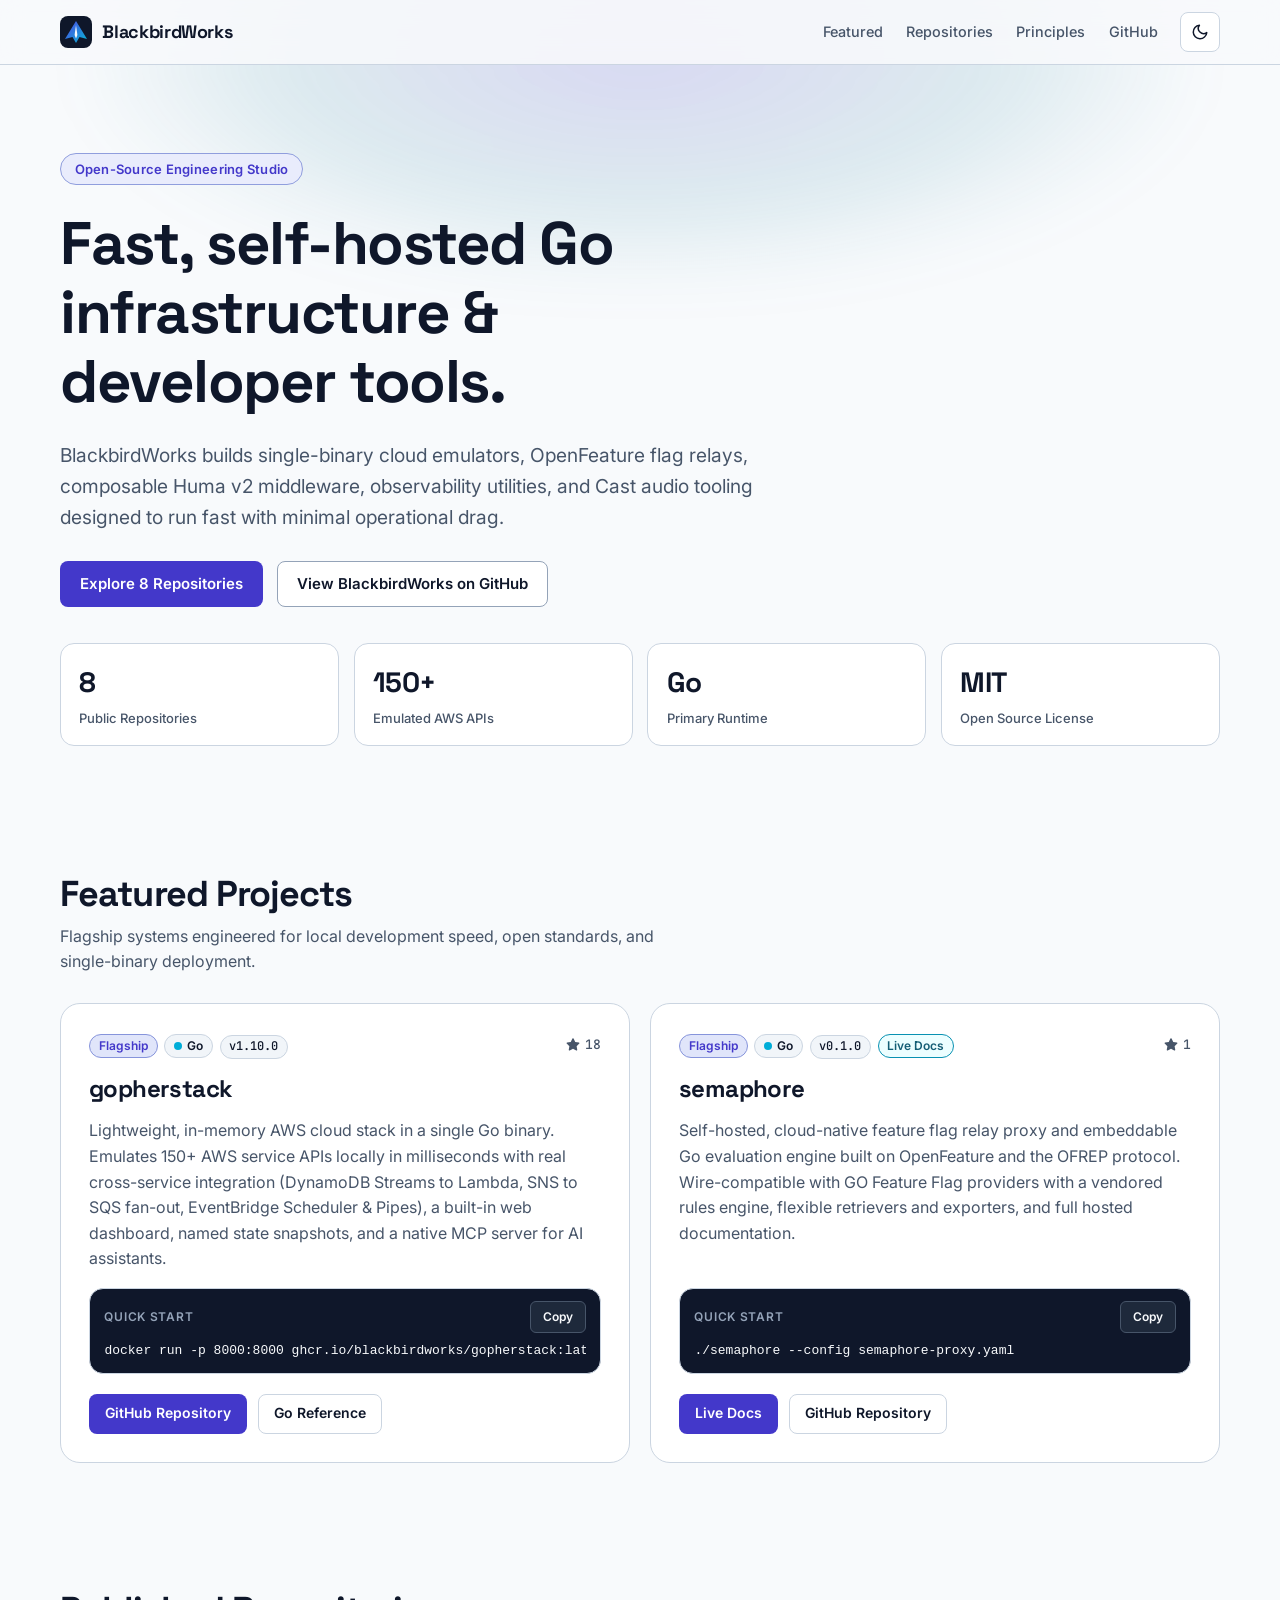
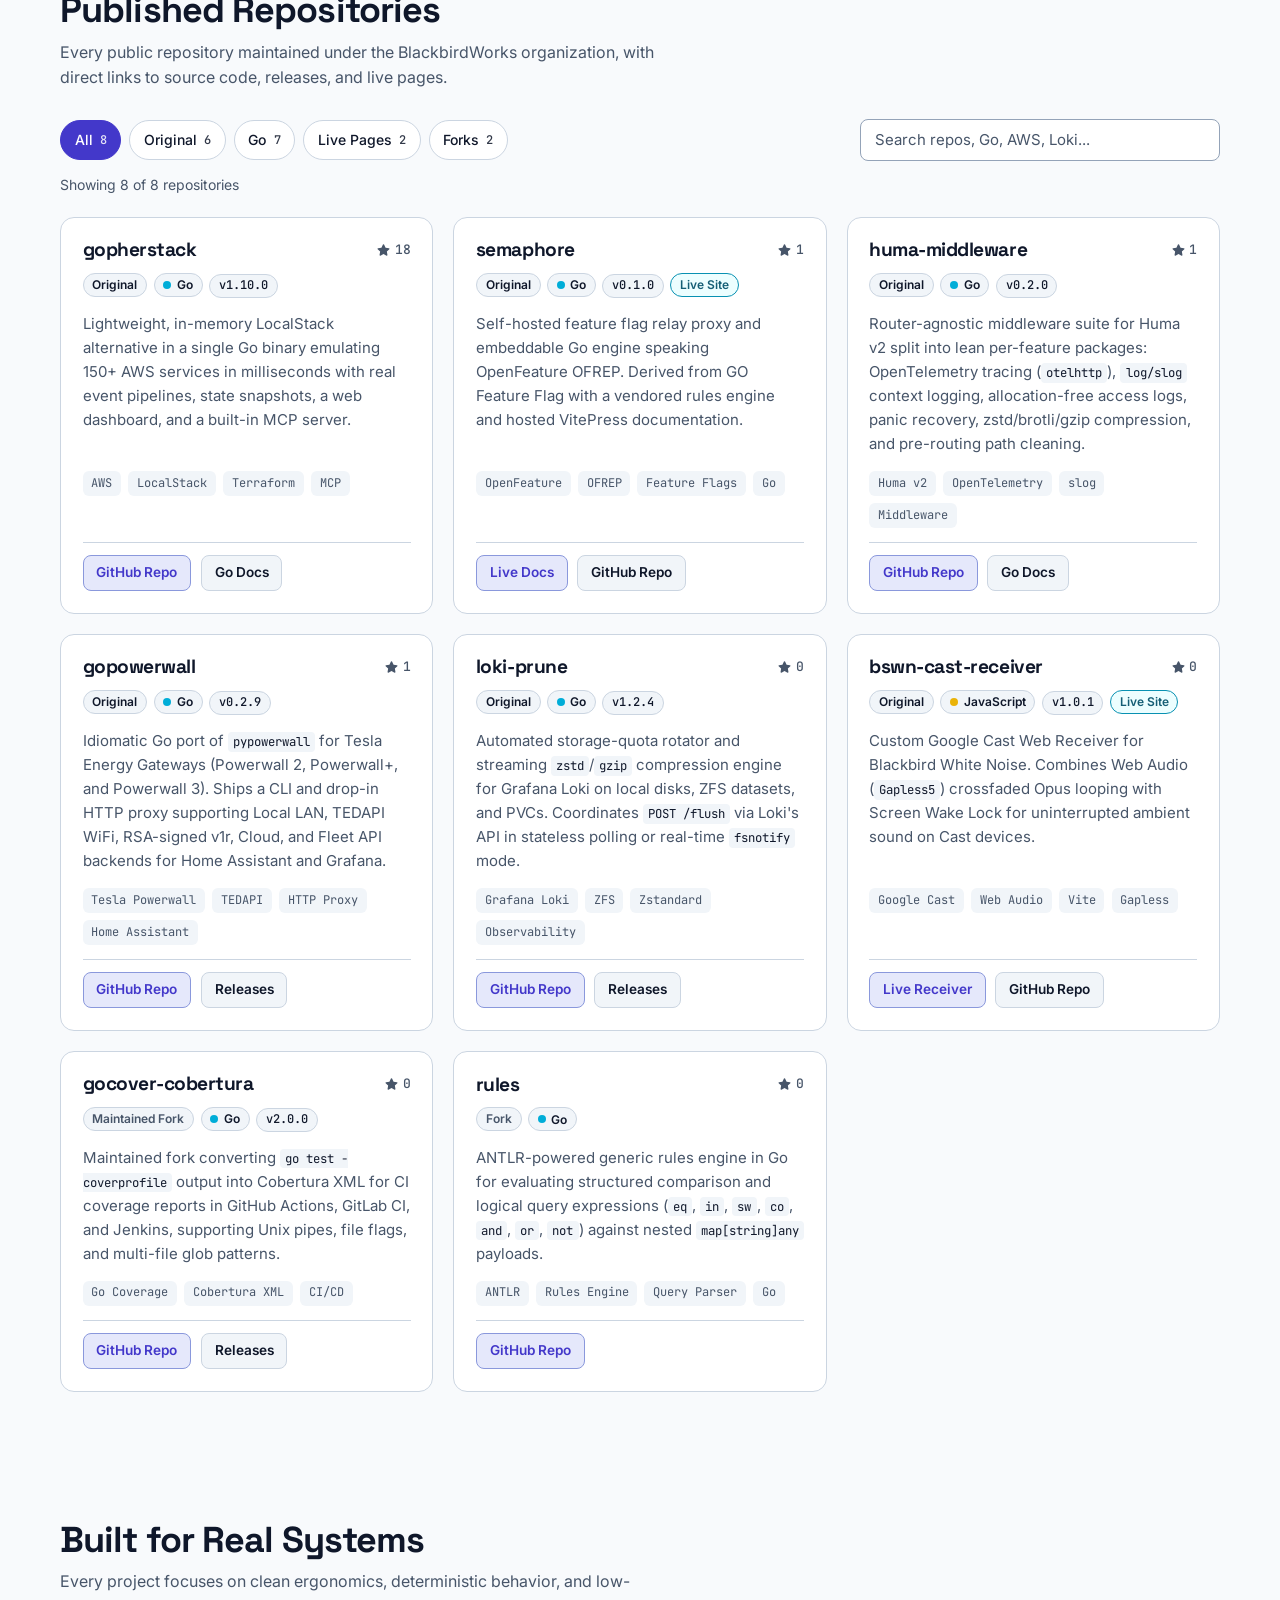
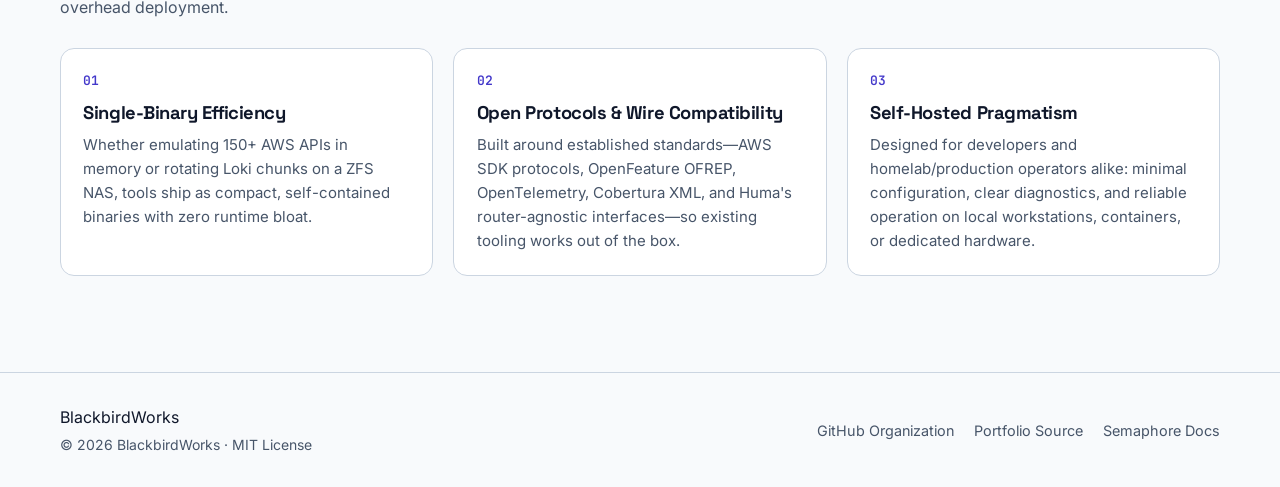
==== site/index.html @ 36f48260 "Add BlackbirdWorks portfolio site and GitHub Pages workflow" ====
<!DOCTYPE html>
<html lang="en">
<head>
  <meta charset="utf-8">
  <meta name="viewport" content="width=device-width, initial-scale=1.0">
  <meta name="color-scheme" content="light dark">
  <script>
    try {
      const s = localStorage.getItem("color-scheme");
      if (s === "light" || s === "dark") {
        document.querySelector('meta[name="color-scheme"]').content = s;
      }
    } catch {}
  </script>
  <title>BlackbirdWorks — Open-Source Go Infrastructure &amp; Developer Tools</title>
  <meta name="description" content="Portfolio of open-source repositories by BlackbirdWorks: single-binary AWS emulation, OpenFeature flag relay, Huma middleware, Powerwall proxy, Loki log pruning, and Cast audio tooling.">
  <meta property="og:title" content="BlackbirdWorks — Open-Source Go Infrastructure &amp; Developer Tools">
  <meta property="og:description" content="Explore 8 open-source repositories from BlackbirdWorks, from Gopherstack and Semaphore to Huma middleware and Loki-prune.">
  <meta property="og:type" content="website">
  <meta property="og:url" content="https://blackbirdworks.dev/">
  <link rel="icon" type="image/svg+xml" href="./favicon.svg">
  <link rel="preconnect" href="https://fonts.googleapis.com">
  <link rel="preconnect" href="https://fonts.gstatic.com" crossorigin>
  <link href="https://fonts.googleapis.com/css2?family=Inter:wght@400;500;600&family=JetBrains+Mono:wght@400;500&family=Space+Grotesk:wght@600;700&display=swap" rel="stylesheet">
  <link rel="stylesheet" href="./styles.css">
  <script type="module" src="./app.js"></script>
</head>
<body>
  <a href="#main-content" class="skip-link visually-hidden">Skip to main content</a>

  <div class="ambient-glow" aria-hidden="true"></div>

  <header class="site-header">
    <div class="container header-inner">
      <a href="#top" class="brand">
        <svg class="brand-mark" role="img" viewBox="0 0 32 32" width="32" height="32">
          <title>BlackbirdWorks</title>
          <defs>
            <linearGradient id="brand-grad" x1="0" y1="0" x2="1" y2="1">
              <stop offset="0%" stop-color="#4f46e5"/>
              <stop offset="100%" stop-color="#06b6d4"/>
            </linearGradient>
          </defs>
          <rect width="32" height="32" rx="8" fill="#0f172a"/>
          <path d="M16 5 L27 23 L19.5 21 L16 27 L12.5 21 L5 23 Z" fill="url(#brand-grad)"/>
          <path d="M16 9 L17.4 19 L16 22.5 L14.6 19 Z" fill="#f8fafc"/>
        </svg>
        <span class="brand-name">BlackbirdWorks</span>
      </a>

      <nav class="site-nav" aria-label="Primary">
        <ul role="list" class="nav-list">
          <li><a href="#featured">Featured</a></li>
          <li><a href="#projects">Repositories</a></li>
          <li><a href="#principles">Principles</a></li>
          <li>
            <a href="https://github.com/BlackbirdWorks" target="_blank" rel="noopener noreferrer">
              GitHub
              <span class="visually-hidden"> organization (opens in new tab)</span>
            </a>
          </li>
        </ul>
      </nav>

      <button type="button" id="theme-toggle" class="theme-toggle">
        <span class="theme-option theme-option--to-dark">
          <svg aria-hidden="true" viewBox="0 0 24 24" width="18" height="18" fill="none" stroke="currentColor" stroke-width="2" stroke-linecap="round" stroke-linejoin="round">
            <path d="M21 12.79A9 9 0 1 1 11.21 3 7 7 0 0 0 21 12.79z"/>
          </svg>
          <span class="visually-hidden">Switch to dark theme</span>
        </span>
        <span class="theme-option theme-option--to-light">
          <svg aria-hidden="true" viewBox="0 0 24 24" width="18" height="18" fill="none" stroke="currentColor" stroke-width="2" stroke-linecap="round" stroke-linejoin="round">
            <circle cx="12" cy="12" r="4"/>
            <path d="M12 2v2M12 20v2M4.93 4.93l1.41 1.41M17.66 17.66l1.41 1.41M2 12h2M20 12h2M6.34 17.66l-1.41 1.41M19.07 4.93l-1.41 1.41"/>
          </svg>
          <span class="visually-hidden">Switch to light theme</span>
        </span>
      </button>
    </div>
  </header>

  <main id="top">
    <section class="hero">
      <div class="container hero-inner">
        <p class="eyebrow">Open-Source Engineering Studio</p>
        <h1 id="main-content" tabindex="-1">Fast, self-hosted Go infrastructure &amp; developer tools.</h1>
        <p class="hero-lead">
          BlackbirdWorks builds single-binary cloud emulators, OpenFeature flag relays, composable Huma v2 middleware,
          observability utilities, and Cast audio tooling designed to run fast with minimal operational drag.
        </p>

        <div class="hero-actions">
          <a href="#projects" class="btn btn-primary">Explore 8 Repositories</a>
          <a href="https://github.com/BlackbirdWorks" target="_blank" rel="noopener noreferrer" class="btn btn-secondary">
            View BlackbirdWorks on GitHub
          </a>
        </div>

        <dl class="hero-stats">
          <div class="stat-card">
            <dt>Public Repositories</dt>
            <dd>8</dd>
          </div>
          <div class="stat-card">
            <dt>Emulated AWS APIs</dt>
            <dd>150+</dd>
          </div>
          <div class="stat-card">
            <dt>Primary Runtime</dt>
            <dd>Go</dd>
          </div>
          <div class="stat-card">
            <dt>Open Source License</dt>
            <dd>MIT</dd>
          </div>
        </dl>
      </div>
    </section>

    <section id="featured" class="section">
      <div class="container">
        <div class="section-header">
          <h2>Featured Projects</h2>
          <p class="section-subtitle">
            Flagship systems engineered for local development speed, open standards, and single-binary deployment.
          </p>
        </div>

        <div class="featured-grid">
          <div class="featured-card-wrap">
            <article class="featured-card reveal-item">
              <div class="card-meta-row">
                <ul role="list" class="badge-list">
                  <li><span class="badge badge-accent">Flagship</span></li>
                  <li><span class="badge badge-lang"><span class="lang-dot lang-dot--go" aria-hidden="true"></span>Go</span></li>
                  <li><span class="badge badge-version">v1.10.0</span></li>
                </ul>
                <span class="star-pill" aria-label="GitHub stars">
                  <svg aria-hidden="true" viewBox="0 0 16 16" width="14" height="14" fill="currentColor">
                    <path d="M8 .25a.75.75 0 0 1 .673.418l1.882 3.815 4.21.612a.75.75 0 0 1 .416 1.279l-3.046 2.97.719 4.192a.751.751 0 0 1-1.088.791L8 12.347l-3.766 1.98a.75.75 0 0 1-1.088-.79l.72-4.194L.818 6.374a.75.75 0 0 1 .416-1.28l4.21-.611L7.327.668A.75.75 0 0 1 8 .25Z"/>
                  </svg>
                  <span data-repo-stars="gopherstack">18</span>
                </span>
              </div>

              <h3>gopherstack</h3>
              <p class="card-blurb">
                Lightweight, in-memory AWS cloud stack in a single Go binary. Emulates 150+ AWS service APIs locally
                in milliseconds with real cross-service integration (DynamoDB Streams to Lambda, SNS to SQS fan-out,
                EventBridge Scheduler &amp; Pipes), a built-in web dashboard, named state snapshots, and a native MCP server
                for AI assistants.
              </p>

              <div class="snippet-box">
                <div class="snippet-header">
                  <span id="gopherstack-cmd-label" class="snippet-label">Quick start</span>
                  <button type="button" class="copy-btn" data-copy="docker run -p 8000:8000 ghcr.io/blackbirdworks/gopherstack:latest">
                    Copy <span class="visually-hidden">Gopherstack command</span>
                  </button>
                </div>
                <pre role="region" aria-labelledby="gopherstack-cmd-label" tabindex="0"><code>docker run -p 8000:8000 ghcr.io/blackbirdworks/gopherstack:latest</code></pre>
              </div>

              <div class="card-actions">
                <a href="https://github.com/BlackbirdWorks/gopherstack" target="_blank" rel="noopener noreferrer" class="btn btn-primary btn-sm">
                  GitHub Repository <span class="visually-hidden">for gopherstack</span>
                </a>
                <a href="https://pkg.go.dev/github.com/blackbirdworks/gopherstack" target="_blank" rel="noopener noreferrer" class="btn btn-ghost btn-sm">
                  Go Reference <span class="visually-hidden">for gopherstack</span>
                </a>
              </div>
            </article>
          </div>

          <div class="featured-card-wrap">
            <article class="featured-card reveal-item">
              <div class="card-meta-row">
                <ul role="list" class="badge-list">
                  <li><span class="badge badge-accent">Flagship</span></li>
                  <li><span class="badge badge-lang"><span class="lang-dot lang-dot--go" aria-hidden="true"></span>Go</span></li>
                  <li><span class="badge badge-version">v0.1.0</span></li>
                  <li><span class="badge badge-live">Live Docs</span></li>
                </ul>
                <span class="star-pill" aria-label="GitHub stars">
                  <svg aria-hidden="true" viewBox="0 0 16 16" width="14" height="14" fill="currentColor">
                    <path d="M8 .25a.75.75 0 0 1 .673.418l1.882 3.815 4.21.612a.75.75 0 0 1 .416 1.279l-3.046 2.97.719 4.192a.751.751 0 0 1-1.088.791L8 12.347l-3.766 1.98a.75.75 0 0 1-1.088-.79l.72-4.194L.818 6.374a.75.75 0 0 1 .416-1.28l4.21-.611L7.327.668A.75.75 0 0 1 8 .25Z"/>
                  </svg>
                  <span data-repo-stars="semaphore">1</span>
                </span>
              </div>

              <h3>semaphore</h3>
              <p class="card-blurb">
                Self-hosted, cloud-native feature flag relay proxy and embeddable Go evaluation engine built on
                OpenFeature and the OFREP protocol. Wire-compatible with GO Feature Flag providers with a vendored
                rules engine, flexible retrievers and exporters, and full hosted documentation.
              </p>

              <div class="snippet-box">
                <div class="snippet-header">
                  <span id="semaphore-cmd-label" class="snippet-label">Quick start</span>
                  <button type="button" class="copy-btn" data-copy="./semaphore --config semaphore-proxy.yaml">
                    Copy <span class="visually-hidden">Semaphore command</span>
                  </button>
                </div>
                <pre role="region" aria-labelledby="semaphore-cmd-label" tabindex="0"><code>./semaphore --config semaphore-proxy.yaml</code></pre>
              </div>

              <div class="card-actions">
                <a href="https://semaphore.blackbirdworks.dev/" target="_blank" rel="noopener noreferrer" class="btn btn-primary btn-sm">
                  Live Docs <span class="visually-hidden">for semaphore</span>
                </a>
                <a href="https://github.com/BlackbirdWorks/semaphore" target="_blank" rel="noopener noreferrer" class="btn btn-ghost btn-sm">
                  GitHub Repository <span class="visually-hidden">for semaphore</span>
                </a>
              </div>
            </article>
          </div>
        </div>
      </div>
    </section>

    <section id="projects" class="section">
      <div class="container">
        <div class="section-header">
          <h2>Published Repositories</h2>
          <p class="section-subtitle">
            Every public repository maintained under the BlackbirdWorks organization, with direct links to source code,
            releases, and live pages.
          </p>
        </div>

        <search class="repo-controls">
          <div class="filter-group" role="group" aria-label="Filter repositories by category">
            <button type="button" class="filter-btn" data-filter="all" aria-pressed="true">
              All <span class="filter-count">8</span>
            </button>
            <button type="button" class="filter-btn" data-filter="original" aria-pressed="false">
              Original <span class="filter-count">6</span>
            </button>
            <button type="button" class="filter-btn" data-filter="go" aria-pressed="false">
              Go <span class="filter-count">7</span>
            </button>
            <button type="button" class="filter-btn" data-filter="pages" aria-pressed="false">
              Live Pages <span class="filter-count">2</span>
            </button>
            <button type="button" class="filter-btn" data-filter="fork" aria-pressed="false">
              Forks <span class="filter-count">2</span>
            </button>
          </div>

          <div class="search-field">
            <label for="repo-search" class="visually-hidden">Filter repositories by name, language, or topic</label>
            <input type="search" id="repo-search" placeholder="Search repos, Go, AWS, Loki..." autocomplete="off">
          </div>
        </search>

        <p id="repo-status" class="repo-status" aria-live="polite">Showing 8 of 8 repositories</p>

        <div class="repo-grid" id="repo-grid">
          <article
            class="repo-card reveal-item"
            data-repo="gopherstack"
            data-origin="original"
            data-lang="go"
            data-has-pages="false"
            data-search="gopherstack aws localstack terraform mcp emulator go cloud lambda s3 dynamodb"
          >
            <header class="repo-card-header">
              <div class="repo-title-row">
                <h3>gopherstack</h3>
                <span class="star-pill" aria-label="GitHub stars">
                  <svg aria-hidden="true" viewBox="0 0 16 16" width="13" height="13" fill="currentColor">
                    <path d="M8 .25a.75.75 0 0 1 .673.418l1.882 3.815 4.21.612a.75.75 0 0 1 .416 1.279l-3.046 2.97.719 4.192a.751.751 0 0 1-1.088.791L8 12.347l-3.766 1.98a.75.75 0 0 1-1.088-.79l.72-4.194L.818 6.374a.75.75 0 0 1 .416-1.28l4.21-.611L7.327.668A.75.75 0 0 1 8 .25Z"/>
                  </svg>
                  <span data-repo-stars="gopherstack">18</span>
                </span>
              </div>
              <ul role="list" class="badge-list">
                <li><span class="badge badge-origin">Original</span></li>
                <li><span class="badge badge-lang"><span class="lang-dot lang-dot--go" aria-hidden="true"></span>Go</span></li>
                <li><span class="badge badge-version">v1.10.0</span></li>
              </ul>
            </header>

            <p class="repo-blurb">
              Lightweight, in-memory LocalStack alternative in a single Go binary emulating 150+ AWS services in
              milliseconds with real event pipelines, state snapshots, a web dashboard, and a built-in MCP server.
            </p>

            <ul role="list" class="topic-list">
              <li>AWS</li>
              <li>LocalStack</li>
              <li>Terraform</li>
              <li>MCP</li>
            </ul>

            <footer class="repo-links">
              <a href="https://github.com/BlackbirdWorks/gopherstack" target="_blank" rel="noopener noreferrer" class="repo-link repo-link--primary">
                GitHub Repo <span class="visually-hidden">for gopherstack</span>
              </a>
              <a href="https://pkg.go.dev/github.com/blackbirdworks/gopherstack" target="_blank" rel="noopener noreferrer" class="repo-link">
                Go Docs <span class="visually-hidden">for gopherstack</span>
              </a>
            </footer>
          </article>

          <article
            class="repo-card reveal-item"
            data-repo="semaphore"
            data-origin="original"
            data-lang="go"
            data-has-pages="true"
            data-search="semaphore openfeature ofrep feature flags go relay proxy vitepress docs"
          >
            <header class="repo-card-header">
              <div class="repo-title-row">
                <h3>semaphore</h3>
                <span class="star-pill" aria-label="GitHub stars">
                  <svg aria-hidden="true" viewBox="0 0 16 16" width="13" height="13" fill="currentColor">
                    <path d="M8 .25a.75.75 0 0 1 .673.418l1.882 3.815 4.21.612a.75.75 0 0 1 .416 1.279l-3.046 2.97.719 4.192a.751.751 0 0 1-1.088.791L8 12.347l-3.766 1.98a.75.75 0 0 1-1.088-.79l.72-4.194L.818 6.374a.75.75 0 0 1 .416-1.28l4.21-.611L7.327.668A.75.75 0 0 1 8 .25Z"/>
                  </svg>
                  <span data-repo-stars="semaphore">1</span>
                </span>
              </div>
              <ul role="list" class="badge-list">
                <li><span class="badge badge-origin">Original</span></li>
                <li><span class="badge badge-lang"><span class="lang-dot lang-dot--go" aria-hidden="true"></span>Go</span></li>
                <li><span class="badge badge-version">v0.1.0</span></li>
                <li><span class="badge badge-live">Live Site</span></li>
              </ul>
            </header>

            <p class="repo-blurb">
              Self-hosted feature flag relay proxy and embeddable Go engine speaking OpenFeature OFREP. Derived from
              GO Feature Flag with a vendored rules engine and hosted VitePress documentation.
            </p>

            <ul role="list" class="topic-list">
              <li>OpenFeature</li>
              <li>OFREP</li>
              <li>Feature Flags</li>
              <li>Go</li>
            </ul>

            <footer class="repo-links">
              <a href="https://semaphore.blackbirdworks.dev/" target="_blank" rel="noopener noreferrer" class="repo-link repo-link--primary">
                Live Docs <span class="visually-hidden">for semaphore</span>
              </a>
              <a href="https://github.com/BlackbirdWorks/semaphore" target="_blank" rel="noopener noreferrer" class="repo-link">
                GitHub Repo <span class="visually-hidden">for semaphore</span>
              </a>
            </footer>
          </article>

          <article
            class="repo-card reveal-item"
            data-repo="huma-middleware"
            data-origin="original"
            data-lang="go"
            data-has-pages="false"
            data-search="huma-middleware huma v2 opentelemetry otelhttp slog middleware tracing logging compression recovery cleanpath go"
          >
            <header class="repo-card-header">
              <div class="repo-title-row">
                <h3>huma-middleware</h3>
                <span class="star-pill" aria-label="GitHub stars">
                  <svg aria-hidden="true" viewBox="0 0 16 16" width="13" height="13" fill="currentColor">
                    <path d="M8 .25a.75.75 0 0 1 .673.418l1.882 3.815 4.21.612a.75.75 0 0 1 .416 1.279l-3.046 2.97.719 4.192a.751.751 0 0 1-1.088.791L8 12.347l-3.766 1.98a.75.75 0 0 1-1.088-.79l.72-4.194L.818 6.374a.75.75 0 0 1 .416-1.28l4.21-.611L7.327.668A.75.75 0 0 1 8 .25Z"/>
                  </svg>
                  <span data-repo-stars="huma-middleware">1</span>
                </span>
              </div>
              <ul role="list" class="badge-list">
                <li><span class="badge badge-origin">Original</span></li>
                <li><span class="badge badge-lang"><span class="lang-dot lang-dot--go" aria-hidden="true"></span>Go</span></li>
                <li><span class="badge badge-version">v0.2.0</span></li>
              </ul>
            </header>

            <p class="repo-blurb">
              Router-agnostic middleware suite for Huma v2 split into lean per-feature packages: OpenTelemetry tracing
              (<code>otelhttp</code>), <code>log/slog</code> context logging, allocation-free access logs, panic recovery,
              zstd/brotli/gzip compression, and pre-routing path cleaning.
            </p>

            <ul role="list" class="topic-list">
              <li>Huma v2</li>
              <li>OpenTelemetry</li>
              <li>slog</li>
              <li>Middleware</li>
            </ul>

            <footer class="repo-links">
              <a href="https://github.com/BlackbirdWorks/huma-middleware" target="_blank" rel="noopener noreferrer" class="repo-link repo-link--primary">
                GitHub Repo <span class="visually-hidden">for huma-middleware</span>
              </a>
              <a href="https://pkg.go.dev/github.com/blackbirdworks/huma-middleware" target="_blank" rel="noopener noreferrer" class="repo-link">
                Go Docs <span class="visually-hidden">for huma-middleware</span>
              </a>
            </footer>
          </article>

          <article
            class="repo-card reveal-item"
            data-repo="gopowerwall"
            data-origin="original"
            data-lang="go"
            data-has-pages="false"
            data-search="gopowerwall tesla powerwall pypowerwall tedapi v1r http proxy home assistant grafana go energy"
          >
            <header class="repo-card-header">
              <div class="repo-title-row">
                <h3>gopowerwall</h3>
                <span class="star-pill" aria-label="GitHub stars">
                  <svg aria-hidden="true" viewBox="0 0 16 16" width="13" height="13" fill="currentColor">
                    <path d="M8 .25a.75.75 0 0 1 .673.418l1.882 3.815 4.21.612a.75.75 0 0 1 .416 1.279l-3.046 2.97.719 4.192a.751.751 0 0 1-1.088.791L8 12.347l-3.766 1.98a.75.75 0 0 1-1.088-.79l.72-4.194L.818 6.374a.75.75 0 0 1 .416-1.28l4.21-.611L7.327.668A.75.75 0 0 1 8 .25Z"/>
                  </svg>
                  <span data-repo-stars="gopowerwall">1</span>
                </span>
              </div>
              <ul role="list" class="badge-list">
                <li><span class="badge badge-origin">Original</span></li>
                <li><span class="badge badge-lang"><span class="lang-dot lang-dot--go" aria-hidden="true"></span>Go</span></li>
                <li><span class="badge badge-version">v0.2.9</span></li>
              </ul>
            </header>

            <p class="repo-blurb">
              Idiomatic Go port of <code>pypowerwall</code> for Tesla Energy Gateways (Powerwall 2, Powerwall+, and
              Powerwall 3). Ships a CLI and drop-in HTTP proxy supporting Local LAN, TEDAPI WiFi, RSA-signed v1r, Cloud,
              and Fleet API backends for Home Assistant and Grafana.
            </p>

            <ul role="list" class="topic-list">
              <li>Tesla Powerwall</li>
              <li>TEDAPI</li>
              <li>HTTP Proxy</li>
              <li>Home Assistant</li>
            </ul>

            <footer class="repo-links">
              <a href="https://github.com/BlackbirdWorks/gopowerwall" target="_blank" rel="noopener noreferrer" class="repo-link repo-link--primary">
                GitHub Repo <span class="visually-hidden">for gopowerwall</span>
              </a>
              <a href="https://github.com/BlackbirdWorks/gopowerwall/releases" target="_blank" rel="noopener noreferrer" class="repo-link">
                Releases <span class="visually-hidden">for gopowerwall</span>
              </a>
            </footer>
          </article>

          <article
            class="repo-card reveal-item"
            data-repo="loki-prune"
            data-origin="original"
            data-lang="go"
            data-has-pages="false"
            data-search="loki-prune grafana loki zfs zstandard zstd gzip observability log rotation prune go"
          >
            <header class="repo-card-header">
              <div class="repo-title-row">
                <h3>loki-prune</h3>
                <span class="star-pill" aria-label="GitHub stars">
                  <svg aria-hidden="true" viewBox="0 0 16 16" width="13" height="13" fill="currentColor">
                    <path d="M8 .25a.75.75 0 0 1 .673.418l1.882 3.815 4.21.612a.75.75 0 0 1 .416 1.279l-3.046 2.97.719 4.192a.751.751 0 0 1-1.088.791L8 12.347l-3.766 1.98a.75.75 0 0 1-1.088-.79l.72-4.194L.818 6.374a.75.75 0 0 1 .416-1.28l4.21-.611L7.327.668A.75.75 0 0 1 8 .25Z"/>
                  </svg>
                  <span data-repo-stars="loki-prune">0</span>
                </span>
              </div>
              <ul role="list" class="badge-list">
                <li><span class="badge badge-origin">Original</span></li>
                <li><span class="badge badge-lang"><span class="lang-dot lang-dot--go" aria-hidden="true"></span>Go</span></li>
                <li><span class="badge badge-version">v1.2.4</span></li>
              </ul>
            </header>

            <p class="repo-blurb">
              Automated storage-quota rotator and streaming <code>zstd</code>/<code>gzip</code> compression engine for
              Grafana Loki on local disks, ZFS datasets, and PVCs. Coordinates <code>POST /flush</code> via Loki's API
              in stateless polling or real-time <code>fsnotify</code> mode.
            </p>

            <ul role="list" class="topic-list">
              <li>Grafana Loki</li>
              <li>ZFS</li>
              <li>Zstandard</li>
              <li>Observability</li>
            </ul>

            <footer class="repo-links">
              <a href="https://github.com/BlackbirdWorks/loki-prune" target="_blank" rel="noopener noreferrer" class="repo-link repo-link--primary">
                GitHub Repo <span class="visually-hidden">for loki-prune</span>
              </a>
              <a href="https://github.com/BlackbirdWorks/loki-prune/releases" target="_blank" rel="noopener noreferrer" class="repo-link">
                Releases <span class="visually-hidden">for loki-prune</span>
              </a>
            </footer>
          </article>

          <article
            class="repo-card reveal-item"
            data-repo="bswn-cast-receiver"
            data-origin="original"
            data-lang="javascript"
            data-has-pages="true"
            data-search="bswn-cast-receiver google cast web audio vite gapless white noise javascript receiver"
          >
            <header class="repo-card-header">
              <div class="repo-title-row">
                <h3>bswn-cast-receiver</h3>
                <span class="star-pill" aria-label="GitHub stars">
                  <svg aria-hidden="true" viewBox="0 0 16 16" width="13" height="13" fill="currentColor">
                    <path d="M8 .25a.75.75 0 0 1 .673.418l1.882 3.815 4.21.612a.75.75 0 0 1 .416 1.279l-3.046 2.97.719 4.192a.751.751 0 0 1-1.088.791L8 12.347l-3.766 1.98a.75.75 0 0 1-1.088-.79l.72-4.194L.818 6.374a.75.75 0 0 1 .416-1.28l4.21-.611L7.327.668A.75.75 0 0 1 8 .25Z"/>
                  </svg>
                  <span data-repo-stars="bswn-cast-receiver">0</span>
                </span>
              </div>
              <ul role="list" class="badge-list">
                <li><span class="badge badge-origin">Original</span></li>
                <li><span class="badge badge-lang"><span class="lang-dot lang-dot--js" aria-hidden="true"></span>JavaScript</span></li>
                <li><span class="badge badge-version">v1.0.1</span></li>
                <li><span class="badge badge-live">Live Site</span></li>
              </ul>
            </header>

            <p class="repo-blurb">
              Custom Google Cast Web Receiver for Blackbird White Noise. Combines Web Audio (<code>Gapless5</code>)
              crossfaded Opus looping with Screen Wake Lock for uninterrupted ambient sound on Cast devices.
            </p>

            <ul role="list" class="topic-list">
              <li>Google Cast</li>
              <li>Web Audio</li>
              <li>Vite</li>
              <li>Gapless</li>
            </ul>

            <footer class="repo-links">
              <a href="https://blackbirdworks.github.io/bswn-cast-receiver/" target="_blank" rel="noopener noreferrer" class="repo-link repo-link--primary">
                Live Receiver <span class="visually-hidden">for bswn-cast-receiver</span>
              </a>
              <a href="https://github.com/BlackbirdWorks/bswn-cast-receiver" target="_blank" rel="noopener noreferrer" class="repo-link">
                GitHub Repo <span class="visually-hidden">for bswn-cast-receiver</span>
              </a>
            </footer>
          </article>

          <article
            class="repo-card reveal-item"
            data-repo="gocover-cobertura"
            data-origin="fork"
            data-lang="go"
            data-has-pages="false"
            data-search="gocover-cobertura go coverage cobertura xml ci cd fork github actions gitlab jenkins"
          >
            <header class="repo-card-header">
              <div class="repo-title-row">
                <h3>gocover-cobertura</h3>
                <span class="star-pill" aria-label="GitHub stars">
                  <svg aria-hidden="true" viewBox="0 0 16 16" width="13" height="13" fill="currentColor">
                    <path d="M8 .25a.75.75 0 0 1 .673.418l1.882 3.815 4.21.612a.75.75 0 0 1 .416 1.279l-3.046 2.97.719 4.192a.751.751 0 0 1-1.088.791L8 12.347l-3.766 1.98a.75.75 0 0 1-1.088-.79l.72-4.194L.818 6.374a.75.75 0 0 1 .416-1.28l4.21-.611L7.327.668A.75.75 0 0 1 8 .25Z"/>
                  </svg>
                  <span data-repo-stars="gocover-cobertura">0</span>
                </span>
              </div>
              <ul role="list" class="badge-list">
                <li><span class="badge badge-fork">Maintained Fork</span></li>
                <li><span class="badge badge-lang"><span class="lang-dot lang-dot--go" aria-hidden="true"></span>Go</span></li>
                <li><span class="badge badge-version">v2.0.0</span></li>
              </ul>
            </header>

            <p class="repo-blurb">
              Maintained fork converting <code>go test -coverprofile</code> output into Cobertura XML for CI coverage
              reports in GitHub Actions, GitLab CI, and Jenkins, supporting Unix pipes, file flags, and multi-file glob
              patterns.
            </p>

            <ul role="list" class="topic-list">
              <li>Go Coverage</li>
              <li>Cobertura XML</li>
              <li>CI/CD</li>
            </ul>

            <footer class="repo-links">
              <a href="https://github.com/BlackbirdWorks/gocover-cobertura" target="_blank" rel="noopener noreferrer" class="repo-link repo-link--primary">
                GitHub Repo <span class="visually-hidden">for gocover-cobertura</span>
              </a>
              <a href="https://github.com/BlackbirdWorks/gocover-cobertura/releases" target="_blank" rel="noopener noreferrer" class="repo-link">
                Releases <span class="visually-hidden">for gocover-cobertura</span>
              </a>
            </footer>
          </article>

          <article
            class="repo-card reveal-item"
            data-repo="rules"
            data-origin="fork"
            data-lang="go"
            data-has-pages="false"
            data-search="rules antlr rules engine query parser go fork golang evaluate"
          >
            <header class="repo-card-header">
              <div class="repo-title-row">
                <h3>rules</h3>
                <span class="star-pill" aria-label="GitHub stars">
                  <svg aria-hidden="true" viewBox="0 0 16 16" width="13" height="13" fill="currentColor">
                    <path d="M8 .25a.75.75 0 0 1 .673.418l1.882 3.815 4.21.612a.75.75 0 0 1 .416 1.279l-3.046 2.97.719 4.192a.751.751 0 0 1-1.088.791L8 12.347l-3.766 1.98a.75.75 0 0 1-1.088-.79l.72-4.194L.818 6.374a.75.75 0 0 1 .416-1.28l4.21-.611L7.327.668A.75.75 0 0 1 8 .25Z"/>
                  </svg>
                  <span data-repo-stars="rules">0</span>
                </span>
              </div>
              <ul role="list" class="badge-list">
                <li><span class="badge badge-fork">Fork</span></li>
                <li><span class="badge badge-lang"><span class="lang-dot lang-dot--go" aria-hidden="true"></span>Go</span></li>
              </ul>
            </header>

            <p class="repo-blurb">
              ANTLR-powered generic rules engine in Go for evaluating structured comparison and logical query
              expressions (<code>eq</code>, <code>in</code>, <code>sw</code>, <code>co</code>, <code>and</code>,
              <code>or</code>, <code>not</code>) against nested <code>map[string]any</code> payloads.
            </p>

            <ul role="list" class="topic-list">
              <li>ANTLR</li>
              <li>Rules Engine</li>
              <li>Query Parser</li>
              <li>Go</li>
            </ul>

            <footer class="repo-links">
              <a href="https://github.com/BlackbirdWorks/rules" target="_blank" rel="noopener noreferrer" class="repo-link repo-link--primary">
                GitHub Repo <span class="visually-hidden">for rules</span>
              </a>
            </footer>
          </article>
        </div>

        <div id="repo-empty" class="empty-state" hidden>
          <p>No published repositories match that filter and search combination.</p>
          <button type="button" id="reset-filters" class="btn btn-secondary btn-sm">Reset filters</button>
        </div>
      </div>
    </section>

    <section id="principles" class="section">
      <div class="container">
        <div class="section-header">
          <h2>Built for Real Systems</h2>
          <p class="section-subtitle">
            Every project focuses on clean ergonomics, deterministic behavior, and low-overhead deployment.
          </p>
        </div>

        <div class="principles-grid">
          <article class="principle-card reveal-item">
            <p class="principle-index">01</p>
            <h3>Single-Binary Efficiency</h3>
            <p>
              Whether emulating 150+ AWS APIs in memory or rotating Loki chunks on a ZFS NAS, tools ship as compact,
              self-contained binaries with zero runtime bloat.
            </p>
          </article>

          <article class="principle-card reveal-item">
            <p class="principle-index">02</p>
            <h3>Open Protocols &amp; Wire Compatibility</h3>
            <p>
              Built around established standards—AWS SDK protocols, OpenFeature OFREP, OpenTelemetry, Cobertura XML,
              and Huma's router-agnostic interfaces—so existing tooling works out of the box.
            </p>
          </article>

          <article class="principle-card reveal-item">
            <p class="principle-index">03</p>
            <h3>Self-Hosted Pragmatism</h3>
            <p>
              Designed for developers and homelab/production operators alike: minimal configuration, clear diagnostics,
              and reliable operation on local workstations, containers, or dedicated hardware.
            </p>
          </article>
        </div>
      </div>
    </section>
  </main>

  <footer class="site-footer">
    <div class="container footer-inner">
      <div class="footer-brand">
        <span class="brand-name">BlackbirdWorks</span>
        <p class="footer-meta">&copy; 2026 BlackbirdWorks &middot; MIT License</p>
      </div>

      <nav aria-label="Footer">
        <ul role="list" class="footer-links">
          <li>
            <a href="https://github.com/BlackbirdWorks" target="_blank" rel="noopener noreferrer">
              GitHub Organization
            </a>
          </li>
          <li>
            <a href="https://github.com/BlackbirdWorks/portfolio" target="_blank" rel="noopener noreferrer">
              Portfolio Source
            </a>
          </li>
          <li>
            <a href="https://semaphore.blackbirdworks.dev/" target="_blank" rel="noopener noreferrer">
              Semaphore Docs
            </a>
          </li>
        </ul>
      </nav>
    </div>
  </footer>

  <div id="copy-status" class="visually-hidden" aria-live="polite"></div>
</body>
</html>
---- site/styles.css ----
:root {
  /* Raw light & dark color tokens */
  --bg-light: #f8fafc;
  --bg-elevated-light: #ffffff;
  --bg-subtle-light: #f1f5f9;
  --bg-code-light: #0f172a;
  --text-light: #0f172a;
  --text-muted-light: #475569;
  --text-code-light: #f8fafc;
  --border-light: #cbd5e1;
  --border-strong-light: #94a3b8;
  --brand-light: #4338ca;
  --brand-hover-light: #3730a3;
  --brand-text-light: #ffffff;
  --accent-cyan-light: #0e7490;
  --live-bg-light: #ecfeff;
  --live-border-light: #0891b2;
  --live-text-light: #155e75;
  --focus-ring-light: #4338ca;
  --scrollbar-track-light: #e2e8f0;
  --scrollbar-thumb-light: #64748b;

  --bg-dark: #090d16;
  --bg-elevated-dark: #111827;
  --bg-subtle-dark: #1e293b;
  --bg-code-dark: #030712;
  --text-dark: #f1f5f9;
  --text-muted-dark: #94a3b8;
  --text-code-dark: #e2e8f0;
  --border-dark: #334155;
  --border-strong-dark: #475569;
  --brand-dark: #818cf8;
  --brand-hover-dark: #a5b4fc;
  --brand-text-dark: #090d16;
  --accent-cyan-dark: #22d3ee;
  --live-bg-dark: #083344;
  --live-border-dark: #22d3ee;
  --live-text-dark: #a5f3fc;
  --focus-ring-dark: #22d3ee;
  --scrollbar-track-dark: #0f172a;
  --scrollbar-thumb-dark: #64748b;

  /* Fallback resolved tokens (for browsers without light-dark()) */
  --bg: var(--bg-light);
  --bg-elevated: var(--bg-elevated-light);
  --bg-subtle: var(--bg-subtle-light);
  --bg-code: var(--bg-code-light);
  --text: var(--text-light);
  --text-muted: var(--text-muted-light);
  --text-code: var(--text-code-light);
  --border: var(--border-light);
  --border-strong: var(--border-strong-light);
  --brand: var(--brand-light);
  --brand-hover: var(--brand-hover-light);
  --brand-text: var(--brand-text-light);
  --accent-cyan: var(--accent-cyan-light);
  --live-bg: var(--live-bg-light);
  --live-border: var(--live-border-light);
  --live-text: var(--live-text-light);
  --focus-ring: var(--focus-ring-light);
  --scrollbar-track: var(--scrollbar-track-light);
  --scrollbar-thumb: var(--scrollbar-thumb-light);

  --resolved-scheme: light;
  color-scheme: light dark;

  @media (prefers-color-scheme: dark) {
    --resolved-scheme: dark;
    --bg: var(--bg-dark);
    --bg-elevated: var(--bg-elevated-dark);
    --bg-subtle: var(--bg-subtle-dark);
    --bg-code: var(--bg-code-dark);
    --text: var(--text-dark);
    --text-muted: var(--text-muted-dark);
    --text-code: var(--text-code-dark);
    --border: var(--border-dark);
    --border-strong: var(--border-strong-dark);
    --brand: var(--brand-dark);
    --brand-hover: var(--brand-hover-dark);
    --brand-text: var(--brand-text-dark);
    --accent-cyan: var(--accent-cyan-dark);
    --live-bg: var(--live-bg-dark);
    --live-border: var(--live-border-dark);
    --live-text: var(--live-text-dark);
    --focus-ring: var(--focus-ring-dark);
    --scrollbar-track: var(--scrollbar-track-dark);
    --scrollbar-thumb: var(--scrollbar-thumb-dark);
  }

  &:has(> head > meta[name="color-scheme"][content="dark"]) {
    color-scheme: dark;
    --resolved-scheme: dark;
    --bg: var(--bg-dark);
    --bg-elevated: var(--bg-elevated-dark);
    --bg-subtle: var(--bg-subtle-dark);
    --bg-code: var(--bg-code-dark);
    --text: var(--text-dark);
    --text-muted: var(--text-muted-dark);
    --text-code: var(--text-code-dark);
    --border: var(--border-dark);
    --border-strong: var(--border-strong-dark);
    --brand: var(--brand-dark);
    --brand-hover: var(--brand-hover-dark);
    --brand-text: var(--brand-text-dark);
    --accent-cyan: var(--accent-cyan-dark);
    --live-bg: var(--live-bg-dark);
    --live-border: var(--live-border-dark);
    --live-text: var(--live-text-dark);
    --focus-ring: var(--focus-ring-dark);
    --scrollbar-track: var(--scrollbar-track-dark);
    --scrollbar-thumb: var(--scrollbar-thumb-dark);
  }

  &:has(> head > meta[name="color-scheme"][content="light"]) {
    color-scheme: light;
    --resolved-scheme: light;
    --bg: var(--bg-light);
    --bg-elevated: var(--bg-elevated-light);
    --bg-subtle: var(--bg-subtle-light);
    --bg-code: var(--bg-code-light);
    --text: var(--text-light);
    --text-muted: var(--text-muted-light);
    --text-code: var(--text-code-light);
    --border: var(--border-light);
    --border-strong: var(--border-strong-light);
    --brand: var(--brand-light);
    --brand-hover: var(--brand-hover-light);
    --brand-text: var(--brand-text-light);
    --accent-cyan: var(--accent-cyan-light);
    --live-bg: var(--live-bg-light);
    --live-border: var(--live-border-light);
    --live-text: var(--live-text-light);
    --focus-ring: var(--focus-ring-light);
    --scrollbar-track: var(--scrollbar-track-light);
    --scrollbar-thumb: var(--scrollbar-thumb-light);
  }

  @supports (color: light-dark(white, black)) {
    --bg: light-dark(var(--bg-light), var(--bg-dark));
    --bg-elevated: light-dark(var(--bg-elevated-light), var(--bg-elevated-dark));
    --bg-subtle: light-dark(var(--bg-subtle-light), var(--bg-subtle-dark));
    --bg-code: light-dark(var(--bg-code-light), var(--bg-code-dark));
    --text: light-dark(var(--text-light), var(--text-dark));
    --text-muted: light-dark(var(--text-muted-light), var(--text-muted-dark));
    --text-code: light-dark(var(--text-code-light), var(--text-code-dark));
    --border: light-dark(var(--border-light), var(--border-dark));
    --border-strong: light-dark(var(--border-strong-light), var(--border-strong-dark));
    --brand: light-dark(var(--brand-light), var(--brand-dark));
    --brand-hover: light-dark(var(--brand-hover-light), var(--brand-hover-dark));
    --brand-text: light-dark(var(--brand-text-light), var(--brand-text-dark));
    --accent-cyan: light-dark(var(--accent-cyan-light), var(--accent-cyan-dark));
    --live-bg: light-dark(var(--live-bg-light), var(--live-bg-dark));
    --live-border: light-dark(var(--live-border-light), var(--live-border-dark));
    --live-text: light-dark(var(--live-text-light), var(--live-text-dark));
    --focus-ring: light-dark(var(--focus-ring-light), var(--focus-ring-dark));
    --scrollbar-track: light-dark(var(--scrollbar-track-light), var(--scrollbar-track-dark));
    --scrollbar-thumb: light-dark(var(--scrollbar-thumb-light), var(--scrollbar-thumb-dark));
  }

  --font-display: "Space Grotesk", system-ui, -apple-system, sans-serif;
  --font-sans: "Inter", system-ui, -apple-system, BlinkMacSystemFont, "Segoe UI", sans-serif;
  --font-mono: "JetBrains Mono", ui-monospace, SFMono-Regular, Menlo, Monaco, Consolas, monospace;

  --radius-sm: 8px;
  --radius-md: 14px;
  --radius-lg: 20px;

  accent-color: var(--brand);
  scrollbar-color: var(--scrollbar-thumb) var(--scrollbar-track);
  scroll-behavior: smooth;
}

@media (prefers-reduced-motion: reduce) {
  :root {
    scroll-behavior: auto;
  }
}

*,
*::before,
*::after {
  box-sizing: border-box;
}

body {
  margin: 0;
  min-block-size: 100dvb;
  background-color: var(--bg);
  color: var(--text);
  font-family: var(--font-sans);
  font-size: 1rem;
  line-height: 1.6;
  -webkit-font-smoothing: antialiased;
  position: relative;
}

/* Visually hidden utility keeping focusable skip links visible when focused */
.visually-hidden:where(:not(:focus-within, :active)) {
  position: absolute !important;
  clip-path: inset(50%) !important;
  overflow: hidden !important;
  width: 1px !important;
  height: 1px !important;
  margin: -1px !important;
  padding: 0 !important;
  border: 0 !important;
  white-space: nowrap !important;
}

.skip-link:focus-visible {
  position: fixed;
  inset-block-start: 0.75rem;
  inset-inline-start: 0.75rem;
  z-index: 100;
  padding-block: 0.6rem;
  padding-inline: 1rem;
  border-radius: var(--radius-sm);
  background-color: var(--brand);
  color: var(--brand-text);
  font-weight: 600;
  text-decoration: none;
}

:where(a:any-link, button, input, pre):focus-visible {
  outline: 3px solid var(--focus-ring);
  outline-offset: 3px;
}

.ambient-glow {
  position: absolute;
  inset-block-start: 0;
  inset-inline: 0;
  block-size: 520px;
  pointer-events: none;
  overflow: clip;
  z-index: -1;
}

.ambient-glow::before {
  content: "";
  position: absolute;
  inset-block-start: -180px;
  inset-inline-start: 50%;
  transform: translateX(-50%);
  inline-size: min(1100px, 100%);
  block-size: 460px;
  background: radial-gradient(
    ellipse at center,
    color-mix(in oklab, var(--brand) 18%, transparent) 0%,
    color-mix(in oklab, var(--accent-cyan) 12%, transparent) 45%,
    transparent 74%
  );
  filter: blur(28px);
}

.container {
  inline-size: min(1160px, 100% - 2rem);
  margin-inline: auto;
}

/* Header */
.site-header {
  position: relative;
  z-index: 40;
  border-block-end: 1px solid var(--border);
  background-color: color-mix(in oklab, var(--bg) 86%, transparent);
  backdrop-filter: blur(12px);
}

@media (min-width: 720px) {
  .site-header {
    position: sticky;
    inset-block-start: 0;
  }
}

.header-inner {
  display: flex;
  flex-wrap: wrap;
  align-items: safe center;
  gap: 0.5rem 0.85rem;
  padding-block: 0.75rem;
}

.brand {
  display: inline-flex;
  align-items: center;
  gap: 0.65rem;
  color: var(--text);
  text-decoration: none;
  font-family: var(--font-display);
  font-weight: 700;
  font-size: 1.125rem;
  letter-spacing: -0.02em;
  min-block-size: 40px;
}

.brand-mark {
  display: block;
  flex-shrink: 0;
}

.site-nav {
  margin-inline-start: auto;
}

.nav-list {
  display: flex;
  flex-wrap: wrap;
  align-items: safe center;
  gap: 0.2rem 0.35rem;
  list-style: none;
  margin: 0;
  padding: 0;
}

.nav-list a {
  display: inline-flex;
  align-items: center;
  min-block-size: 40px;
  padding-inline: 0.55rem;
  border-radius: var(--radius-sm);
  color: var(--text-muted);
  font-size: 0.9rem;
  font-weight: 500;
  text-decoration: none;
  transition: color 0.15s ease, background-color 0.15s ease;
}

.nav-list a:hover {
  color: var(--text);
  background-color: var(--bg-subtle);
}

/* Two-state color-scheme toggle driven by --resolved-scheme */
.theme-toggle {
  display: inline-flex;
  align-items: center;
  justify-content: center;
  min-inline-size: 40px;
  min-block-size: 40px;
  padding: 0.45rem;
  border: 1px solid var(--border);
  border-radius: var(--radius-sm);
  background-color: var(--bg-elevated);
  color: var(--text);
  cursor: pointer;
  transition: border-color 0.15s ease, background-color 0.15s ease;
}

.theme-toggle:hover {
  border-color: var(--border-strong);
  background-color: var(--bg-subtle);
}

.theme-option {
  display: inline-flex;
  align-items: center;
  justify-content: center;
}

.theme-option--to-light {
  display: none;
}

@container style(--resolved-scheme: dark) {
  .theme-option--to-dark {
    display: none;
  }

  .theme-option--to-light {
    display: inline-flex;
  }
}

/* Fallback for browsers without container style queries */
@supports not (container-type: inline-size) {
  @media (prefers-color-scheme: dark) {
    :root:not(:has(> head > meta[name="color-scheme"][content="light"])) .theme-option--to-dark {
      display: none;
    }

    :root:not(:has(> head > meta[name="color-scheme"][content="light"])) .theme-option--to-light {
      display: inline-flex;
    }
  }

  :root:has(> head > meta[name="color-scheme"][content="dark"]) .theme-option--to-dark {
    display: none;
  }

  :root:has(> head > meta[name="color-scheme"][content="dark"]) .theme-option--to-light {
    display: inline-flex;
  }
}

/* Hero */
.hero {
  padding-block: clamp(3rem, 7vw, 5.5rem) clamp(2.5rem, 5vw, 4rem);
}

.hero-inner {
  display: grid;
  gap: 1.5rem;
}

.eyebrow {
  justify-self: start;
  margin: 0;
  padding-block: 0.3rem;
  padding-inline: 0.85rem;
  border: 1px solid color-mix(in oklab, var(--brand) 38%, var(--border));
  border-radius: 999px;
  background-color: color-mix(in oklab, var(--brand) 10%, var(--bg-elevated));
  color: var(--brand);
  font-size: 0.8125rem;
  font-weight: 600;
  letter-spacing: 0.02em;
}

h1,
h2,
h3 {
  margin: 0;
  font-family: var(--font-display);
  letter-spacing: -0.025em;
  line-height: 1.15;
}

h1 {
  max-inline-size: 18ch;
  font-size: clamp(2.25rem, 5vw, 3.75rem);
  font-weight: 700;
}

.hero-lead {
  margin: 0;
  max-inline-size: 62ch;
  color: var(--text-muted);
  font-size: clamp(1.0625rem, 1.5vw, 1.2rem);
}

.hero-actions {
  display: flex;
  flex-wrap: wrap;
  gap: 0.85rem;
  padding-block-start: 0.25rem;
}

/* Buttons */
.btn {
  display: inline-flex;
  align-items: center;
  justify-content: center;
  gap: 0.5rem;
  min-block-size: 44px;
  padding-block: 0.65rem;
  padding-inline: 1.2rem;
  border: 1px solid transparent;
  border-radius: var(--radius-sm);
  font-family: var(--font-sans);
  font-size: 0.9375rem;
  font-weight: 600;
  text-decoration: none;
  cursor: pointer;
  transition: background-color 0.15s ease, border-color 0.15s ease, color 0.15s ease;
}

.btn-sm {
  min-block-size: 40px;
  padding-block: 0.45rem;
  padding-inline: 0.95rem;
  font-size: 0.875rem;
}

.btn-primary {
  background-color: var(--brand);
  color: var(--brand-text);
}

.btn-primary:hover {
  background-color: var(--brand-hover);
}

.btn-secondary {
  border-color: var(--border-strong);
  background-color: var(--bg-elevated);
  color: var(--text);
}

.btn-secondary:hover {
  border-color: var(--brand);
  background-color: var(--bg-subtle);
}

.btn-ghost {
  border-color: var(--border);
  background-color: transparent;
  color: var(--text);
}

.btn-ghost:hover {
  border-color: var(--border-strong);
  background-color: var(--bg-subtle);
}

.hero-stats {
  display: grid;
  grid-template-columns: repeat(auto-fit, minmax(160px, 1fr));
  gap: 0.9rem;
  margin: 0.75rem 0 0;
}

.stat-card {
  display: flex;
  flex-direction: column-reverse;
  gap: 0.2rem;
  padding: 1rem 1.15rem;
  border: 1px solid var(--border);
  border-radius: var(--radius-md);
  background-color: var(--bg-elevated);
}

.stat-card dt {
  color: var(--text-muted);
  font-size: 0.8125rem;
  font-weight: 500;
}

.stat-card dd {
  margin: 0;
  font-family: var(--font-display);
  font-size: 1.75rem;
  font-weight: 700;
  letter-spacing: -0.02em;
}

/* Sections */
.section {
  padding-block: clamp(2.5rem, 5vw, 4rem);
}

.section-header {
  display: grid;
  gap: 0.5rem;
  margin-block-end: 1.75rem;
}

.section-header h2 {
  font-size: clamp(1.65rem, 3vw, 2.25rem);
}

.section-subtitle {
  margin: 0;
  max-inline-size: 62ch;
  color: var(--text-muted);
}

/* Featured Grid & Container Query */
.featured-grid {
  display: grid;
  grid-template-columns: repeat(auto-fit, minmax(min(100%, 420px), 1fr));
  gap: 1.25rem;
}

.featured-card-wrap {
  container: card / inline-size;
  min-inline-size: 0;
}

.featured-card {
  display: grid;
  gap: 1rem;
  block-size: 100%;
  grid-template-rows: auto auto 1fr auto auto;
  padding: 1.4rem;
  border: 1px solid var(--border);
  border-radius: var(--radius-lg);
  background-color: var(--bg-elevated);
  min-inline-size: 0;
}

@container card (inline-size > 460px) {
  .featured-card {
    padding: 1.75rem;
  }
}

.featured-card h3 {
  font-size: 1.5rem;
}

.card-meta-row {
  display: flex;
  flex-wrap: wrap;
  align-items: safe center;
  justify-content: space-between;
  gap: 0.6rem;
}

.card-blurb {
  margin: 0;
  color: var(--text-muted);
}

/* Badges & Pills */
.badge-list {
  display: flex;
  flex-wrap: wrap;
  gap: 0.4rem;
  list-style: none;
  margin: 0;
  padding: 0;
}

.badge {
  display: inline-flex;
  align-items: center;
  gap: 0.35rem;
  padding-block: 0.2rem;
  padding-inline: 0.55rem;
  border: 1px solid var(--border);
  border-radius: 999px;
  background-color: var(--bg-subtle);
  color: var(--text);
  font-size: 0.75rem;
  font-weight: 600;
  line-height: 1.3;
}

.badge-accent {
  border-color: color-mix(in oklab, var(--brand) 45%, var(--border));
  background-color: color-mix(in oklab, var(--brand) 14%, var(--bg-elevated));
  color: var(--brand);
}

.badge-live {
  border-color: var(--live-border);
  background-color: var(--live-bg);
  color: var(--live-text);
}

.badge-version {
  font-family: var(--font-mono);
  font-weight: 500;
}

.badge-fork {
  color: var(--text-muted);
}

.lang-dot {
  inline-size: 8px;
  block-size: 8px;
  border-radius: 50%;
  flex-shrink: 0;
}

.lang-dot--go {
  background-color: #00add8;
}

.lang-dot--js {
  background-color: #eab308;
}

.star-pill {
  display: inline-flex;
  align-items: center;
  gap: 0.3rem;
  color: var(--text-muted);
  font-family: var(--font-mono);
  font-size: 0.8125rem;
  font-weight: 500;
}

/* Code Snippet */
.snippet-box {
  display: grid;
  gap: 0.45rem;
  min-inline-size: 0;
  padding: 0.75rem 0.9rem;
  border: 1px solid var(--border);
  border-radius: var(--radius-md);
  background-color: var(--bg-code);
  color: var(--text-code);
}

.snippet-header {
  display: flex;
  align-items: safe center;
  justify-content: space-between;
  gap: 0.5rem;
}

.snippet-label {
  color: #94a3b8;
  font-size: 0.75rem;
  font-weight: 600;
  text-transform: uppercase;
  letter-spacing: 0.06em;
}

.copy-btn {
  min-block-size: 32px;
  min-inline-size: 56px;
  padding-block: 0.2rem;
  padding-inline: 0.65rem;
  border: 1px solid #475569;
  border-radius: 6px;
  background-color: #1e293b;
  color: #f8fafc;
  font-family: var(--font-sans);
  font-size: 0.75rem;
  font-weight: 600;
  cursor: pointer;
}

.copy-btn:hover {
  border-color: #94a3b8;
  background-color: #334155;
}

.snippet-box pre {
  margin: 0;
  overflow-x: auto;
  scrollbar-gutter: stable;
  font-family: var(--font-mono);
  font-size: 0.8125rem;
  line-height: 1.5;
}

.card-actions {
  display: flex;
  flex-wrap: wrap;
  gap: 0.65rem;
  padding-block-start: 0.25rem;
}

/* Filter Controls & Search */
.repo-controls {
  display: flex;
  flex-wrap: wrap;
  align-items: safe center;
  justify-content: space-between;
  gap: 1rem;
  margin-block-end: 0.85rem;
}

.filter-group {
  display: flex;
  flex-wrap: wrap;
  flex-wrap: balance;
  gap: 0.5rem;
}

.filter-btn {
  display: inline-flex;
  align-items: center;
  gap: 0.45rem;
  min-block-size: 40px;
  padding-block: 0.4rem;
  padding-inline: 0.85rem;
  border: 1px solid var(--border);
  border-radius: 999px;
  background-color: var(--bg-elevated);
  color: var(--text);
  font-family: var(--font-sans);
  font-size: 0.875rem;
  font-weight: 500;
  cursor: pointer;
  transition: border-color 0.15s ease, background-color 0.15s ease, color 0.15s ease;
}

.filter-btn:hover {
  border-color: var(--border-strong);
  background-color: var(--bg-subtle);
}

.filter-btn[aria-pressed="true"] {
  border-color: var(--brand);
  background-color: var(--brand);
  color: var(--brand-text);
}

.filter-count {
  font-family: var(--font-mono);
  font-size: 0.75rem;
  opacity: 0.85;
}

.search-field {
  flex: 1 1 260px;
  max-inline-size: 360px;
  min-inline-size: 0;
}

.search-field input {
  inline-size: 100%;
  min-block-size: 42px;
  padding-block: 0.5rem;
  padding-inline: 0.9rem;
  border: 1px solid var(--border-strong);
  border-radius: var(--radius-sm);
  background-color: var(--bg-elevated);
  color: var(--text);
  font-family: var(--font-sans);
  font-size: 0.9375rem;
}

.search-field input::placeholder {
  color: var(--text-muted);
}

.repo-status {
  margin: 0 0 1.25rem;
  color: var(--text-muted);
  font-size: 0.875rem;
}

/* Repository Grid with Subgrid */
.repo-grid {
  display: grid;
  grid-template-columns: repeat(auto-fill, minmax(min(100%, 310px), 1fr));
  gap: 1.25rem;
}

.repo-card {
  grid-row: span 4;
  display: grid;
  grid-template-rows: auto 1fr auto auto;
  grid-template-rows: subgrid;
  gap: 0.9rem;
  min-inline-size: 0;
  padding: 1.35rem;
  border: 1px solid var(--border);
  border-radius: var(--radius-md);
  background-color: var(--bg-elevated);
}

.repo-card[hidden] {
  display: none;
}

.repo-card-header {
  display: grid;
  gap: 0.6rem;
}

.repo-title-row {
  display: flex;
  align-items: safe center;
  justify-content: space-between;
  gap: 0.5rem;
}

.repo-title-row h3 {
  font-size: 1.2rem;
  word-break: break-word;
}

.repo-blurb {
  margin: 0;
  color: var(--text-muted);
  font-size: 0.9375rem;
}

.repo-blurb code {
  padding-block: 0.08rem;
  padding-inline: 0.32rem;
  border-radius: 4px;
  background-color: var(--bg-subtle);
  color: var(--text);
  font-family: var(--font-mono);
  font-size: 0.82em;
}

.topic-list {
  display: flex;
  flex-wrap: wrap;
  flex-wrap: balance;
  gap: 0.45rem;
  list-style: none;
  margin: 0;
  padding: 0;
  align-self: start;
}

.topic-list li {
  padding-block: 0.18rem;
  padding-inline: 0.55rem;
  border-radius: 6px;
  background-color: var(--bg-subtle);
  color: var(--text-muted);
  font-family: var(--font-mono);
  font-size: 0.75rem;
}

.repo-links {
  display: flex;
  flex-wrap: wrap;
  gap: 0.6rem;
  padding-block-start: 0.75rem;
  border-block-start: 1px solid var(--border);
}

.repo-link {
  display: inline-flex;
  align-items: center;
  min-block-size: 36px;
  padding-block: 0.35rem;
  padding-inline: 0.8rem;
  border: 1px solid var(--border);
  border-radius: var(--radius-sm);
  background-color: var(--bg-subtle);
  color: var(--text);
  font-size: 0.85rem;
  font-weight: 600;
  text-decoration: none;
  transition: border-color 0.15s ease, background-color 0.15s ease;
}

.repo-link:hover {
  border-color: var(--brand);
}

.repo-link--primary {
  border-color: color-mix(in oklab, var(--brand) 42%, var(--border));
  background-color: color-mix(in oklab, var(--brand) 12%, var(--bg-elevated));
  color: var(--brand);
}

.empty-state {
  display: grid;
  justify-items: center;
  gap: 0.85rem;
  padding: 2.5rem 1.5rem;
  border: 1px dashed var(--border-strong);
  border-radius: var(--radius-md);
  text-align: center;
  color: var(--text-muted);
}

.empty-state[hidden] {
  display: none;
}

.empty-state p {
  margin: 0;
}

/* Principles */
.principles-grid {
  display: grid;
  grid-template-columns: repeat(auto-fit, minmax(min(100%, 260px), 1fr));
  gap: 1.25rem;
}

.principle-card {
  display: grid;
  gap: 0.6rem;
  align-content: start;
  padding: 1.4rem;
  border: 1px solid var(--border);
  border-radius: var(--radius-md);
  background-color: var(--bg-elevated);
}

.principle-index {
  margin: 0;
  color: var(--brand);
  font-family: var(--font-mono);
  font-size: 0.8125rem;
  font-weight: 600;
}

.principle-card h3 {
  font-size: 1.15rem;
}

.principle-card p:last-child {
  margin: 0;
  color: var(--text-muted);
  font-size: 0.9375rem;
}

/* Footer */
.site-footer {
  margin-block-start: 2rem;
  border-block-start: 1px solid var(--border);
  padding-block: 2rem;
}

.footer-inner {
  display: flex;
  flex-wrap: wrap;
  align-items: safe center;
  justify-content: space-between;
  gap: 1rem;
}

.footer-meta {
  margin: 0.2rem 0 0;
  color: var(--text-muted);
  font-size: 0.875rem;
}

.footer-links {
  display: flex;
  flex-wrap: wrap;
  gap: 0.75rem 1.25rem;
  list-style: none;
  margin: 0;
  padding: 0;
}

.footer-links a {
  display: inline-flex;
  align-items: center;
  min-block-size: 40px;
  color: var(--text-muted);
  font-size: 0.9rem;
  text-decoration: none;
}

.footer-links a:hover {
  color: var(--text);
  text-decoration: underline;
}

.not-found-main {
  display: grid;
  place-content: center;
  min-block-size: 100dvb;
  text-align: center;
  gap: 1rem;
}

.not-found-eyebrow {
  justify-self: center;
}

/* Touch target enhancement on coarse pointers */
@media (pointer: coarse) {
  .filter-btn,
  .repo-link,
  .theme-toggle,
  .copy-btn {
    min-block-size: 44px;
  }
}

/* Hover lift & scroll-driven entry animations gated on motion preference */
@media (prefers-reduced-motion: no-preference) {
  .featured-card,
  .repo-card,
  .principle-card {
    transition: transform 0.2s ease, border-color 0.2s ease;
  }

  .featured-card:hover,
  .repo-card:hover,
  .principle-card:hover {
    transform: translateY(-2px);
    border-color: color-mix(in oklab, var(--brand) 55%, var(--border));
  }

  @supports ((animation-timeline: view()) and (animation-range: entry)) {
    @keyframes card-enter {
      from {
        opacity: 0.25;
        transform: translateY(18px);
      }
      to {
        opacity: 1;
        transform: translateY(0);
      }
    }

    .reveal-item {
      animation: card-enter auto linear both;
      animation-timeline: view();
      animation-range: entry 0% entry 28%;
    }
  }
}

/* Forced Colors Mode support */
@media (forced-colors: active) {
  .featured-card,
  .repo-card,
  .principle-card,
  .stat-card,
  .badge,
  .filter-btn,
  .repo-link,
  .theme-toggle,
  .snippet-box {
    border: 1px solid CanvasText;
  }

  .filter-btn[aria-pressed="true"],
  .btn-primary {
    border: 2px solid Highlight;
  }

  :where(a:any-link, button, input, pre):focus-visible {
    outline: 3px solid Highlight;
    outline-offset: 2px;
  }
}
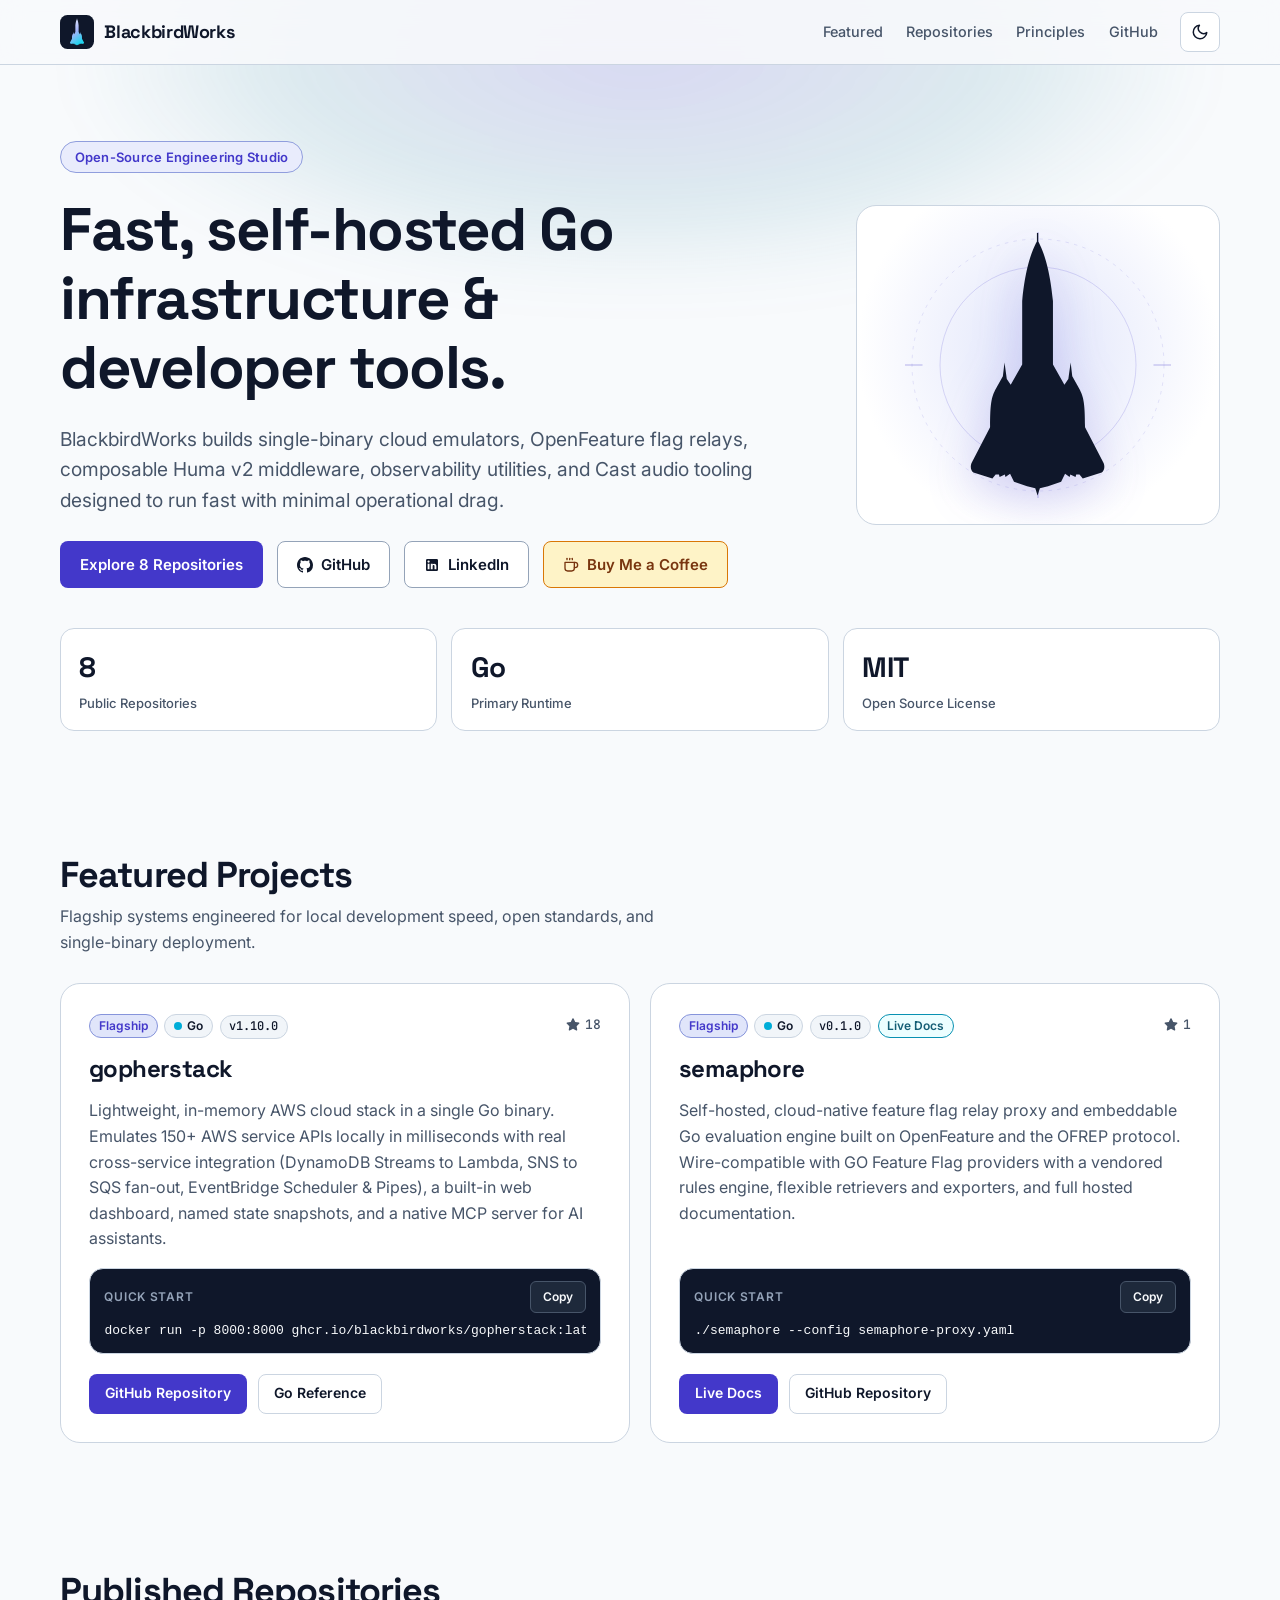
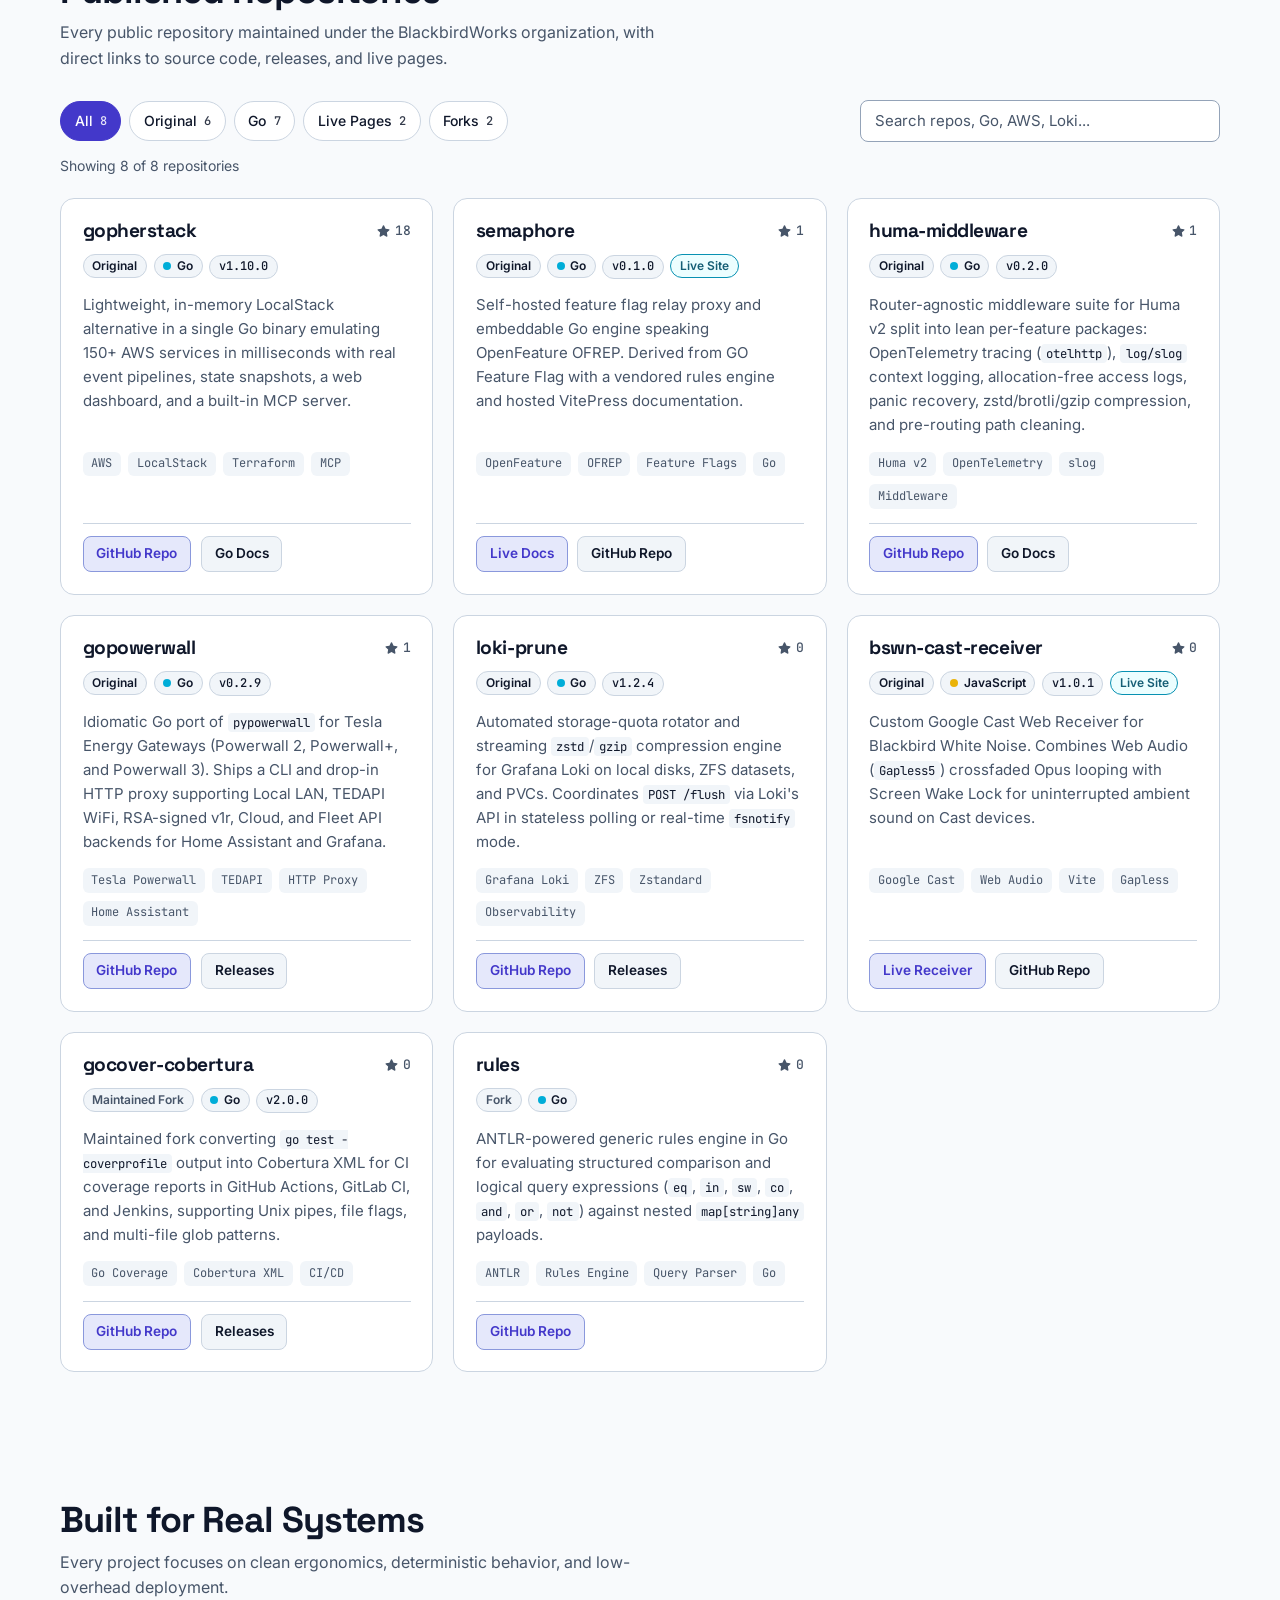
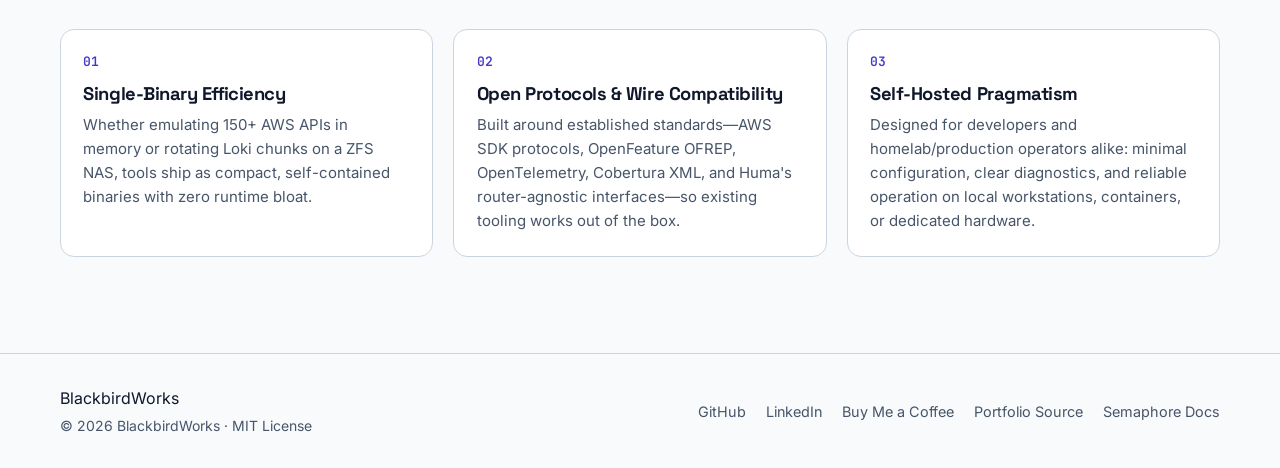
==== commit 2099a8af: "Use SR-71 Blackbird org logo SVG, remove AWS APIs stat, add LinkedIn and Buy Me a Coffee links" ====
--- a/site/index.html
+++ b/site/index.html
@@ -33,17 +33,21 @@
   <header class="site-header">
     <div class="container header-inner">
       <a href="#top" class="brand">
-        <svg class="brand-mark" role="img" viewBox="0 0 32 32" width="32" height="32">
-          <title>BlackbirdWorks</title>
+        <svg class="brand-mark" aria-hidden="true" viewBox="0 0 64 64" width="34" height="34">
           <defs>
-            <linearGradient id="brand-grad" x1="0" y1="0" x2="1" y2="1">
-              <stop offset="0%" stop-color="#4f46e5"/>
-              <stop offset="100%" stop-color="#06b6d4"/>
+            <linearGradient id="brand-sr71" x1="0" y1="0" x2="0.4" y2="1">
+              <stop offset="0%" stop-color="#f8fafc"/>
+              <stop offset="55%" stop-color="#a5b4fc"/>
+              <stop offset="100%" stop-color="#22d3ee"/>
             </linearGradient>
           </defs>
-          <rect width="32" height="32" rx="8" fill="#0f172a"/>
-          <path d="M16 5 L27 23 L19.5 21 L16 27 L12.5 21 L5 23 Z" fill="url(#brand-grad)"/>
-          <path d="M16 9 L17.4 19 L16 22.5 L14.6 19 Z" fill="#f8fafc"/>
+          <rect width="64" height="64" rx="14" fill="#0f172a"/>
+          <g transform="translate(16.4 4.7) scale(0.13)">
+            <path
+              fill="url(#brand-sr71)"
+              d="M 119 22 L 119 9 L 121 9 L 121 22 C 129 36 139 64 143.5 113 L 143.5 210 L 161 241 L 167 232 L 170.5 207 L 173 228 L 182 244 C 190 258 192.5 266 192.5 306 L 221 361 C 223 366 222 372 218 375 L 189 384 L 184 378 L 179 378 L 178 382 L 170 378 L 169 382 L 162 377 L 156 389 L 136 396 L 123.5 399 L 120 410 L 116.5 399 L 104 396 L 84 389 L 78 377 L 71 382 L 70 378 L 62 382 L 61 378 L 56 378 L 51 384 L 22 375 C 18 372 17 366 19 361 L 47.5 306 C 47.5 266 50 258 58 244 L 67 228 L 69.5 207 L 73 232 L 79 241 L 96.5 210 L 96.5 113 C 101 64 111 36 119 22 Z"
+            />
+          </g>
         </svg>
         <span class="brand-name">BlackbirdWorks</span>
       </a>
@@ -56,7 +60,6 @@
           <li>
             <a href="https://github.com/BlackbirdWorks" target="_blank" rel="noopener noreferrer">
               GitHub
-              <span class="visually-hidden"> organization (opens in new tab)</span>
             </a>
           </li>
         </ul>
@@ -83,28 +86,62 @@
   <main id="top">
     <section class="hero">
       <div class="container hero-inner">
-        <p class="eyebrow">Open-Source Engineering Studio</p>
-        <h1 id="main-content" tabindex="-1">Fast, self-hosted Go infrastructure &amp; developer tools.</h1>
-        <p class="hero-lead">
-          BlackbirdWorks builds single-binary cloud emulators, OpenFeature flag relays, composable Huma v2 middleware,
-          observability utilities, and Cast audio tooling designed to run fast with minimal operational drag.
-        </p>
-
-        <div class="hero-actions">
-          <a href="#projects" class="btn btn-primary">Explore 8 Repositories</a>
-          <a href="https://github.com/BlackbirdWorks" target="_blank" rel="noopener noreferrer" class="btn btn-secondary">
-            View BlackbirdWorks on GitHub
-          </a>
+        <div class="hero-copy">
+          <p class="eyebrow">Open-Source Engineering Studio</p>
+          <h1 id="main-content" tabindex="-1">Fast, self-hosted Go infrastructure &amp; developer tools.</h1>
+          <p class="hero-lead">
+            BlackbirdWorks builds single-binary cloud emulators, OpenFeature flag relays, composable Huma v2 middleware,
+            observability utilities, and Cast audio tooling designed to run fast with minimal operational drag.
+          </p>
+
+          <div class="hero-actions">
+            <a href="#projects" class="btn btn-primary">Explore 8 Repositories</a>
+            <a href="https://github.com/BlackbirdWorks" target="_blank" rel="noopener noreferrer" class="btn btn-secondary">
+              <svg aria-hidden="true" viewBox="0 0 16 16" width="16" height="16" fill="currentColor">
+                <path d="M8 0C3.58 0 0 3.58 0 8c0 3.54 2.29 6.53 5.47 7.59.4.07.55-.17.55-.38 0-.19-.01-.82-.01-1.49-2.01.37-2.53-.49-2.69-.94-.09-.23-.48-.94-.82-1.13-.28-.15-.68-.52-.01-.53.63-.01 1.08.58 1.23.82.72 1.21 1.87.87 2.33.66.07-.52.28-.87.51-1.07-1.78-.2-3.64-.89-3.64-3.95 0-.87.31-1.59.82-2.15-.08-.2-.36-1.02.08-2.12 0 0 .67-.21 2.2.82.64-.18 1.32-.27 2-.27s1.36.09 2 .27c1.53-1.04 2.2-.82 2.2-.82.44 1.1.16 1.92.08 2.12.51.56.82 1.27.82 2.15 0 3.07-1.87 3.75-3.65 3.95.29.25.54.73.54 1.48 0 1.07-.01 1.93-.01 2.2 0 .21.15.46.55.38A8.01 8.01 0 0 0 16 8c0-4.42-3.58-8-8-8Z"/>
+              </svg>
+              GitHub
+            </a>
+            <a href="https://www.linkedin.com/in/andrew-bishop-11721562/" target="_blank" rel="noopener noreferrer" class="btn btn-secondary">
+              <svg aria-hidden="true" viewBox="0 0 24 24" width="16" height="16" fill="currentColor">
+                <path d="M19 3a2 2 0 0 1 2 2v14a2 2 0 0 1-2 2H5a2 2 0 0 1-2-2V5a2 2 0 0 1 2-2h14m-.5 15.5v-5.3a3.26 3.26 0 0 0-3.26-3.26c-.85 0-1.84.52-2.28 1.3v-1.11h-2.79v8.37h2.79v-4.93c0-.77.62-1.4 1.39-1.4a1.4 1.4 0 0 1 1.4 1.4v4.93h2.75M6.88 8.56a1.68 1.68 0 0 0 1.68-1.68c0-.93-.75-1.69-1.68-1.69a1.69 1.69 0 0 0-1.69 1.69c0 .93.76 1.68 1.69 1.68m1.39 9.94v-8.37H5.5v8.37h2.77Z"/>
+              </svg>
+              LinkedIn
+            </a>
+            <a href="https://buymeacoffee.com/andrewbishr" target="_blank" rel="noopener noreferrer" class="btn btn-coffee">
+              <svg aria-hidden="true" viewBox="0 0 24 24" width="16" height="16" fill="none" stroke="currentColor" stroke-width="2" stroke-linecap="round" stroke-linejoin="round">
+                <path d="M17 8h1a4 4 0 1 1 0 8h-1"/>
+                <path d="M3 8h14v9a4 4 0 0 1-4 4H7a4 4 0 0 1-4-4Z"/>
+                <line x1="6" y1="2" x2="6" y2="4"/>
+                <line x1="10" y1="2" x2="10" y2="4"/>
+                <line x1="14" y1="2" x2="14" y2="4"/>
+              </svg>
+              Buy Me a Coffee
+            </a>
+          </div>
+        </div>
+
+        <div class="hero-emblem" aria-hidden="true">
+          <svg class="hero-emblem-rings" viewBox="0 0 320 320" width="320" height="320">
+            <circle cx="160" cy="160" r="144" fill="none" stroke="currentColor" stroke-opacity="0.14" stroke-width="1" stroke-dasharray="4 6"/>
+            <circle cx="160" cy="160" r="112" fill="none" stroke="currentColor" stroke-opacity="0.2" stroke-width="1"/>
+            <line x1="160" y1="8" x2="160" y2="28" stroke="currentColor" stroke-opacity="0.28" stroke-width="1.5"/>
+            <line x1="160" y1="292" x2="160" y2="312" stroke="currentColor" stroke-opacity="0.28" stroke-width="1.5"/>
+            <line x1="8" y1="160" x2="28" y2="160" stroke="currentColor" stroke-opacity="0.28" stroke-width="1.5"/>
+            <line x1="292" y1="160" x2="312" y2="160" stroke="currentColor" stroke-opacity="0.28" stroke-width="1.5"/>
+          </svg>
+          <svg class="hero-sr71" viewBox="0 0 240 420" width="180" height="315">
+            <path
+              fill="currentColor"
+              d="M 119 22 L 119 9 L 121 9 L 121 22 C 129 36 139 64 143.5 113 L 143.5 210 L 161 241 L 167 232 L 170.5 207 L 173 228 L 182 244 C 190 258 192.5 266 192.5 306 L 221 361 C 223 366 222 372 218 375 L 189 384 L 184 378 L 179 378 L 178 382 L 170 378 L 169 382 L 162 377 L 156 389 L 136 396 L 123.5 399 L 120 410 L 116.5 399 L 104 396 L 84 389 L 78 377 L 71 382 L 70 378 L 62 382 L 61 378 L 56 378 L 51 384 L 22 375 C 18 372 17 366 19 361 L 47.5 306 C 47.5 266 50 258 58 244 L 67 228 L 69.5 207 L 73 232 L 79 241 L 96.5 210 L 96.5 113 C 101 64 111 36 119 22 Z"
+            />
+          </svg>
         </div>
 
         <dl class="hero-stats">
           <div class="stat-card">
             <dt>Public Repositories</dt>
             <dd>8</dd>
-          </div>
-          <div class="stat-card">
-            <dt>Emulated AWS APIs</dt>
-            <dd>150+</dd>
           </div>
           <div class="stat-card">
             <dt>Primary Runtime</dt>
@@ -697,7 +734,17 @@
         <ul role="list" class="footer-links">
           <li>
             <a href="https://github.com/BlackbirdWorks" target="_blank" rel="noopener noreferrer">
-              GitHub Organization
+              GitHub
+            </a>
+          </li>
+          <li>
+            <a href="https://www.linkedin.com/in/andrew-bishop-11721562/" target="_blank" rel="noopener noreferrer">
+              LinkedIn
+            </a>
+          </li>
+          <li>
+            <a href="https://buymeacoffee.com/andrewbishr" target="_blank" rel="noopener noreferrer">
+              Buy Me a Coffee
             </a>
           </li>
           <li>
--- a/site/styles.css
+++ b/site/styles.css
@@ -16,6 +16,10 @@
   --live-bg-light: #ecfeff;
   --live-border-light: #0891b2;
   --live-text-light: #155e75;
+  --coffee-bg-light: #fef3c7;
+  --coffee-bg-hover-light: #fde68a;
+  --coffee-border-light: #d97706;
+  --coffee-text-light: #78350f;
   --focus-ring-light: #4338ca;
   --scrollbar-track-light: #e2e8f0;
   --scrollbar-thumb-light: #64748b;
@@ -36,6 +40,10 @@
   --live-bg-dark: #083344;
   --live-border-dark: #22d3ee;
   --live-text-dark: #a5f3fc;
+  --coffee-bg-dark: #2b1e0a;
+  --coffee-bg-hover-dark: #3f2a0e;
+  --coffee-border-dark: #f59e0b;
+  --coffee-text-dark: #fde68a;
   --focus-ring-dark: #22d3ee;
   --scrollbar-track-dark: #0f172a;
   --scrollbar-thumb-dark: #64748b;
@@ -57,6 +65,10 @@
   --live-bg: var(--live-bg-light);
   --live-border: var(--live-border-light);
   --live-text: var(--live-text-light);
+  --coffee-bg: var(--coffee-bg-light);
+  --coffee-bg-hover: var(--coffee-bg-hover-light);
+  --coffee-border: var(--coffee-border-light);
+  --coffee-text: var(--coffee-text-light);
   --focus-ring: var(--focus-ring-light);
   --scrollbar-track: var(--scrollbar-track-light);
   --scrollbar-thumb: var(--scrollbar-thumb-light);
@@ -82,6 +94,10 @@
     --live-bg: var(--live-bg-dark);
     --live-border: var(--live-border-dark);
     --live-text: var(--live-text-dark);
+    --coffee-bg: var(--coffee-bg-dark);
+    --coffee-bg-hover: var(--coffee-bg-hover-dark);
+    --coffee-border: var(--coffee-border-dark);
+    --coffee-text: var(--coffee-text-dark);
     --focus-ring: var(--focus-ring-dark);
     --scrollbar-track: var(--scrollbar-track-dark);
     --scrollbar-thumb: var(--scrollbar-thumb-dark);
@@ -106,6 +122,10 @@
     --live-bg: var(--live-bg-dark);
     --live-border: var(--live-border-dark);
     --live-text: var(--live-text-dark);
+    --coffee-bg: var(--coffee-bg-dark);
+    --coffee-bg-hover: var(--coffee-bg-hover-dark);
+    --coffee-border: var(--coffee-border-dark);
+    --coffee-text: var(--coffee-text-dark);
     --focus-ring: var(--focus-ring-dark);
     --scrollbar-track: var(--scrollbar-track-dark);
     --scrollbar-thumb: var(--scrollbar-thumb-dark);
@@ -130,6 +150,10 @@
     --live-bg: var(--live-bg-light);
     --live-border: var(--live-border-light);
     --live-text: var(--live-text-light);
+    --coffee-bg: var(--coffee-bg-light);
+    --coffee-bg-hover: var(--coffee-bg-hover-light);
+    --coffee-border: var(--coffee-border-light);
+    --coffee-text: var(--coffee-text-light);
     --focus-ring: var(--focus-ring-light);
     --scrollbar-track: var(--scrollbar-track-light);
     --scrollbar-thumb: var(--scrollbar-thumb-light);
@@ -152,6 +176,10 @@
     --live-bg: light-dark(var(--live-bg-light), var(--live-bg-dark));
     --live-border: light-dark(var(--live-border-light), var(--live-border-dark));
     --live-text: light-dark(var(--live-text-light), var(--live-text-dark));
+    --coffee-bg: light-dark(var(--coffee-bg-light), var(--coffee-bg-dark));
+    --coffee-bg-hover: light-dark(var(--coffee-bg-hover-light), var(--coffee-bg-hover-dark));
+    --coffee-border: light-dark(var(--coffee-border-light), var(--coffee-border-dark));
+    --coffee-text: light-dark(var(--coffee-text-light), var(--coffee-text-dark));
     --focus-ring: light-dark(var(--focus-ring-light), var(--focus-ring-dark));
     --scrollbar-track: light-dark(var(--scrollbar-track-light), var(--scrollbar-track-dark));
     --scrollbar-thumb: light-dark(var(--scrollbar-thumb-light), var(--scrollbar-thumb-dark));
@@ -396,12 +424,69 @@
 
 /* Hero */
 .hero {
-  padding-block: clamp(3rem, 7vw, 5.5rem) clamp(2.5rem, 5vw, 4rem);
+  padding-block: clamp(2.5rem, 6vw, 4.75rem) clamp(2.25rem, 5vw, 3.75rem);
 }
 
 .hero-inner {
   display: grid;
-  gap: 1.5rem;
+  gap: 1.75rem;
+}
+
+.hero-copy {
+  display: grid;
+  gap: 1.35rem;
+  min-inline-size: 0;
+}
+
+.hero-emblem {
+  position: relative;
+  display: grid;
+  place-items: center;
+  min-block-size: 190px;
+  padding: 1.15rem;
+  border: 1px solid var(--border);
+  border-radius: var(--radius-lg);
+  background: radial-gradient(
+    circle at 50% 45%,
+    color-mix(in oklab, var(--brand) 14%, var(--bg-elevated)) 0%,
+    var(--bg-elevated) 72%
+  );
+  color: var(--text);
+  overflow: clip;
+}
+
+.hero-emblem-rings {
+  position: absolute;
+  inline-size: min(280px, 82%);
+  block-size: auto;
+  color: var(--brand);
+  pointer-events: none;
+}
+
+.hero-sr71 {
+  position: relative;
+  z-index: 1;
+  display: block;
+  inline-size: auto;
+  block-size: clamp(150px, 24vw, 275px);
+  color: var(--text);
+  filter: drop-shadow(0 12px 24px color-mix(in oklab, var(--brand) 22%, transparent));
+}
+
+@media (min-width: 900px) {
+  .hero-inner {
+    grid-template-columns: minmax(0, 1.35fr) minmax(240px, 0.65fr);
+    align-items: center;
+    gap: 2rem 2.5rem;
+  }
+
+  .hero-emblem {
+    min-block-size: 320px;
+  }
+
+  .hero-stats {
+    grid-column: 1 / -1;
+  }
 }
 
 .eyebrow {
@@ -504,11 +589,21 @@
   background-color: var(--bg-subtle);
 }
 
+.btn-coffee {
+  border-color: var(--coffee-border);
+  background-color: var(--coffee-bg);
+  color: var(--coffee-text);
+}
+
+.btn-coffee:hover {
+  background-color: var(--coffee-bg-hover);
+}
+
 .hero-stats {
   display: grid;
-  grid-template-columns: repeat(auto-fit, minmax(160px, 1fr));
+  grid-template-columns: repeat(auto-fit, minmax(180px, 1fr));
   gap: 0.9rem;
-  margin: 0.75rem 0 0;
+  margin: 0.5rem 0 0;
 }
 
 .stat-card {
@@ -1095,7 +1190,9 @@
   .filter-btn,
   .repo-link,
   .theme-toggle,
-  .snippet-box {
+  .snippet-box,
+  .hero-emblem,
+  .btn-coffee {
     border: 1px solid CanvasText;
   }
 
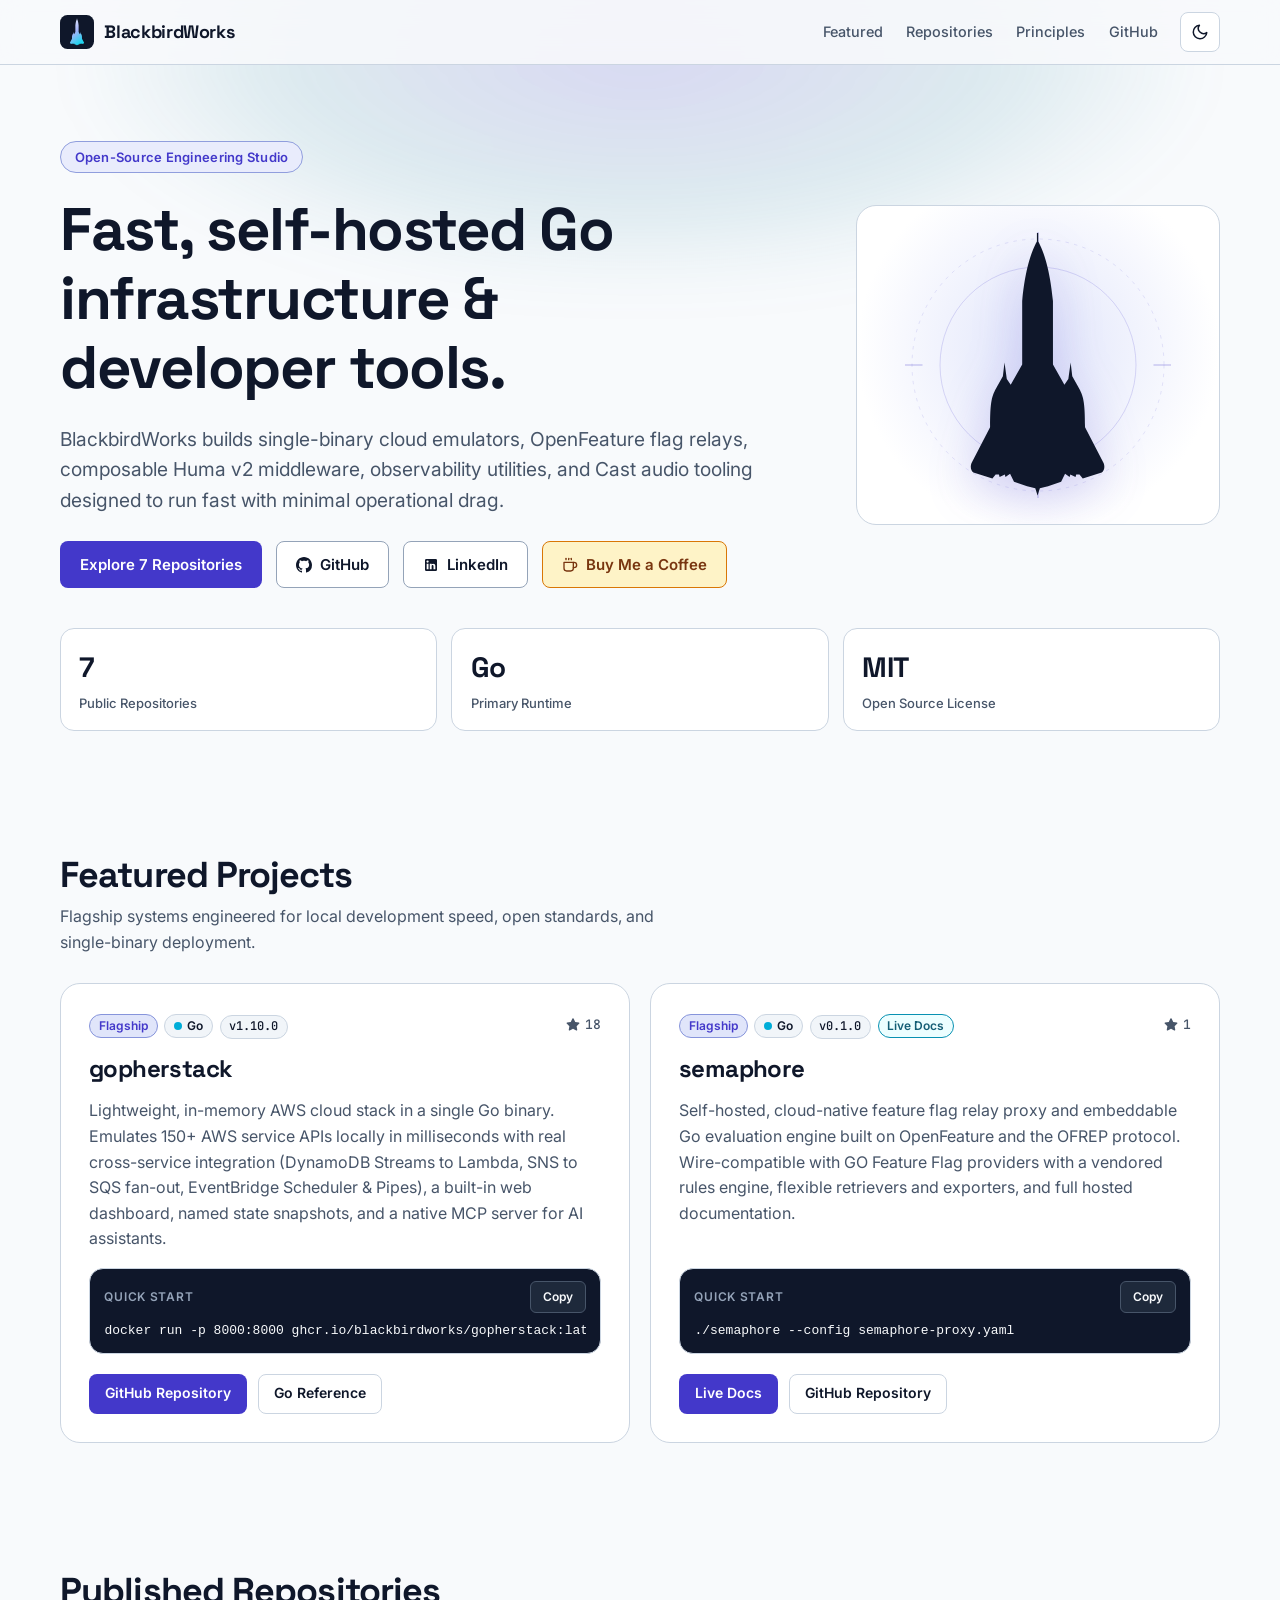
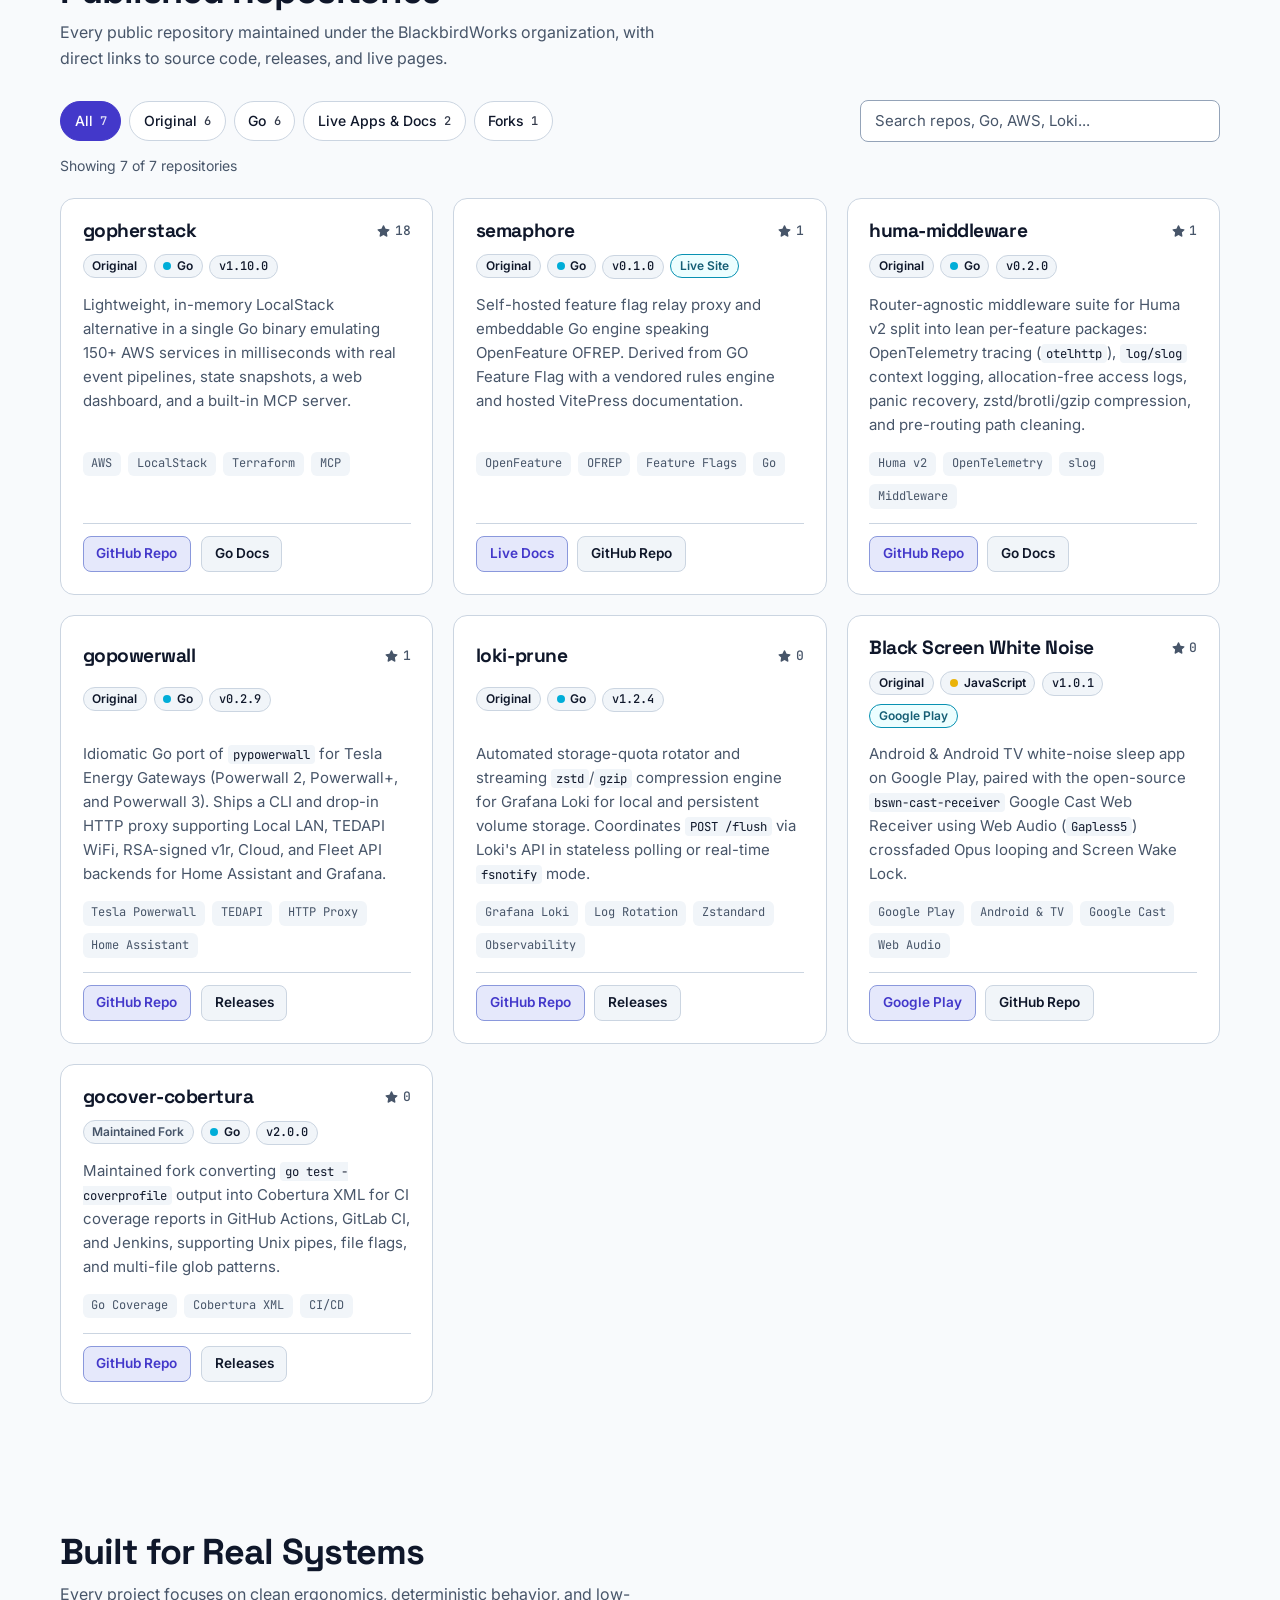
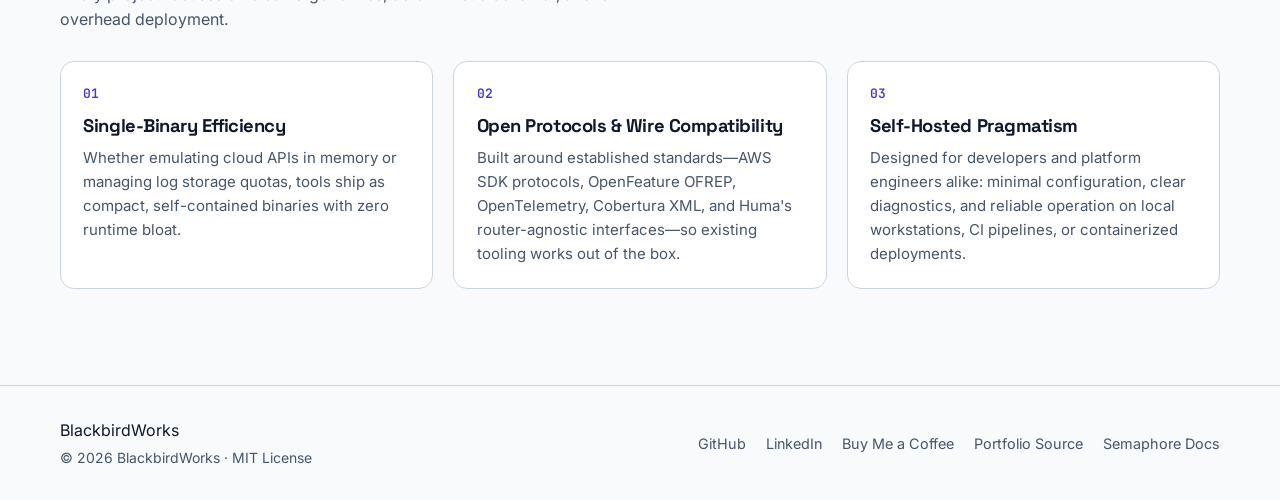
==== commit 8061f7fc: "Link BSWN to Google Play, remove rules repo, and generalize infrastructure copy" ====
--- a/site/index.html
+++ b/site/index.html
@@ -15,7 +15,7 @@
   <title>BlackbirdWorks — Open-Source Go Infrastructure &amp; Developer Tools</title>
   <meta name="description" content="Portfolio of open-source repositories by BlackbirdWorks: single-binary AWS emulation, OpenFeature flag relay, Huma middleware, Powerwall proxy, Loki log pruning, and Cast audio tooling.">
   <meta property="og:title" content="BlackbirdWorks — Open-Source Go Infrastructure &amp; Developer Tools">
-  <meta property="og:description" content="Explore 8 open-source repositories from BlackbirdWorks, from Gopherstack and Semaphore to Huma middleware and Loki-prune.">
+  <meta property="og:description" content="Explore 7 open-source repositories from BlackbirdWorks, from Gopherstack and Semaphore to Huma middleware and Loki-prune.">
   <meta property="og:type" content="website">
   <meta property="og:url" content="https://blackbirdworks.dev/">
   <link rel="icon" type="image/svg+xml" href="./favicon.svg">
@@ -95,7 +95,7 @@
           </p>
 
           <div class="hero-actions">
-            <a href="#projects" class="btn btn-primary">Explore 8 Repositories</a>
+            <a href="#projects" class="btn btn-primary">Explore 7 Repositories</a>
             <a href="https://github.com/BlackbirdWorks" target="_blank" rel="noopener noreferrer" class="btn btn-secondary">
               <svg aria-hidden="true" viewBox="0 0 16 16" width="16" height="16" fill="currentColor">
                 <path d="M8 0C3.58 0 0 3.58 0 8c0 3.54 2.29 6.53 5.47 7.59.4.07.55-.17.55-.38 0-.19-.01-.82-.01-1.49-2.01.37-2.53-.49-2.69-.94-.09-.23-.48-.94-.82-1.13-.28-.15-.68-.52-.01-.53.63-.01 1.08.58 1.23.82.72 1.21 1.87.87 2.33.66.07-.52.28-.87.51-1.07-1.78-.2-3.64-.89-3.64-3.95 0-.87.31-1.59.82-2.15-.08-.2-.36-1.02.08-2.12 0 0 .67-.21 2.2.82.64-.18 1.32-.27 2-.27s1.36.09 2 .27c1.53-1.04 2.2-.82 2.2-.82.44 1.1.16 1.92.08 2.12.51.56.82 1.27.82 2.15 0 3.07-1.87 3.75-3.65 3.95.29.25.54.73.54 1.48 0 1.07-.01 1.93-.01 2.2 0 .21.15.46.55.38A8.01 8.01 0 0 0 16 8c0-4.42-3.58-8-8-8Z"/>
@@ -141,7 +141,7 @@
         <dl class="hero-stats">
           <div class="stat-card">
             <dt>Public Repositories</dt>
-            <dd>8</dd>
+            <dd>7</dd>
           </div>
           <div class="stat-card">
             <dt>Primary Runtime</dt>
@@ -271,19 +271,19 @@
         <search class="repo-controls">
           <div class="filter-group" role="group" aria-label="Filter repositories by category">
             <button type="button" class="filter-btn" data-filter="all" aria-pressed="true">
-              All <span class="filter-count">8</span>
+              All <span class="filter-count">7</span>
             </button>
             <button type="button" class="filter-btn" data-filter="original" aria-pressed="false">
               Original <span class="filter-count">6</span>
             </button>
             <button type="button" class="filter-btn" data-filter="go" aria-pressed="false">
-              Go <span class="filter-count">7</span>
+              Go <span class="filter-count">6</span>
             </button>
             <button type="button" class="filter-btn" data-filter="pages" aria-pressed="false">
-              Live Pages <span class="filter-count">2</span>
+              Live Apps &amp; Docs <span class="filter-count">2</span>
             </button>
             <button type="button" class="filter-btn" data-filter="fork" aria-pressed="false">
-              Forks <span class="filter-count">2</span>
+              Forks <span class="filter-count">1</span>
             </button>
           </div>
 
@@ -293,7 +293,7 @@
           </div>
         </search>
 
-        <p id="repo-status" class="repo-status" aria-live="polite">Showing 8 of 8 repositories</p>
+        <p id="repo-status" class="repo-status" aria-live="polite">Showing 7 of 7 repositories</p>
 
         <div class="repo-grid" id="repo-grid">
           <article
@@ -493,7 +493,7 @@
             data-origin="original"
             data-lang="go"
             data-has-pages="false"
-            data-search="loki-prune grafana loki zfs zstandard zstd gzip observability log rotation prune go"
+            data-search="loki-prune grafana loki zstandard zstd gzip observability log rotation prune storage quota go"
           >
             <header class="repo-card-header">
               <div class="repo-title-row">
@@ -514,13 +514,13 @@
 
             <p class="repo-blurb">
               Automated storage-quota rotator and streaming <code>zstd</code>/<code>gzip</code> compression engine for
-              Grafana Loki on local disks, ZFS datasets, and PVCs. Coordinates <code>POST /flush</code> via Loki's API
+              Grafana Loki for local and persistent volume storage. Coordinates <code>POST /flush</code> via Loki's API
               in stateless polling or real-time <code>fsnotify</code> mode.
             </p>
 
             <ul role="list" class="topic-list">
               <li>Grafana Loki</li>
-              <li>ZFS</li>
+              <li>Log Rotation</li>
               <li>Zstandard</li>
               <li>Observability</li>
             </ul>
@@ -541,11 +541,11 @@
             data-origin="original"
             data-lang="javascript"
             data-has-pages="true"
-            data-search="bswn-cast-receiver google cast web audio vite gapless white noise javascript receiver"
+            data-search="bswn bswn-cast-receiver black screen white noise android tv google play cast web audio vite gapless javascript receiver"
           >
             <header class="repo-card-header">
               <div class="repo-title-row">
-                <h3>bswn-cast-receiver</h3>
+                <h3>Black Screen White Noise</h3>
                 <span class="star-pill" aria-label="GitHub stars">
                   <svg aria-hidden="true" viewBox="0 0 16 16" width="13" height="13" fill="currentColor">
                     <path d="M8 .25a.75.75 0 0 1 .673.418l1.882 3.815 4.21.612a.75.75 0 0 1 .416 1.279l-3.046 2.97.719 4.192a.751.751 0 0 1-1.088.791L8 12.347l-3.766 1.98a.75.75 0 0 1-1.088-.79l.72-4.194L.818 6.374a.75.75 0 0 1 .416-1.28l4.21-.611L7.327.668A.75.75 0 0 1 8 .25Z"/>
@@ -557,25 +557,26 @@
                 <li><span class="badge badge-origin">Original</span></li>
                 <li><span class="badge badge-lang"><span class="lang-dot lang-dot--js" aria-hidden="true"></span>JavaScript</span></li>
                 <li><span class="badge badge-version">v1.0.1</span></li>
-                <li><span class="badge badge-live">Live Site</span></li>
+                <li><span class="badge badge-live">Google Play</span></li>
               </ul>
             </header>
 
             <p class="repo-blurb">
-              Custom Google Cast Web Receiver for Blackbird White Noise. Combines Web Audio (<code>Gapless5</code>)
-              crossfaded Opus looping with Screen Wake Lock for uninterrupted ambient sound on Cast devices.
+              Android &amp; Android TV white-noise sleep app on Google Play, paired with the open-source
+              <code>bswn-cast-receiver</code> Google Cast Web Receiver using Web Audio (<code>Gapless5</code>)
+              crossfaded Opus looping and Screen Wake Lock.
             </p>
 
             <ul role="list" class="topic-list">
+              <li>Google Play</li>
+              <li>Android &amp; TV</li>
               <li>Google Cast</li>
               <li>Web Audio</li>
-              <li>Vite</li>
-              <li>Gapless</li>
             </ul>
 
             <footer class="repo-links">
-              <a href="https://blackbirdworks.github.io/bswn-cast-receiver/" target="_blank" rel="noopener noreferrer" class="repo-link repo-link--primary">
-                Live Receiver <span class="visually-hidden">for bswn-cast-receiver</span>
+              <a href="https://play.google.com/store/apps/details?id=com.blackbird7181.bswn" target="_blank" rel="noopener noreferrer" class="repo-link repo-link--primary">
+                Google Play <span class="visually-hidden">for Black Screen White Noise</span>
               </a>
               <a href="https://github.com/BlackbirdWorks/bswn-cast-receiver" target="_blank" rel="noopener noreferrer" class="repo-link">
                 GitHub Repo <span class="visually-hidden">for bswn-cast-receiver</span>
@@ -629,50 +630,6 @@
               </a>
             </footer>
           </article>
-
-          <article
-            class="repo-card reveal-item"
-            data-repo="rules"
-            data-origin="fork"
-            data-lang="go"
-            data-has-pages="false"
-            data-search="rules antlr rules engine query parser go fork golang evaluate"
-          >
-            <header class="repo-card-header">
-              <div class="repo-title-row">
-                <h3>rules</h3>
-                <span class="star-pill" aria-label="GitHub stars">
-                  <svg aria-hidden="true" viewBox="0 0 16 16" width="13" height="13" fill="currentColor">
-                    <path d="M8 .25a.75.75 0 0 1 .673.418l1.882 3.815 4.21.612a.75.75 0 0 1 .416 1.279l-3.046 2.97.719 4.192a.751.751 0 0 1-1.088.791L8 12.347l-3.766 1.98a.75.75 0 0 1-1.088-.79l.72-4.194L.818 6.374a.75.75 0 0 1 .416-1.28l4.21-.611L7.327.668A.75.75 0 0 1 8 .25Z"/>
-                  </svg>
-                  <span data-repo-stars="rules">0</span>
-                </span>
-              </div>
-              <ul role="list" class="badge-list">
-                <li><span class="badge badge-fork">Fork</span></li>
-                <li><span class="badge badge-lang"><span class="lang-dot lang-dot--go" aria-hidden="true"></span>Go</span></li>
-              </ul>
-            </header>
-
-            <p class="repo-blurb">
-              ANTLR-powered generic rules engine in Go for evaluating structured comparison and logical query
-              expressions (<code>eq</code>, <code>in</code>, <code>sw</code>, <code>co</code>, <code>and</code>,
-              <code>or</code>, <code>not</code>) against nested <code>map[string]any</code> payloads.
-            </p>
-
-            <ul role="list" class="topic-list">
-              <li>ANTLR</li>
-              <li>Rules Engine</li>
-              <li>Query Parser</li>
-              <li>Go</li>
-            </ul>
-
-            <footer class="repo-links">
-              <a href="https://github.com/BlackbirdWorks/rules" target="_blank" rel="noopener noreferrer" class="repo-link repo-link--primary">
-                GitHub Repo <span class="visually-hidden">for rules</span>
-              </a>
-            </footer>
-          </article>
         </div>
 
         <div id="repo-empty" class="empty-state" hidden>
@@ -696,7 +653,7 @@
             <p class="principle-index">01</p>
             <h3>Single-Binary Efficiency</h3>
             <p>
-              Whether emulating 150+ AWS APIs in memory or rotating Loki chunks on a ZFS NAS, tools ship as compact,
+              Whether emulating cloud APIs in memory or managing log storage quotas, tools ship as compact,
               self-contained binaries with zero runtime bloat.
             </p>
           </article>
@@ -714,8 +671,8 @@
             <p class="principle-index">03</p>
             <h3>Self-Hosted Pragmatism</h3>
             <p>
-              Designed for developers and homelab/production operators alike: minimal configuration, clear diagnostics,
-              and reliable operation on local workstations, containers, or dedicated hardware.
+              Designed for developers and platform engineers alike: minimal configuration, clear diagnostics,
+              and reliable operation on local workstations, CI pipelines, or containerized deployments.
             </p>
           </article>
         </div>
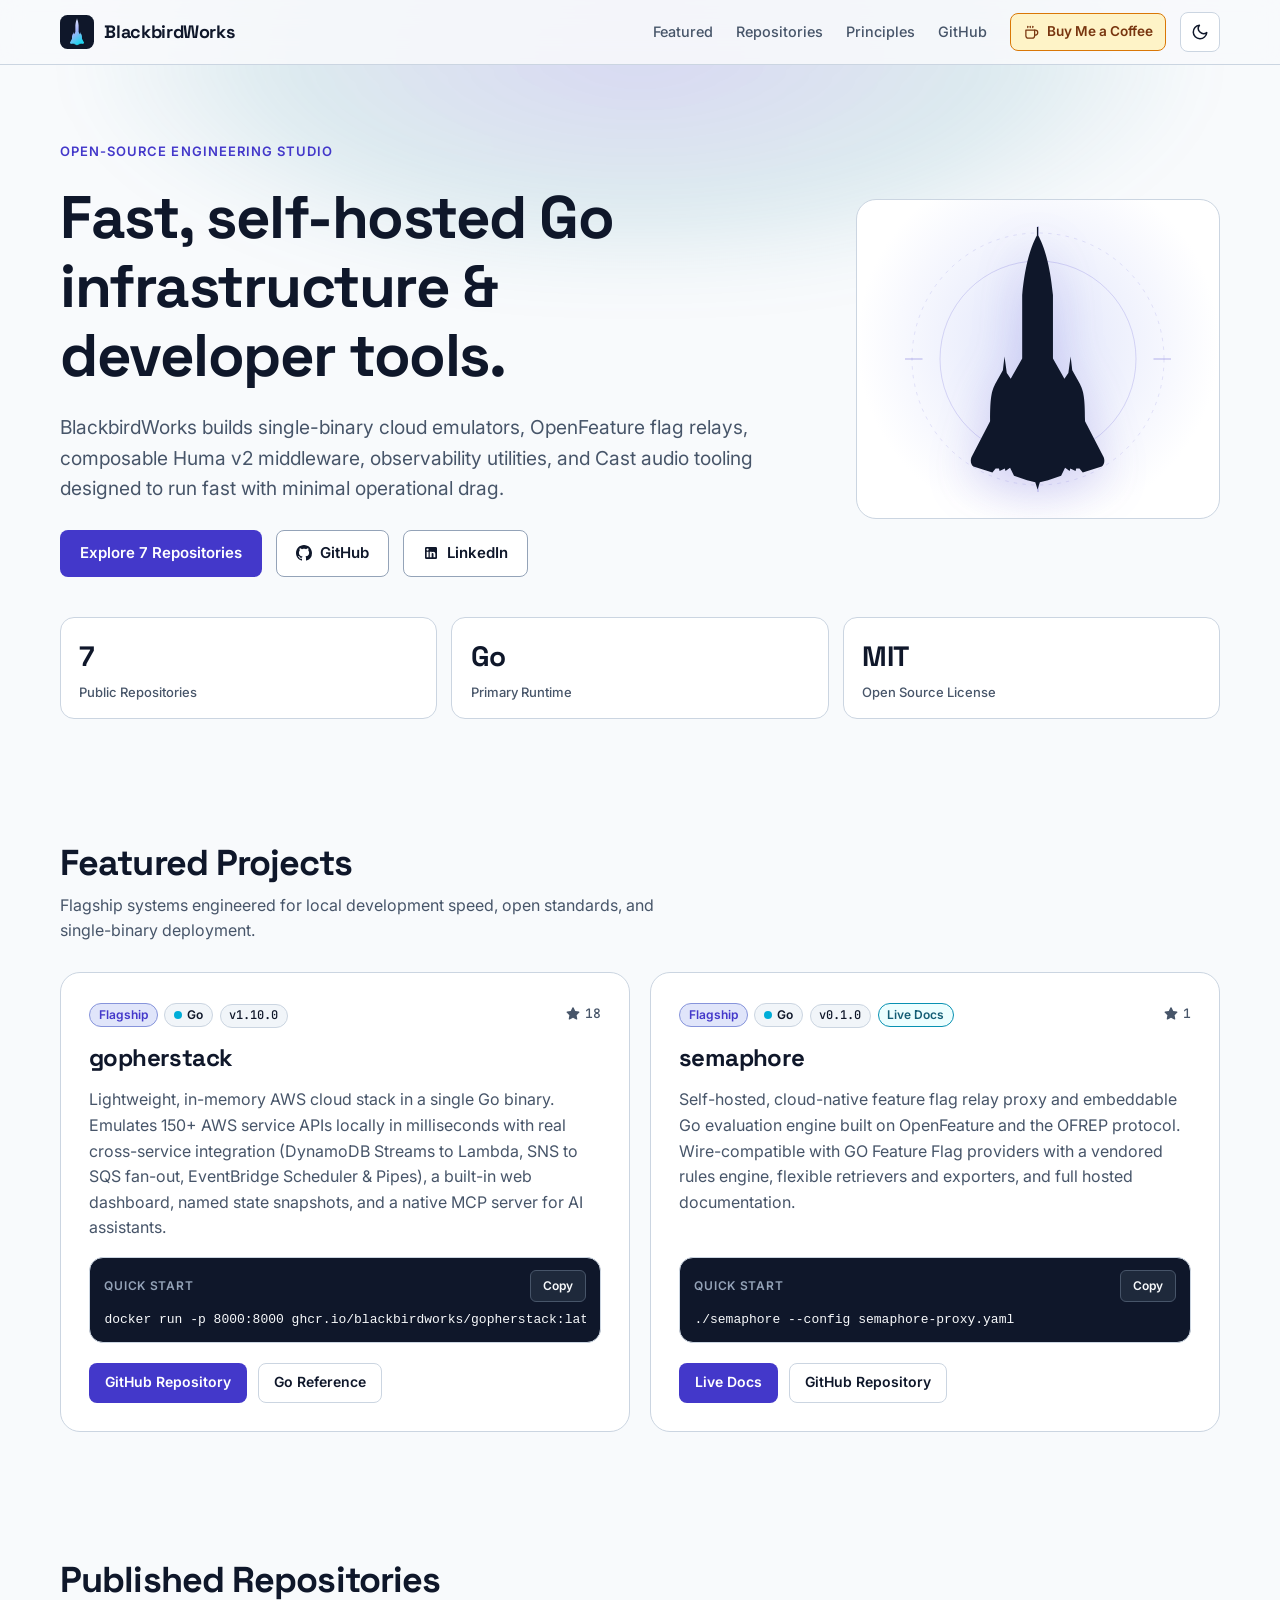
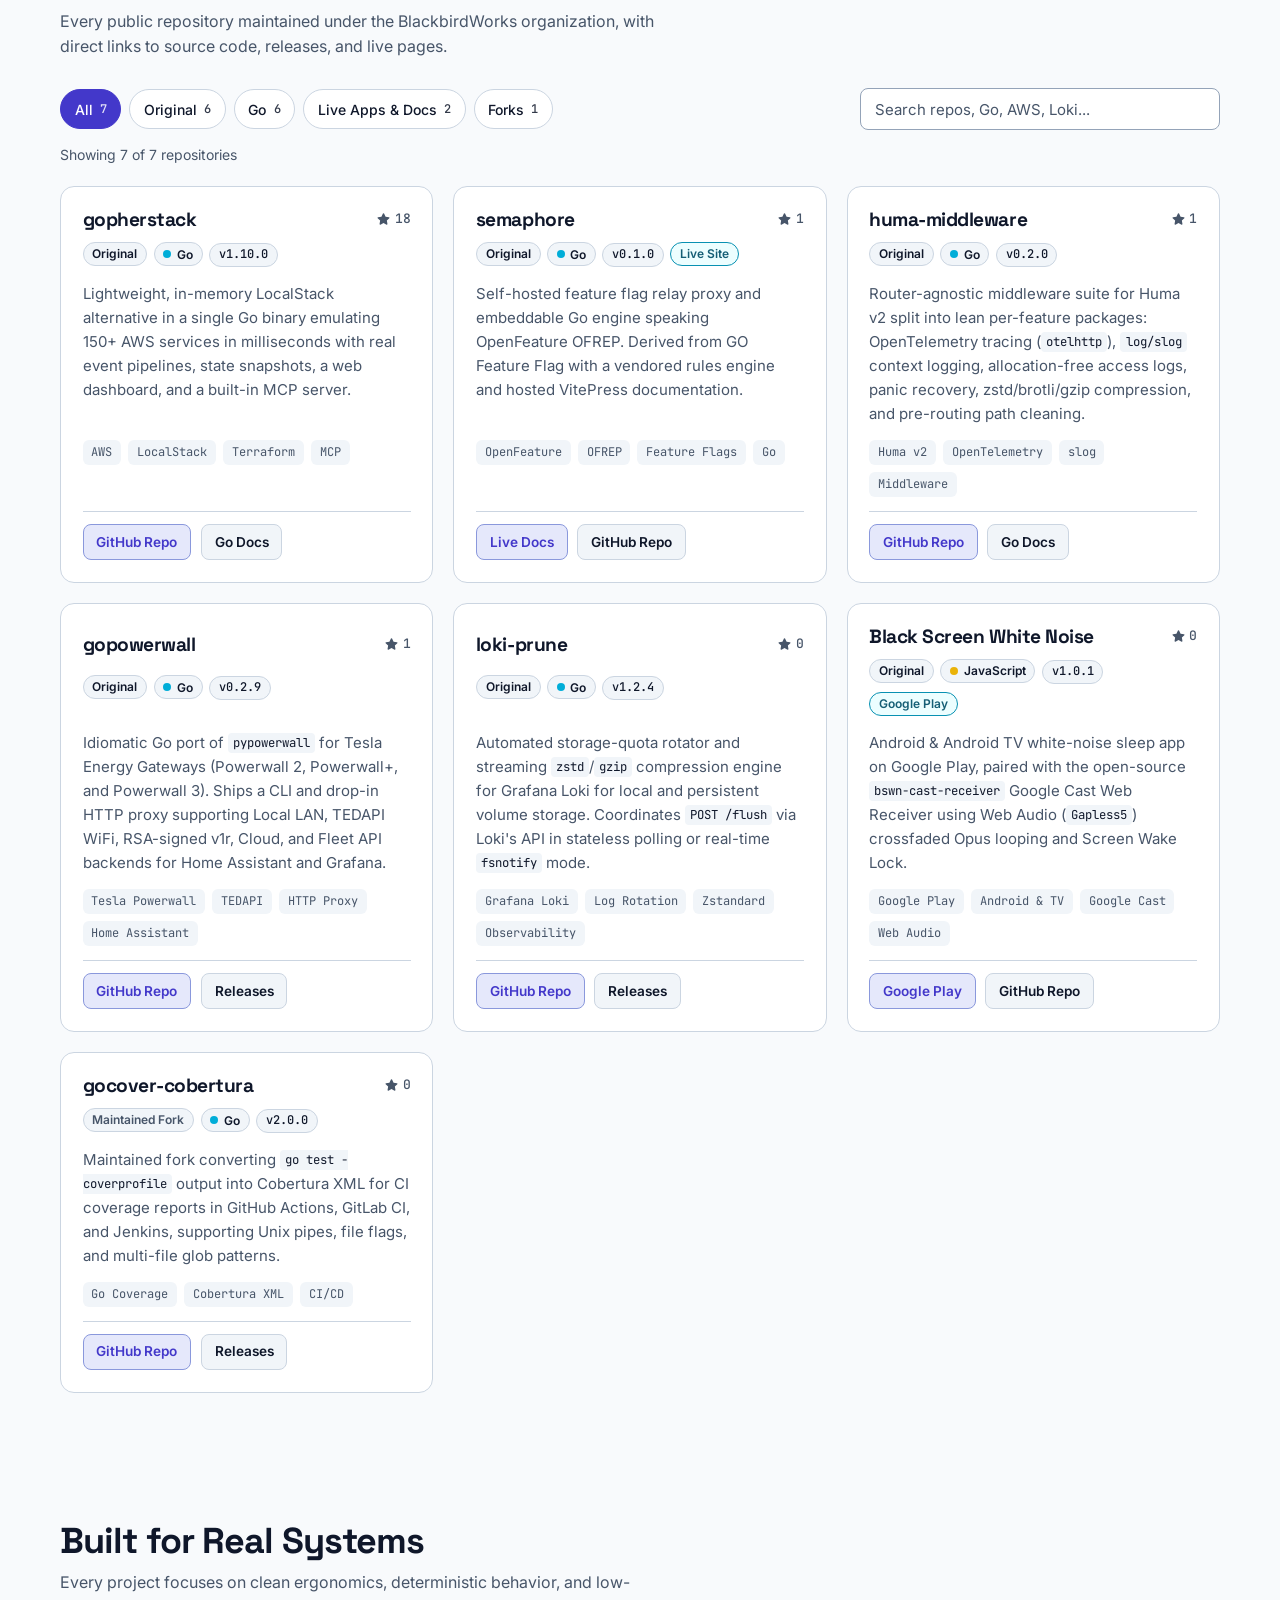
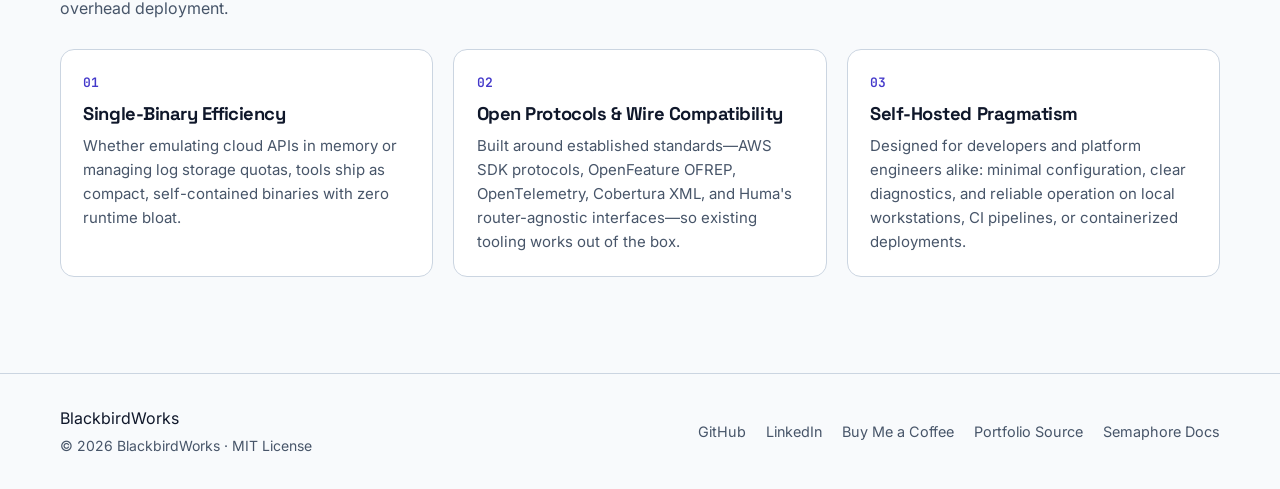
==== commit ddb6ef75: "Move Buy Me a Coffee to header, remove eyebrow pill box, bust CSS cache" ====
--- a/site/index.html
+++ b/site/index.html
@@ -22,8 +22,8 @@
   <link rel="preconnect" href="https://fonts.googleapis.com">
   <link rel="preconnect" href="https://fonts.gstatic.com" crossorigin>
   <link href="https://fonts.googleapis.com/css2?family=Inter:wght@400;500;600&family=JetBrains+Mono:wght@400;500&family=Space+Grotesk:wght@600;700&display=swap" rel="stylesheet">
-  <link rel="stylesheet" href="./styles.css">
-  <script type="module" src="./app.js"></script>
+  <link rel="stylesheet" href="./styles.css?v=2">
+  <script type="module" src="./app.js?v=2"></script>
 </head>
 <body>
   <a href="#main-content" class="skip-link visually-hidden">Skip to main content</a>
@@ -65,6 +65,17 @@
         </ul>
       </nav>
 
+      <a href="https://buymeacoffee.com/andrewbishr" target="_blank" rel="noopener noreferrer" class="btn btn-coffee btn-header-coffee">
+        <svg aria-hidden="true" viewBox="0 0 24 24" width="15" height="15" fill="none" stroke="currentColor" stroke-width="2" stroke-linecap="round" stroke-linejoin="round">
+          <path d="M17 8h1a4 4 0 1 1 0 8h-1"/>
+          <path d="M3 8h14v9a4 4 0 0 1-4 4H7a4 4 0 0 1-4-4Z"/>
+          <line x1="6" y1="2" x2="6" y2="4"/>
+          <line x1="10" y1="2" x2="10" y2="4"/>
+          <line x1="14" y1="2" x2="14" y2="4"/>
+        </svg>
+        Buy Me a Coffee
+      </a>
+
       <button type="button" id="theme-toggle" class="theme-toggle">
         <span class="theme-option theme-option--to-dark">
           <svg aria-hidden="true" viewBox="0 0 24 24" width="18" height="18" fill="none" stroke="currentColor" stroke-width="2" stroke-linecap="round" stroke-linejoin="round">
@@ -107,16 +118,6 @@
                 <path d="M19 3a2 2 0 0 1 2 2v14a2 2 0 0 1-2 2H5a2 2 0 0 1-2-2V5a2 2 0 0 1 2-2h14m-.5 15.5v-5.3a3.26 3.26 0 0 0-3.26-3.26c-.85 0-1.84.52-2.28 1.3v-1.11h-2.79v8.37h2.79v-4.93c0-.77.62-1.4 1.39-1.4a1.4 1.4 0 0 1 1.4 1.4v4.93h2.75M6.88 8.56a1.68 1.68 0 0 0 1.68-1.68c0-.93-.75-1.69-1.68-1.69a1.69 1.69 0 0 0-1.69 1.69c0 .93.76 1.68 1.69 1.68m1.39 9.94v-8.37H5.5v8.37h2.77Z"/>
               </svg>
               LinkedIn
-            </a>
-            <a href="https://buymeacoffee.com/andrewbishr" target="_blank" rel="noopener noreferrer" class="btn btn-coffee">
-              <svg aria-hidden="true" viewBox="0 0 24 24" width="16" height="16" fill="none" stroke="currentColor" stroke-width="2" stroke-linecap="round" stroke-linejoin="round">
-                <path d="M17 8h1a4 4 0 1 1 0 8h-1"/>
-                <path d="M3 8h14v9a4 4 0 0 1-4 4H7a4 4 0 0 1-4-4Z"/>
-                <line x1="6" y1="2" x2="6" y2="4"/>
-                <line x1="10" y1="2" x2="10" y2="4"/>
-                <line x1="14" y1="2" x2="14" y2="4"/>
-              </svg>
-              Buy Me a Coffee
             </a>
           </div>
         </div>
--- a/site/styles.css
+++ b/site/styles.css
@@ -490,17 +490,14 @@
 }
 
 .eyebrow {
-  justify-self: start;
-  margin: 0;
-  padding-block: 0.3rem;
-  padding-inline: 0.85rem;
-  border: 1px solid color-mix(in oklab, var(--brand) 38%, var(--border));
-  border-radius: 999px;
-  background-color: color-mix(in oklab, var(--brand) 10%, var(--bg-elevated));
+  display: inline-block;
+  width: fit-content;
+  margin: 0;
   color: var(--brand);
   font-size: 0.8125rem;
   font-weight: 600;
-  letter-spacing: 0.02em;
+  letter-spacing: 0.08em;
+  text-transform: uppercase;
 }
 
 h1,
@@ -599,6 +596,13 @@
   background-color: var(--coffee-bg-hover);
 }
 
+.btn-header-coffee {
+  min-block-size: 38px;
+  padding-block: 0.35rem;
+  padding-inline: 0.8rem;
+  font-size: 0.85rem;
+}
+
 .hero-stats {
   display: grid;
   grid-template-columns: repeat(auto-fit, minmax(180px, 1fr));
@@ -1140,7 +1144,8 @@
   .filter-btn,
   .repo-link,
   .theme-toggle,
-  .copy-btn {
+  .copy-btn,
+  .btn-header-coffee {
     min-block-size: 44px;
   }
 }
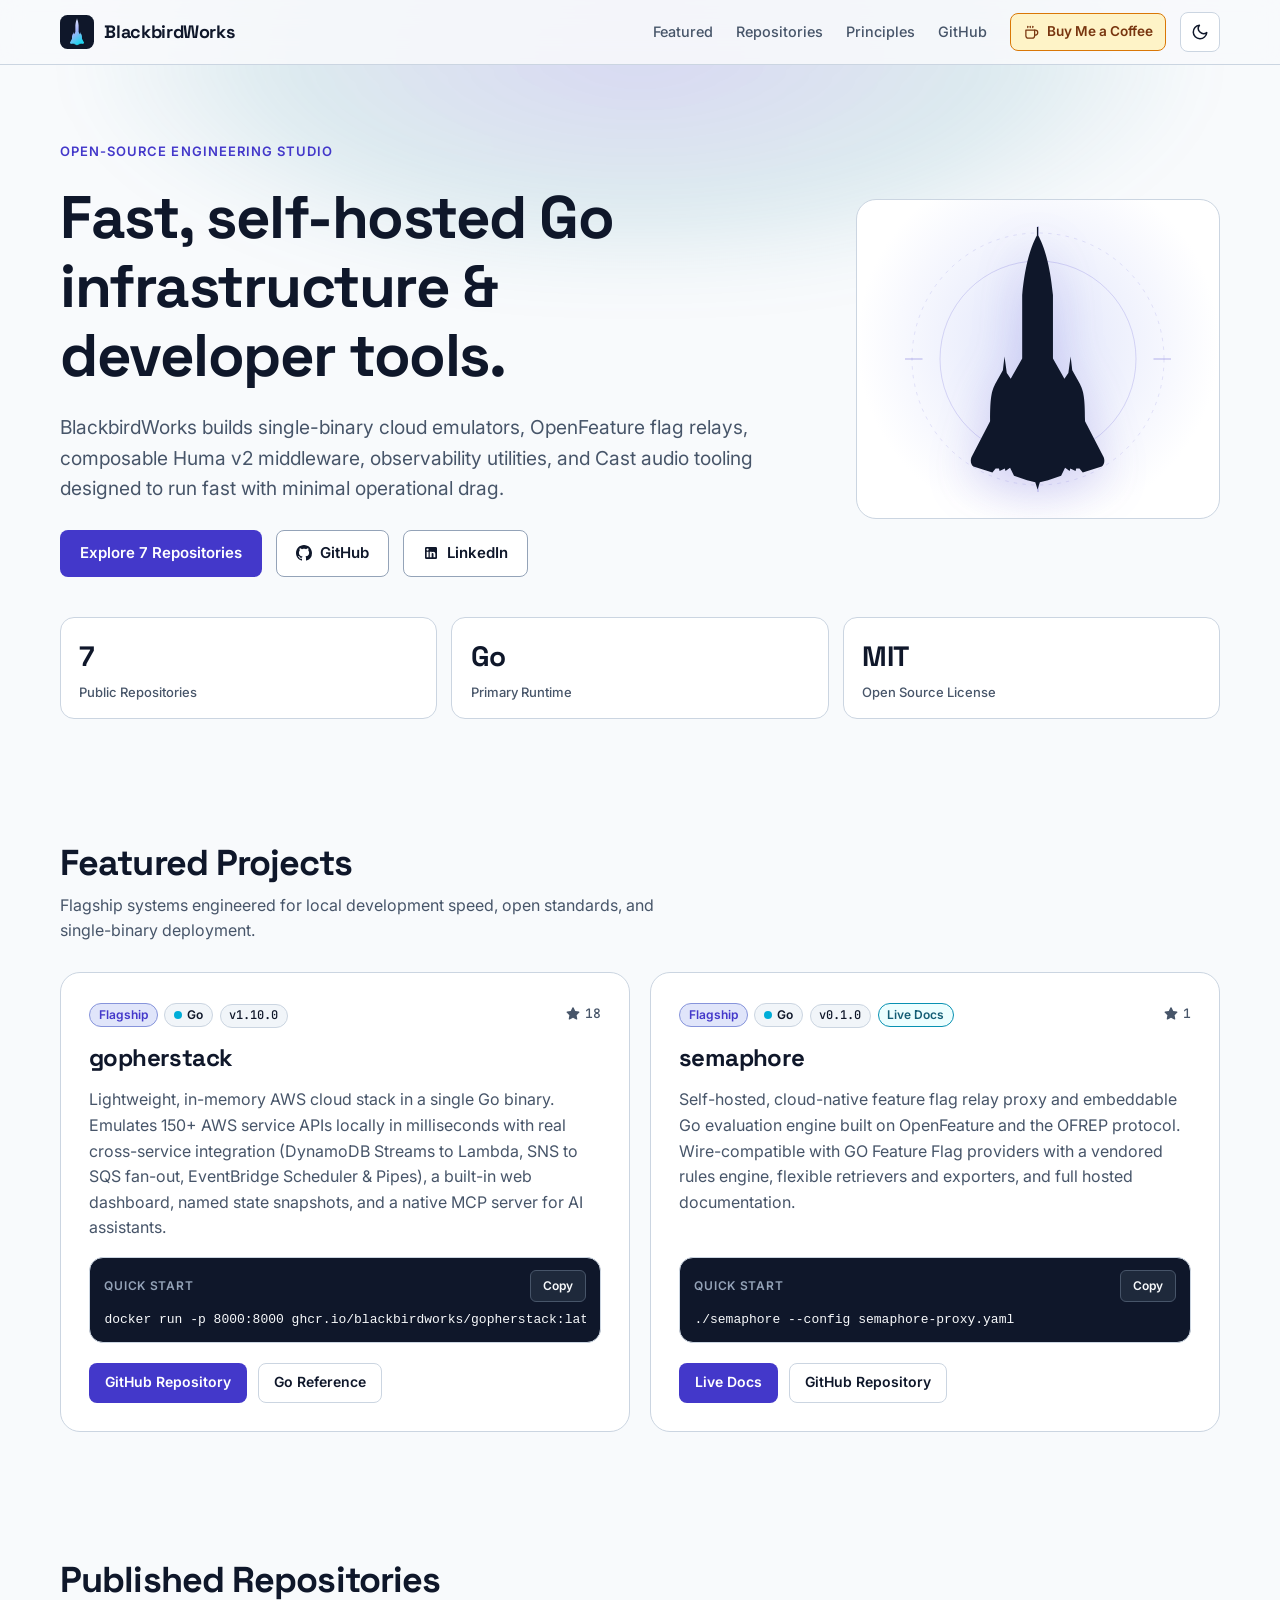
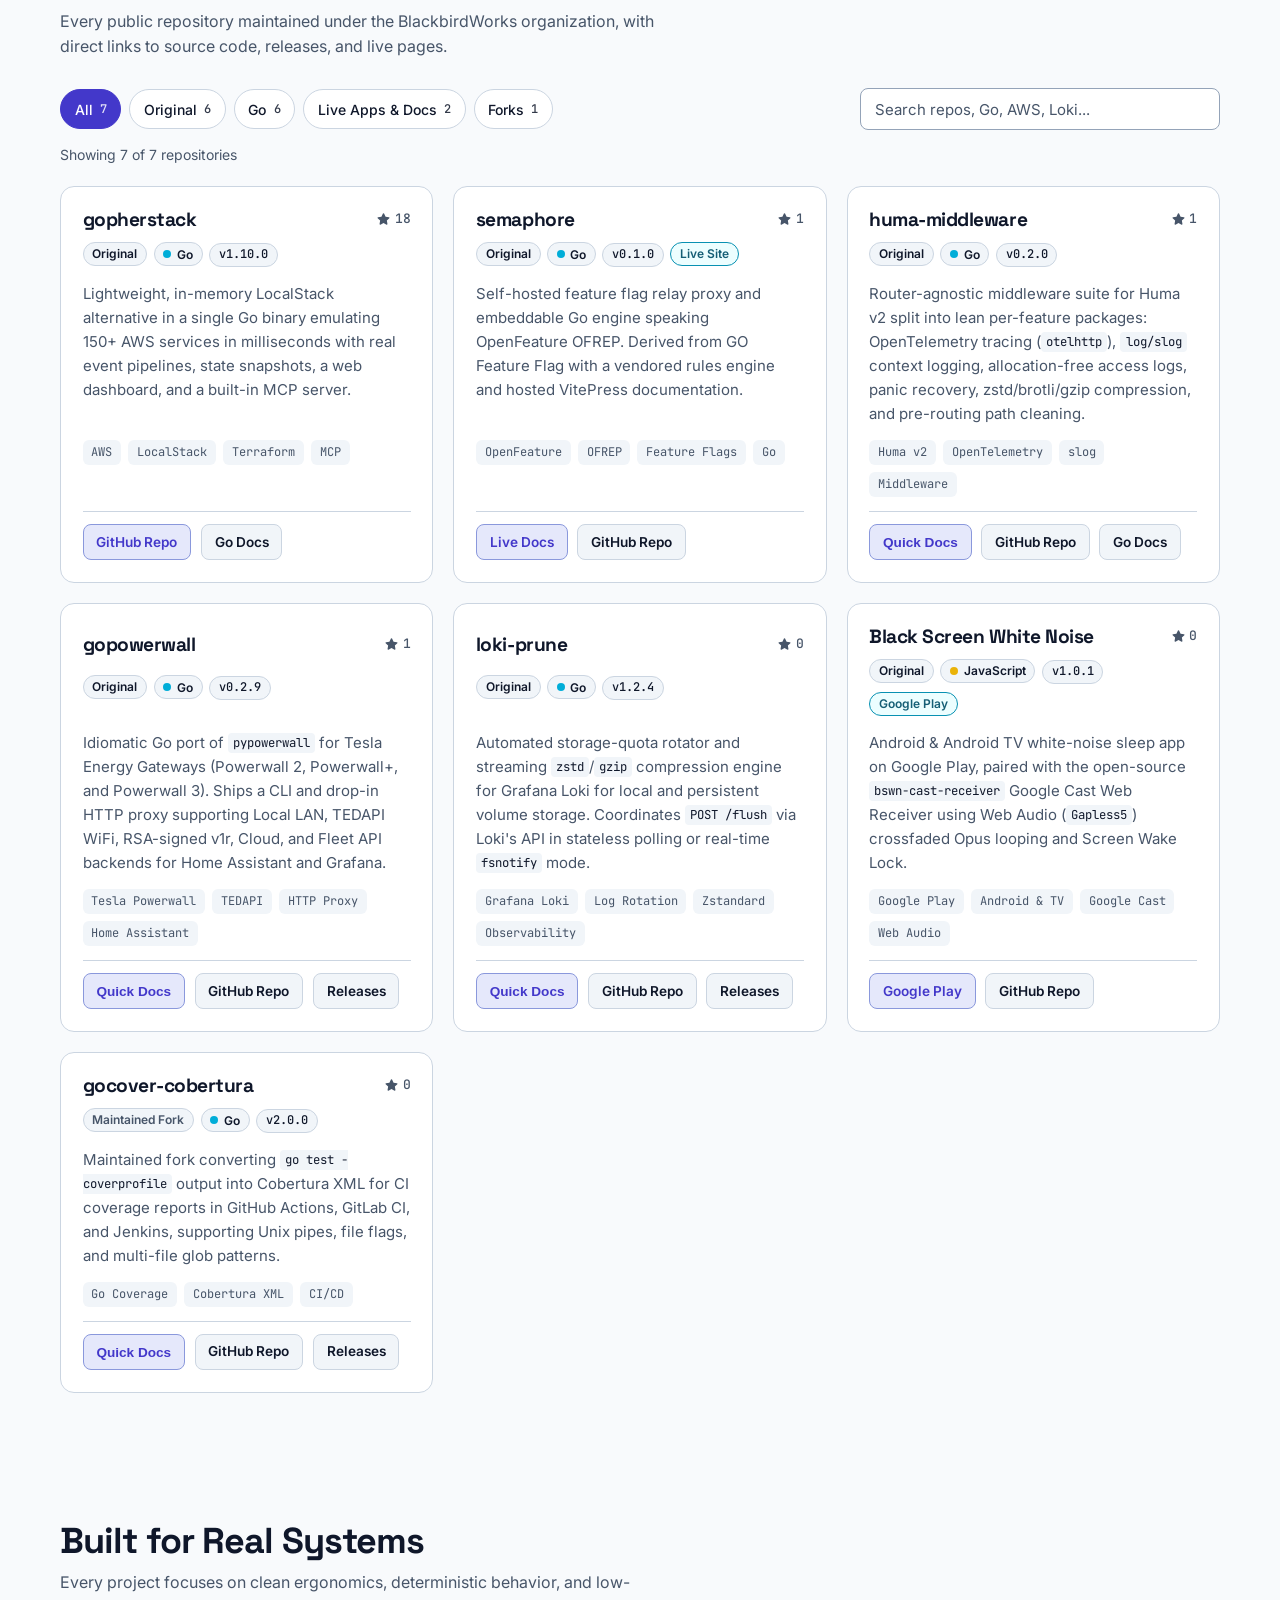
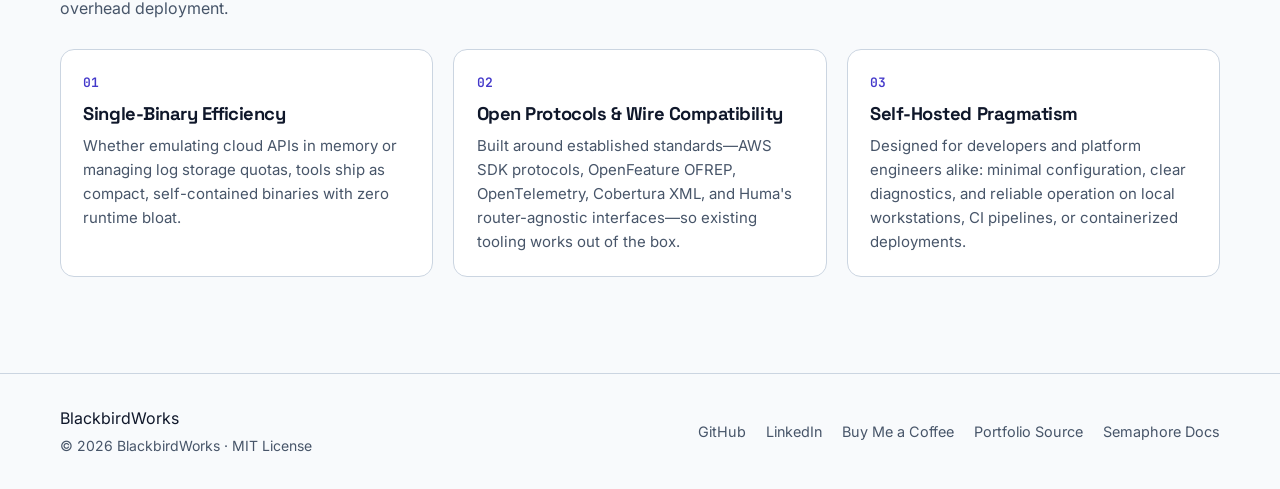
==== commit 9ac7980b: "Add built-in Quick Docs modals for library and CLI repositories" ====
--- a/site/index.html
+++ b/site/index.html
@@ -22,8 +22,8 @@
   <link rel="preconnect" href="https://fonts.googleapis.com">
   <link rel="preconnect" href="https://fonts.gstatic.com" crossorigin>
   <link href="https://fonts.googleapis.com/css2?family=Inter:wght@400;500;600&family=JetBrains+Mono:wght@400;500&family=Space+Grotesk:wght@600;700&display=swap" rel="stylesheet">
-  <link rel="stylesheet" href="./styles.css?v=2">
-  <script type="module" src="./app.js?v=2"></script>
+  <link rel="stylesheet" href="./styles.css?v=4">
+  <script type="module" src="./app.js?v=4"></script>
 </head>
 <body>
   <a href="#main-content" class="skip-link visually-hidden">Skip to main content</a>
@@ -402,7 +402,7 @@
           >
             <header class="repo-card-header">
               <div class="repo-title-row">
-                <h3>huma-middleware</h3>
+                <h3><button type="button" class="repo-title-btn" data-doc-dialog="doc-huma-middleware">huma-middleware</button></h3>
                 <span class="star-pill" aria-label="GitHub stars">
                   <svg aria-hidden="true" viewBox="0 0 16 16" width="13" height="13" fill="currentColor">
                     <path d="M8 .25a.75.75 0 0 1 .673.418l1.882 3.815 4.21.612a.75.75 0 0 1 .416 1.279l-3.046 2.97.719 4.192a.751.751 0 0 1-1.088.791L8 12.347l-3.766 1.98a.75.75 0 0 1-1.088-.79l.72-4.194L.818 6.374a.75.75 0 0 1 .416-1.28l4.21-.611L7.327.668A.75.75 0 0 1 8 .25Z"/>
@@ -431,7 +431,10 @@
             </ul>
 
             <footer class="repo-links">
-              <a href="https://github.com/BlackbirdWorks/huma-middleware" target="_blank" rel="noopener noreferrer" class="repo-link repo-link--primary">
+              <button type="button" class="repo-link repo-link--primary" data-doc-dialog="doc-huma-middleware">
+                Quick Docs <span class="visually-hidden">for huma-middleware</span>
+              </button>
+              <a href="https://github.com/BlackbirdWorks/huma-middleware" target="_blank" rel="noopener noreferrer" class="repo-link">
                 GitHub Repo <span class="visually-hidden">for huma-middleware</span>
               </a>
               <a href="https://pkg.go.dev/github.com/blackbirdworks/huma-middleware" target="_blank" rel="noopener noreferrer" class="repo-link">
@@ -450,7 +453,7 @@
           >
             <header class="repo-card-header">
               <div class="repo-title-row">
-                <h3>gopowerwall</h3>
+                <h3><button type="button" class="repo-title-btn" data-doc-dialog="doc-gopowerwall">gopowerwall</button></h3>
                 <span class="star-pill" aria-label="GitHub stars">
                   <svg aria-hidden="true" viewBox="0 0 16 16" width="13" height="13" fill="currentColor">
                     <path d="M8 .25a.75.75 0 0 1 .673.418l1.882 3.815 4.21.612a.75.75 0 0 1 .416 1.279l-3.046 2.97.719 4.192a.751.751 0 0 1-1.088.791L8 12.347l-3.766 1.98a.75.75 0 0 1-1.088-.79l.72-4.194L.818 6.374a.75.75 0 0 1 .416-1.28l4.21-.611L7.327.668A.75.75 0 0 1 8 .25Z"/>
@@ -479,7 +482,10 @@
             </ul>
 
             <footer class="repo-links">
-              <a href="https://github.com/BlackbirdWorks/gopowerwall" target="_blank" rel="noopener noreferrer" class="repo-link repo-link--primary">
+              <button type="button" class="repo-link repo-link--primary" data-doc-dialog="doc-gopowerwall">
+                Quick Docs <span class="visually-hidden">for gopowerwall</span>
+              </button>
+              <a href="https://github.com/BlackbirdWorks/gopowerwall" target="_blank" rel="noopener noreferrer" class="repo-link">
                 GitHub Repo <span class="visually-hidden">for gopowerwall</span>
               </a>
               <a href="https://github.com/BlackbirdWorks/gopowerwall/releases" target="_blank" rel="noopener noreferrer" class="repo-link">
@@ -498,7 +504,7 @@
           >
             <header class="repo-card-header">
               <div class="repo-title-row">
-                <h3>loki-prune</h3>
+                <h3><button type="button" class="repo-title-btn" data-doc-dialog="doc-loki-prune">loki-prune</button></h3>
                 <span class="star-pill" aria-label="GitHub stars">
                   <svg aria-hidden="true" viewBox="0 0 16 16" width="13" height="13" fill="currentColor">
                     <path d="M8 .25a.75.75 0 0 1 .673.418l1.882 3.815 4.21.612a.75.75 0 0 1 .416 1.279l-3.046 2.97.719 4.192a.751.751 0 0 1-1.088.791L8 12.347l-3.766 1.98a.75.75 0 0 1-1.088-.79l.72-4.194L.818 6.374a.75.75 0 0 1 .416-1.28l4.21-.611L7.327.668A.75.75 0 0 1 8 .25Z"/>
@@ -527,7 +533,10 @@
             </ul>
 
             <footer class="repo-links">
-              <a href="https://github.com/BlackbirdWorks/loki-prune" target="_blank" rel="noopener noreferrer" class="repo-link repo-link--primary">
+              <button type="button" class="repo-link repo-link--primary" data-doc-dialog="doc-loki-prune">
+                Quick Docs <span class="visually-hidden">for loki-prune</span>
+              </button>
+              <a href="https://github.com/BlackbirdWorks/loki-prune" target="_blank" rel="noopener noreferrer" class="repo-link">
                 GitHub Repo <span class="visually-hidden">for loki-prune</span>
               </a>
               <a href="https://github.com/BlackbirdWorks/loki-prune/releases" target="_blank" rel="noopener noreferrer" class="repo-link">
@@ -595,7 +604,7 @@
           >
             <header class="repo-card-header">
               <div class="repo-title-row">
-                <h3>gocover-cobertura</h3>
+                <h3><button type="button" class="repo-title-btn" data-doc-dialog="doc-gocover-cobertura">gocover-cobertura</button></h3>
                 <span class="star-pill" aria-label="GitHub stars">
                   <svg aria-hidden="true" viewBox="0 0 16 16" width="13" height="13" fill="currentColor">
                     <path d="M8 .25a.75.75 0 0 1 .673.418l1.882 3.815 4.21.612a.75.75 0 0 1 .416 1.279l-3.046 2.97.719 4.192a.751.751 0 0 1-1.088.791L8 12.347l-3.766 1.98a.75.75 0 0 1-1.088-.79l.72-4.194L.818 6.374a.75.75 0 0 1 .416-1.28l4.21-.611L7.327.668A.75.75 0 0 1 8 .25Z"/>
@@ -623,7 +632,10 @@
             </ul>
 
             <footer class="repo-links">
-              <a href="https://github.com/BlackbirdWorks/gocover-cobertura" target="_blank" rel="noopener noreferrer" class="repo-link repo-link--primary">
+              <button type="button" class="repo-link repo-link--primary" data-doc-dialog="doc-gocover-cobertura">
+                Quick Docs <span class="visually-hidden">for gocover-cobertura</span>
+              </button>
+              <a href="https://github.com/BlackbirdWorks/gocover-cobertura" target="_blank" rel="noopener noreferrer" class="repo-link">
                 GitHub Repo <span class="visually-hidden">for gocover-cobertura</span>
               </a>
               <a href="https://github.com/BlackbirdWorks/gocover-cobertura/releases" target="_blank" rel="noopener noreferrer" class="repo-link">
@@ -720,6 +732,390 @@
     </div>
   </footer>
 
+  <dialog id="doc-huma-middleware" class="doc-dialog" closedby="any" aria-labelledby="doc-huma-middleware-title">
+    <header class="doc-header">
+      <div class="doc-header-title">
+        <h1 id="doc-huma-middleware-title">huma-middleware</h1>
+        <span class="badge badge-version">v0.2.0</span>
+      </div>
+      <form method="dialog">
+        <button type="submit" class="dialog-close" autofocus>Close</button>
+      </form>
+    </header>
+    <div class="doc-body">
+      <p class="doc-intro">
+        Router-agnostic middleware for <strong>huma v2</strong> (<code>humago</code>, <code>humachi</code>,
+        <code>humagin</code>, etc.). Each middleware lives in its own Go package so your binary links only the
+        dependencies you import.
+      </p>
+
+      <div class="snippet-box">
+        <div class="snippet-header">
+          <span id="huma-install-label" class="snippet-label">Install</span>
+          <button type="button" class="copy-btn" data-copy="go get github.com/blackbirdworks/huma-middleware">
+            Copy <span class="visually-hidden">huma-middleware go get command</span>
+          </button>
+        </div>
+        <pre role="region" aria-labelledby="huma-install-label" tabindex="0"><code>go get github.com/blackbirdworks/huma-middleware</code></pre>
+      </div>
+
+      <h2>Included Packages</h2>
+      <div class="doc-table-wrap">
+        <table class="doc-table">
+          <caption>Middleware packages and responsibilities</caption>
+          <thead>
+            <tr>
+              <th scope="col">Package</th>
+              <th scope="col">Layer</th>
+              <th scope="col">What it provides</th>
+            </tr>
+          </thead>
+          <tbody>
+            <tr>
+              <td><code>middleware/cleanpath</code></td>
+              <td><code>net/http</code></td>
+              <td>Normalizes request paths (<code>//a/../b</code> to <code>/b</code>) before router matching.</td>
+            </tr>
+            <tr>
+              <td><code>middleware/tracing</code></td>
+              <td>Huma</td>
+              <td>OpenTelemetry server spans (<code>METHOD /route/{template}</code>) and <code>otelhttp</code> HTTP metrics.</td>
+            </tr>
+            <tr>
+              <td><code>middleware/logging</code></td>
+              <td>Huma</td>
+              <td>Request-scoped <code>log/slog</code> logger stored in context with per-request field enrichment.</td>
+            </tr>
+            <tr>
+              <td><code>middleware/accesslog</code></td>
+              <td>Huma</td>
+              <td>One allocation-free structured access log record per request.</td>
+            </tr>
+            <tr>
+              <td><code>middleware/recovery</code></td>
+              <td>Huma</td>
+              <td>Recovers panics, logs stack traces, marks the active span as error, and answers HTTP 500.</td>
+            </tr>
+            <tr>
+              <td><code>middleware/compression</code></td>
+              <td>Huma</td>
+              <td>Content-aware <code>zstd</code>, <code>brotli</code>, and <code>gzip</code> compression (1024 B min, skips <code>text/event-stream</code>).</td>
+            </tr>
+          </tbody>
+        </table>
+      </div>
+
+      <h2>Usage Example</h2>
+      <div class="snippet-box">
+        <div class="snippet-header">
+          <span id="huma-example-label" class="snippet-label">Go</span>
+          <button type="button" class="copy-btn" data-copy="api.UseMiddleware(tracing.New(), recovery.New(), logging.New(), accesslog.New(), compression.New())">
+            Copy <span class="visually-hidden">huma-middleware usage snippet</span>
+          </button>
+        </div>
+        <pre role="region" aria-labelledby="huma-example-label" tabindex="0"><code>mux := http.NewServeMux()
+api := humago.New(mux, huma.DefaultConfig("example", "1.0.0"))
+api.UseMiddleware(
+  tracing.New(tracing.WithSkipPaths("/healthz")),
+  recovery.New(),
+  logging.New(),
+  accesslog.New(),
+  compression.New(),
+)
+handler := cleanpath.Handler(mux) // wrap before routing</code></pre>
+      </div>
+    </div>
+    <footer class="doc-footer">
+      <a href="https://github.com/BlackbirdWorks/huma-middleware" target="_blank" rel="noopener noreferrer" class="btn btn-primary btn-sm">
+        GitHub Repo <span class="visually-hidden">for huma-middleware</span>
+      </a>
+      <a href="https://pkg.go.dev/github.com/blackbirdworks/huma-middleware" target="_blank" rel="noopener noreferrer" class="btn btn-secondary btn-sm">
+        Go Docs <span class="visually-hidden">for huma-middleware</span>
+      </a>
+    </footer>
+  </dialog>
+
+  <dialog id="doc-loki-prune" class="doc-dialog" closedby="any" aria-labelledby="doc-loki-prune-title">
+    <header class="doc-header">
+      <div class="doc-header-title">
+        <h1 id="doc-loki-prune-title">loki-prune</h1>
+        <span class="badge badge-version">v1.2.4</span>
+      </div>
+      <form method="dialog">
+        <button type="submit" class="dialog-close" autofocus>Close</button>
+      </form>
+    </header>
+    <div class="doc-body">
+      <p class="doc-intro">
+        Storage-quota log rotator and streaming compressor for Grafana Loki. Watches configured chunk directories,
+        flushes in-memory streams via Loki's <code>POST /flush</code> API, rotates oldest chunks, and compresses
+        archives with <code>zstd</code> or <code>gzip</code>.
+      </p>
+
+      <div class="snippet-box">
+        <div class="snippet-header">
+          <span id="loki-install-label" class="snippet-label">Install</span>
+          <button type="button" class="copy-btn" data-copy="go install github.com/blackbirdworks/loki-prune/cmd/loki-prune@latest">
+            Copy <span class="visually-hidden">loki-prune install command</span>
+          </button>
+        </div>
+        <pre role="region" aria-labelledby="loki-install-label" tabindex="0"><code>go install github.com/blackbirdworks/loki-prune/cmd/loki-prune@latest
+# or Docker:
+docker pull ghcr.io/blackbirdworks/loki-prune:latest</code></pre>
+      </div>
+
+      <h2>CLI Flags &amp; Modes</h2>
+      <div class="doc-table-wrap">
+        <table class="doc-table">
+          <caption>Available CLI options and daemon modes</caption>
+          <thead>
+            <tr>
+              <th scope="col">Flag / Mode</th>
+              <th scope="col">Behavior</th>
+            </tr>
+          </thead>
+          <tbody>
+            <tr>
+              <td><code>--config &lt;path&gt;</code></td>
+              <td>Path to the YAML quota and Loki coordination configuration file.</td>
+            </tr>
+            <tr>
+              <td><code>--mode poll</code></td>
+              <td>Default stateless periodic walk (<code>interval</code>, adaptive backoff, zero <code>inotify</code> watches).</td>
+            </tr>
+            <tr>
+              <td><code>--mode fsevent</code></td>
+              <td>Real-time recursive <code>fsnotify</code> inventory with configurable write <code>cooldown</code>.</td>
+            </tr>
+            <tr>
+              <td><code>--once</code></td>
+              <td>Evaluate and rotate once, then exit (ideal for scheduled cron jobs).</td>
+            </tr>
+            <tr>
+              <td><code>--dry-run</code></td>
+              <td>Report planned rotations, compressions, and prunes without modifying files.</td>
+            </tr>
+          </tbody>
+        </table>
+      </div>
+
+      <h2>Example Configuration</h2>
+      <div class="snippet-box">
+        <div class="snippet-header">
+          <span id="loki-config-label" class="snippet-label">loki-prune.yaml</span>
+          <button type="button" class="copy-btn" data-copy="loki-prune --config /etc/loki-prune/config.yaml --dry-run">
+            Copy <span class="visually-hidden">loki-prune dry-run command</span>
+          </button>
+        </div>
+        <pre role="region" aria-labelledby="loki-config-label" tabindex="0"><code>loki:
+  url: "http://127.0.0.1:3100"
+  flush_before_rotate: true
+  reload_after_rotate: true
+
+daemon:
+  mode: "poll"
+  interval: "5m"
+  adaptive: true
+
+paths:
+  - name: "loki-chunks"
+    path: "/data/loki/chunks"
+    archive_dir: "/data/loki/archive"
+    trigger_size: "48GB"
+    target_size: "40GB"
+    rotation:
+      max_rotations: 10
+      compress: true
+      type: "zstd"
+      level: 3
+      delay:
+        rotations: 2
+        age: "24h"</code></pre>
+      </div>
+    </div>
+    <footer class="doc-footer">
+      <a href="https://github.com/BlackbirdWorks/loki-prune" target="_blank" rel="noopener noreferrer" class="btn btn-primary btn-sm">
+        GitHub Repo <span class="visually-hidden">for loki-prune</span>
+      </a>
+      <a href="https://github.com/BlackbirdWorks/loki-prune/releases" target="_blank" rel="noopener noreferrer" class="btn btn-secondary btn-sm">
+        Releases <span class="visually-hidden">for loki-prune</span>
+      </a>
+    </footer>
+  </dialog>
+
+  <dialog id="doc-gopowerwall" class="doc-dialog" closedby="any" aria-labelledby="doc-gopowerwall-title">
+    <header class="doc-header">
+      <div class="doc-header-title">
+        <h1 id="doc-gopowerwall-title">gopowerwall</h1>
+        <span class="badge badge-version">v0.2.9</span>
+      </div>
+      <form method="dialog">
+        <button type="submit" class="dialog-close" autofocus>Close</button>
+      </form>
+    </header>
+    <div class="doc-body">
+      <p class="doc-intro">
+        Idiomatic Go port of <code>pypowerwall</code> for Tesla Energy Gateways (Powerwall 2, Powerwall+, and
+        Powerwall 3). Exposes both a typed Go client and a drop-in HTTP proxy compatible with existing Home Assistant,
+        Telegraf, and Grafana setups.
+      </p>
+
+      <div class="snippet-box">
+        <div class="snippet-header">
+          <span id="gopowerwall-install-label" class="snippet-label">Install</span>
+          <button type="button" class="copy-btn" data-copy="go install github.com/blackbirdworks/gopowerwall/cmd/gopowerwall@latest">
+            Copy <span class="visually-hidden">gopowerwall install command</span>
+          </button>
+        </div>
+        <pre role="region" aria-labelledby="gopowerwall-install-label" tabindex="0"><code>go install github.com/blackbirdworks/gopowerwall/cmd/gopowerwall@latest
+go install github.com/blackbirdworks/gopowerwall/cmd/proxy@latest</code></pre>
+      </div>
+
+      <h2>Connection Modes</h2>
+      <div class="doc-table-wrap">
+        <table class="doc-table">
+          <caption>Supported Powerwall transport backends</caption>
+          <thead>
+            <tr>
+              <th scope="col">Flag</th>
+              <th scope="col">Transport</th>
+              <th scope="col">Credentials / Notes</th>
+            </tr>
+          </thead>
+          <tbody>
+            <tr>
+              <td><code>--local</code></td>
+              <td>Gateway HTTPS REST API</td>
+              <td><code>--host</code> + <code>--password</code> (last 5 chars of gateway password).</td>
+            </tr>
+            <tr>
+              <td><code>--tedapi</code></td>
+              <td>Protobuf over gateway AP</td>
+              <td><code>--gw_pwd</code> (gateway WiFi password), defaults to <code>192.168.91.1</code>.</td>
+            </tr>
+            <tr>
+              <td><code>--v1r</code></td>
+              <td>RSA-signed LAN TEDAPI</td>
+              <td>Powerwall 3 wired LAN using <code>--gw_pwd</code> + <code>--rsa_key_path</code>.</td>
+            </tr>
+            <tr>
+              <td><code>--cloud</code></td>
+              <td>Tesla Owner API</td>
+              <td>Reads <code>.pypowerwall.auth</code> / <code>TESLA_REFRESH_TOKEN</code> with auto token refresh.</td>
+            </tr>
+            <tr>
+              <td><code>--fleetapi</code></td>
+              <td>Official Tesla Fleet API</td>
+              <td>Reads <code>.pypowerwall.fleetapi</code> with automatic OAuth2 token refresh.</td>
+            </tr>
+          </tbody>
+        </table>
+      </div>
+
+      <h2>CLI &amp; Proxy Usage</h2>
+      <div class="snippet-box">
+        <div class="snippet-header">
+          <span id="gopowerwall-usage-label" class="snippet-label">Shell</span>
+          <button type="button" class="copy-btn" data-copy="gopowerwall proxy --local --host 192.168.91.1 --password abcde --port 8675">
+            Copy <span class="visually-hidden">gopowerwall proxy command</span>
+          </button>
+        </div>
+        <pre role="region" aria-labelledby="gopowerwall-usage-label" tabindex="0"><code>gopowerwall get --local --host 192.168.91.1 --password abcde --format json
+gopowerwall set --local --host 192.168.91.1 --password abcde --mode self_consumption --reserve 20
+gopowerwall scan 192.168.1.0/24 --json
+gopowerwall proxy --local --host 192.168.91.1 --password abcde --port 8675</code></pre>
+      </div>
+    </div>
+    <footer class="doc-footer">
+      <a href="https://github.com/BlackbirdWorks/gopowerwall" target="_blank" rel="noopener noreferrer" class="btn btn-primary btn-sm">
+        GitHub Repo <span class="visually-hidden">for gopowerwall</span>
+      </a>
+      <a href="https://github.com/BlackbirdWorks/gopowerwall/releases" target="_blank" rel="noopener noreferrer" class="btn btn-secondary btn-sm">
+        Releases <span class="visually-hidden">for gopowerwall</span>
+      </a>
+    </footer>
+  </dialog>
+
+  <dialog id="doc-gocover-cobertura" class="doc-dialog" closedby="any" aria-labelledby="doc-gocover-cobertura-title">
+    <header class="doc-header">
+      <div class="doc-header-title">
+        <h1 id="doc-gocover-cobertura-title">gocover-cobertura</h1>
+        <span class="badge badge-version">v2.0.0</span>
+      </div>
+      <form method="dialog">
+        <button type="submit" class="dialog-close" autofocus>Close</button>
+      </form>
+    </header>
+    <div class="doc-body">
+      <p class="doc-intro">
+        Maintained fork converting <code>go test -coverprofile</code> output to Cobertura XML for CI coverage reports
+        in GitHub Actions, GitLab CI, and Jenkins. Supports Unix pipes, file paths, and multi-file glob patterns.
+      </p>
+
+      <div class="snippet-box">
+        <div class="snippet-header">
+          <span id="gocover-install-label" class="snippet-label">Install</span>
+          <button type="button" class="copy-btn" data-copy="go install github.com/blackbirdworks/gocover-cobertura@latest">
+            Copy <span class="visually-hidden">gocover-cobertura install command</span>
+          </button>
+        </div>
+        <pre role="region" aria-labelledby="gocover-install-label" tabindex="0"><code>go install github.com/blackbirdworks/gocover-cobertura@latest</code></pre>
+      </div>
+
+      <h2>CLI Flags</h2>
+      <div class="doc-table-wrap">
+        <table class="doc-table">
+          <caption>Available command-line flags</caption>
+          <thead>
+            <tr>
+              <th scope="col">Flag</th>
+              <th scope="col">Default</th>
+              <th scope="col">Description</th>
+            </tr>
+          </thead>
+          <tbody>
+            <tr>
+              <td><code>-f, --file</code></td>
+              <td><code>-</code> (stdin)</td>
+              <td>Input Go coverage profile path.</td>
+            </tr>
+            <tr>
+              <td><code>-p, --pattern</code></td>
+              <td><code>""</code></td>
+              <td>Glob pattern matching multiple coverage files (e.g. <code>**/*.out</code>).</td>
+            </tr>
+            <tr>
+              <td><code>-o, --output</code></td>
+              <td><code>-</code> (stdout)</td>
+              <td>Output Cobertura XML file path.</td>
+            </tr>
+          </tbody>
+        </table>
+      </div>
+
+      <h2>Usage Examples</h2>
+      <div class="snippet-box">
+        <div class="snippet-header">
+          <span id="gocover-usage-label" class="snippet-label">Shell</span>
+          <button type="button" class="copy-btn" data-copy="gocover-cobertura &lt; coverage.out &gt; coverage.xml">
+            Copy <span class="visually-hidden">gocover-cobertura pipe command</span>
+          </button>
+        </div>
+        <pre role="region" aria-labelledby="gocover-usage-label" tabindex="0"><code>go test -coverprofile=coverage.out ./...
+gocover-cobertura &lt; coverage.out &gt; coverage.xml
+gocover-cobertura --pattern="tests/**/*.out" -o coverage.xml</code></pre>
+      </div>
+    </div>
+    <footer class="doc-footer">
+      <a href="https://github.com/BlackbirdWorks/gocover-cobertura" target="_blank" rel="noopener noreferrer" class="btn btn-primary btn-sm">
+        GitHub Repo <span class="visually-hidden">for gocover-cobertura</span>
+      </a>
+      <a href="https://github.com/BlackbirdWorks/gocover-cobertura/releases" target="_blank" rel="noopener noreferrer" class="btn btn-secondary btn-sm">
+        Releases <span class="visually-hidden">for gocover-cobertura</span>
+      </a>
+    </footer>
+  </dialog>
+
   <div id="copy-status" class="visually-hidden" aria-live="polite"></div>
 </body>
 </html>
--- a/site/styles.css
+++ b/site/styles.css
@@ -1139,13 +1139,196 @@
   justify-self: center;
 }
 
+/* Clickable repository title triggers & Quick Docs modal */
+.repo-title-btn {
+  padding: 0;
+  border: 0;
+  background: transparent;
+  color: inherit;
+  font: inherit;
+  letter-spacing: inherit;
+  text-align: start;
+  cursor: pointer;
+  transition: color 0.15s ease;
+}
+
+.repo-title-btn:hover {
+  color: var(--brand);
+  text-decoration: underline;
+  text-underline-offset: 0.2em;
+}
+
+dialog:modal {
+  overscroll-behavior: contain;
+}
+
+dialog::backdrop {
+  overflow: hidden;
+  overscroll-behavior: contain;
+  background-color: rgba(2, 6, 23, 0.72);
+  backdrop-filter: blur(4px);
+}
+
+dialog.doc-dialog {
+  margin: auto;
+  padding: 0;
+  inline-size: min(780px, 100% - 2rem);
+  max-block-size: min(86dvb, 840px);
+  border: 1px solid var(--border-strong);
+  border-radius: var(--radius-lg);
+  background-color: var(--bg-elevated);
+  color: var(--text);
+  box-shadow: 0 24px 64px -16px rgba(2, 6, 23, 0.55);
+}
+
+dialog.doc-dialog[open] {
+  display: flex;
+  flex-direction: column;
+}
+
+.doc-header {
+  display: flex;
+  flex-wrap: wrap;
+  align-items: safe center;
+  justify-content: space-between;
+  gap: 0.75rem;
+  padding: 1.15rem 1.4rem;
+  border-block-end: 1px solid var(--border);
+  background-color: var(--bg-elevated);
+}
+
+.doc-header-title {
+  display: flex;
+  flex-wrap: wrap;
+  align-items: safe center;
+  gap: 0.65rem;
+}
+
+.doc-header-title h1 {
+  font-size: clamp(1.25rem, 2.5vw, 1.6rem);
+  max-inline-size: none;
+}
+
+.dialog-close {
+  min-block-size: 38px;
+  min-inline-size: 72px;
+  padding-block: 0.4rem;
+  padding-inline: 0.9rem;
+  border: 1px solid var(--border-strong);
+  border-radius: var(--radius-sm);
+  background-color: var(--bg-subtle);
+  color: var(--text);
+  font-family: var(--font-sans);
+  font-size: 0.875rem;
+  font-weight: 600;
+  cursor: pointer;
+}
+
+.dialog-close:hover {
+  border-color: var(--brand);
+}
+
+.doc-body {
+  display: flex;
+  flex-direction: column;
+  gap: 1.1rem;
+  flex: 1 1 auto;
+  min-block-size: 0;
+  padding: 1.35rem 1.4rem;
+  overflow-y: auto;
+  overscroll-behavior: contain;
+  scrollbar-gutter: stable;
+}
+
+.doc-body > * {
+  flex-shrink: 0;
+  min-inline-size: 0;
+}
+
+.doc-body h2 {
+  font-size: 1.05rem;
+  margin-block-start: 0.25rem;
+}
+
+.doc-intro {
+  margin: 0;
+  color: var(--text-muted);
+}
+
+.doc-intro code,
+.doc-table code {
+  padding-block: 0.08rem;
+  padding-inline: 0.32rem;
+  border-radius: 4px;
+  background-color: var(--bg-subtle);
+  color: var(--text);
+  font-family: var(--font-mono);
+  font-size: 0.85em;
+}
+
+.doc-table-wrap {
+  flex-shrink: 0;
+  max-inline-size: 100%;
+  overflow-x: auto;
+  border: 1px solid var(--border);
+  border-radius: var(--radius-md);
+}
+
+.doc-table {
+  inline-size: 100%;
+  border-collapse: collapse;
+  font-size: 0.875rem;
+  text-align: start;
+}
+
+.doc-table caption {
+  padding: 0.6rem 0.9rem;
+  border-block-end: 1px solid var(--border);
+  background-color: var(--bg-subtle);
+  color: var(--text-muted);
+  font-size: 0.78rem;
+  font-weight: 600;
+  text-align: start;
+}
+
+.doc-table th,
+.doc-table td {
+  padding: 0.65rem 0.9rem;
+  border-block-end: 1px solid var(--border);
+  vertical-align: top;
+}
+
+.doc-table tbody tr:last-child td {
+  border-block-end: 0;
+}
+
+.doc-table th {
+  color: var(--text);
+  font-weight: 600;
+  white-space: nowrap;
+}
+
+.doc-table td {
+  color: var(--text-muted);
+}
+
+.doc-footer {
+  display: flex;
+  flex-wrap: wrap;
+  gap: 0.65rem;
+  padding: 1rem 1.4rem;
+  border-block-start: 1px solid var(--border);
+  background-color: var(--bg-elevated);
+}
+
 /* Touch target enhancement on coarse pointers */
 @media (pointer: coarse) {
   .filter-btn,
   .repo-link,
   .theme-toggle,
   .copy-btn,
-  .btn-header-coffee {
+  .btn-header-coffee,
+  .dialog-close {
     min-block-size: 44px;
   }
 }
@@ -1197,7 +1380,10 @@
   .theme-toggle,
   .snippet-box,
   .hero-emblem,
-  .btn-coffee {
+  .btn-coffee,
+  dialog.doc-dialog,
+  .doc-table-wrap,
+  .dialog-close {
     border: 1px solid CanvasText;
   }
 
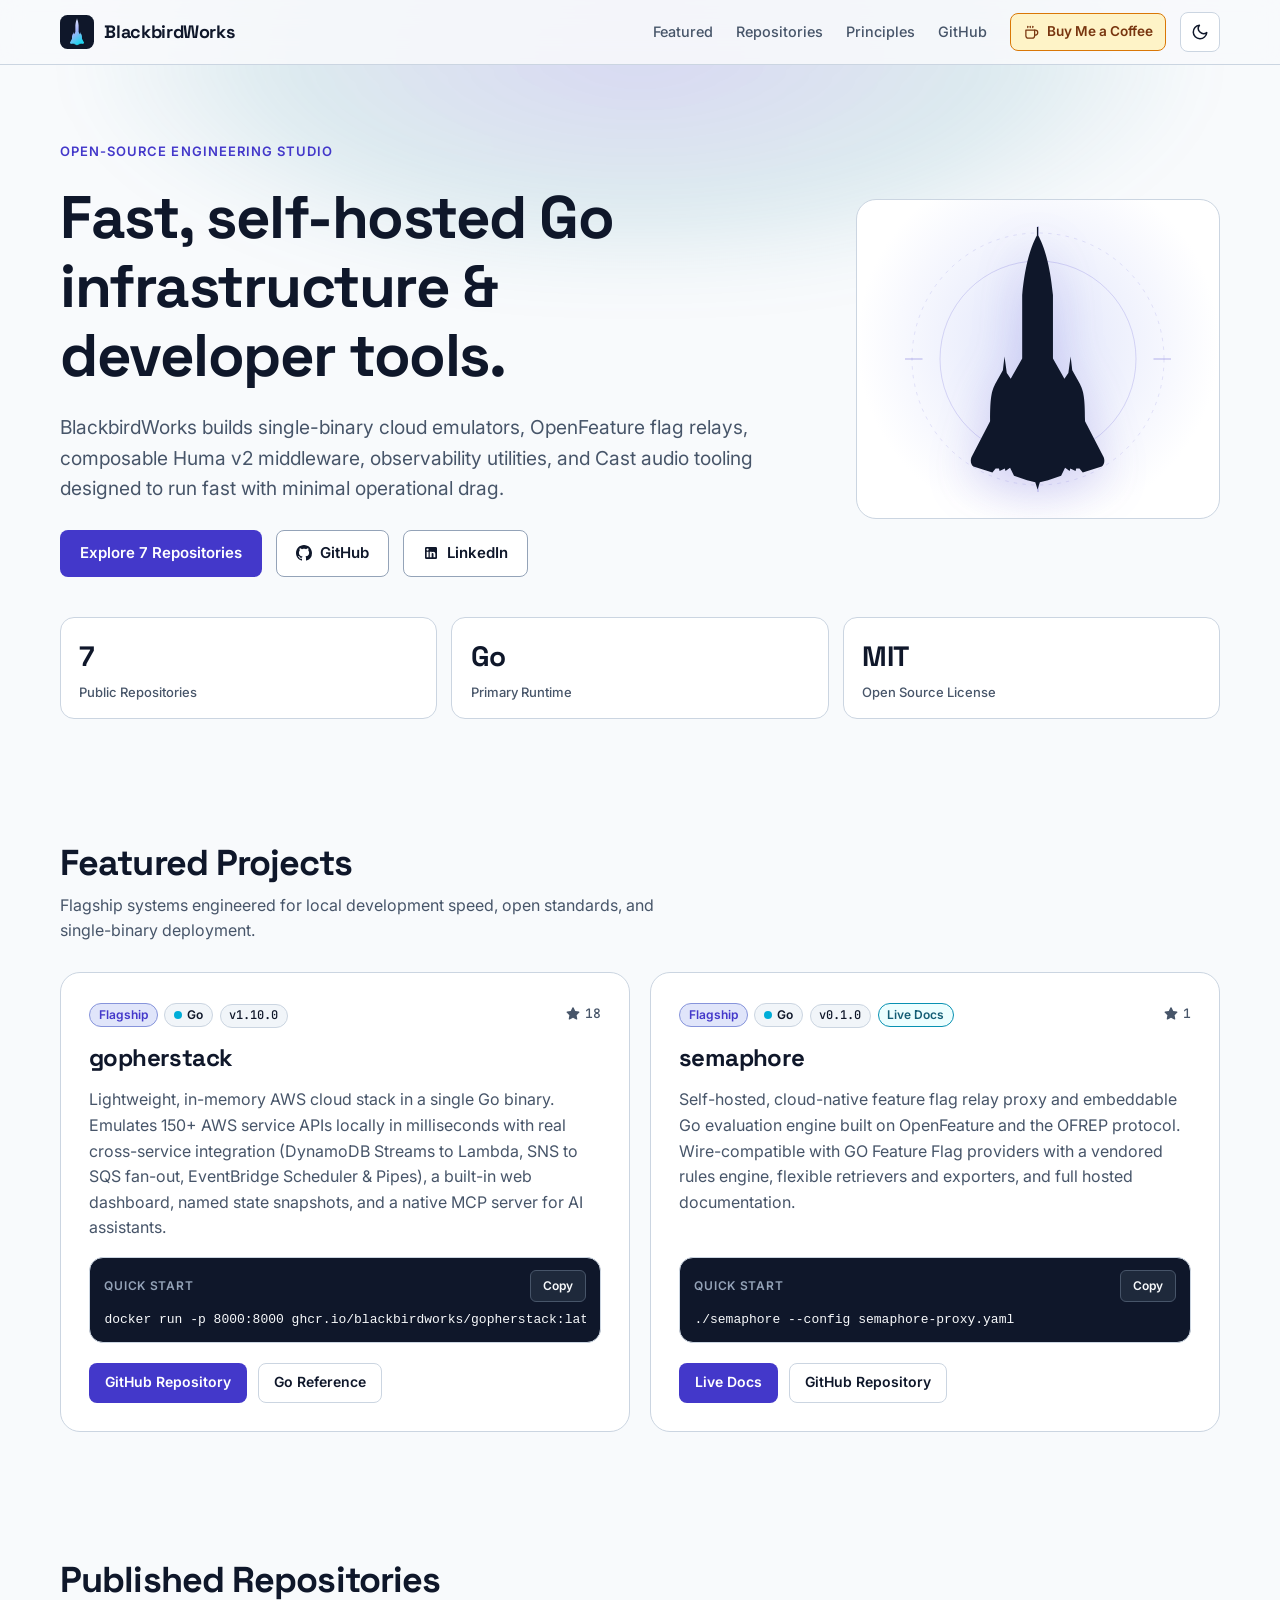
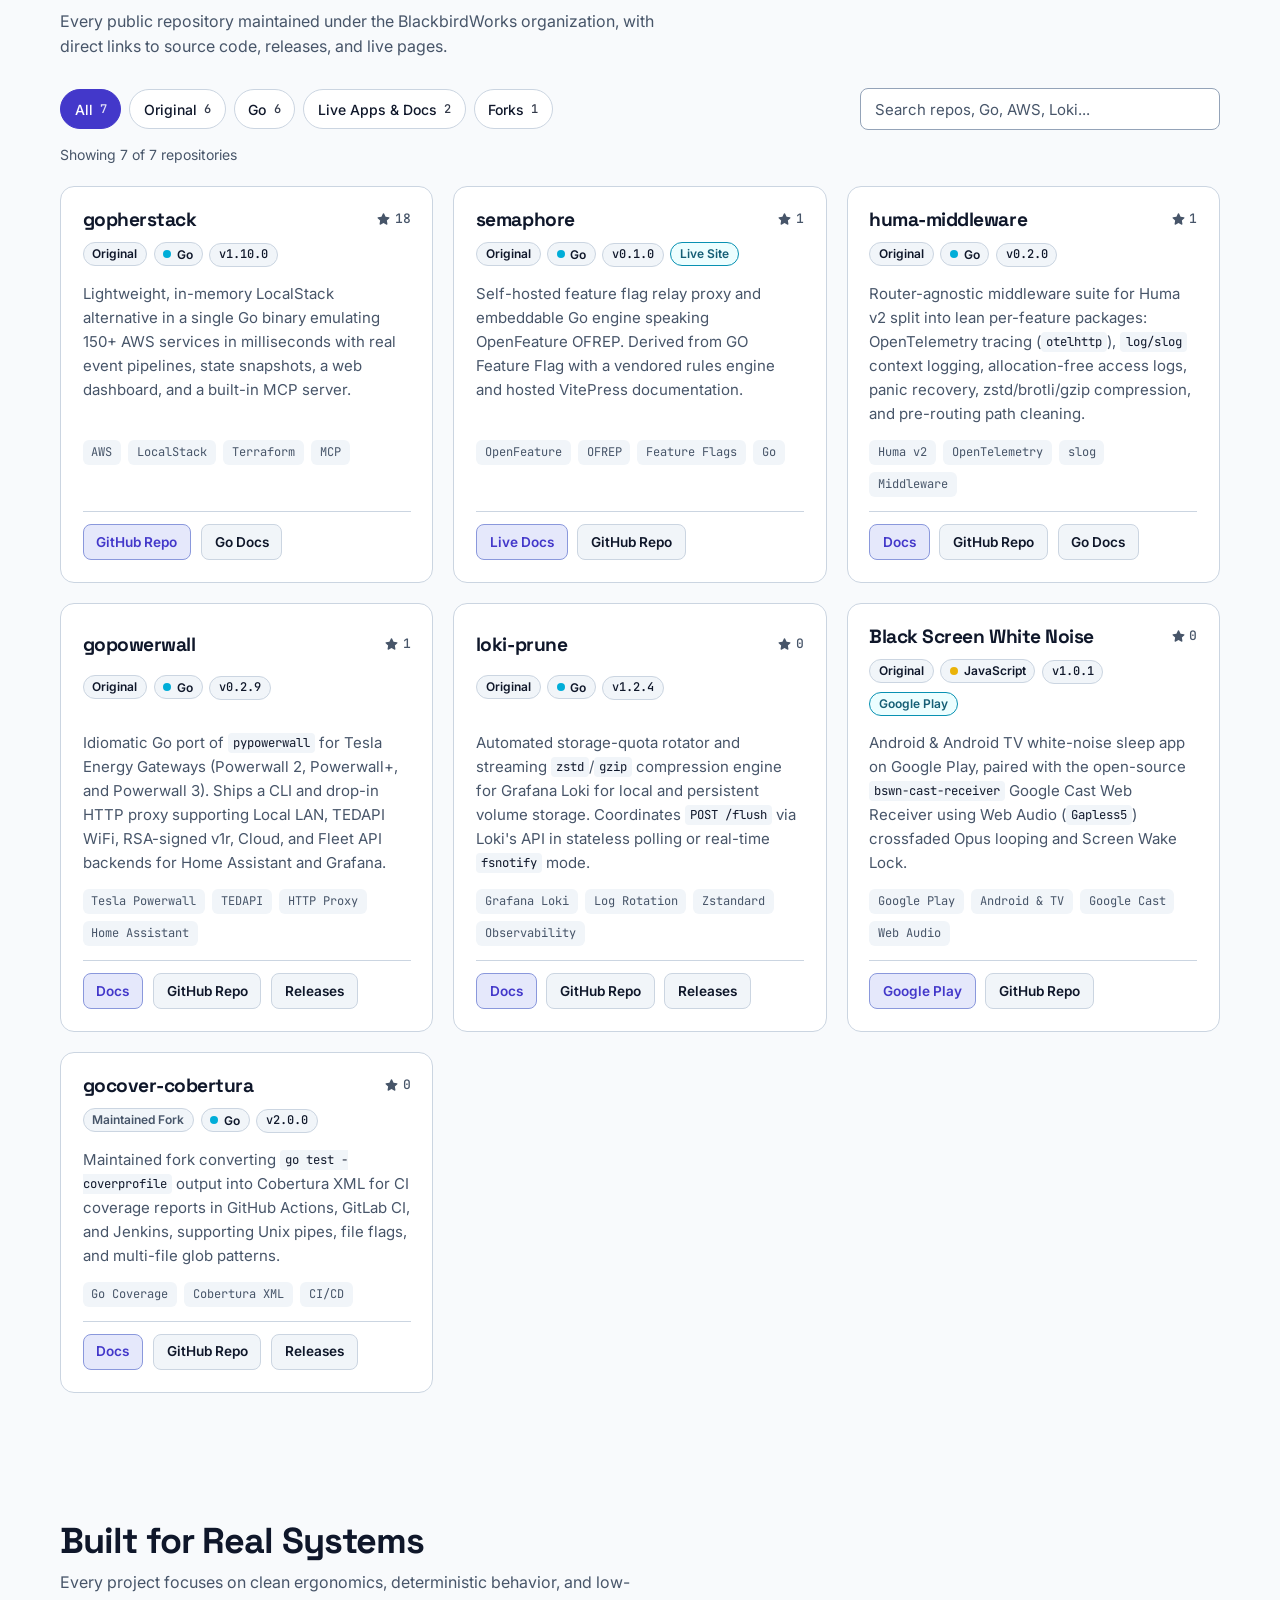
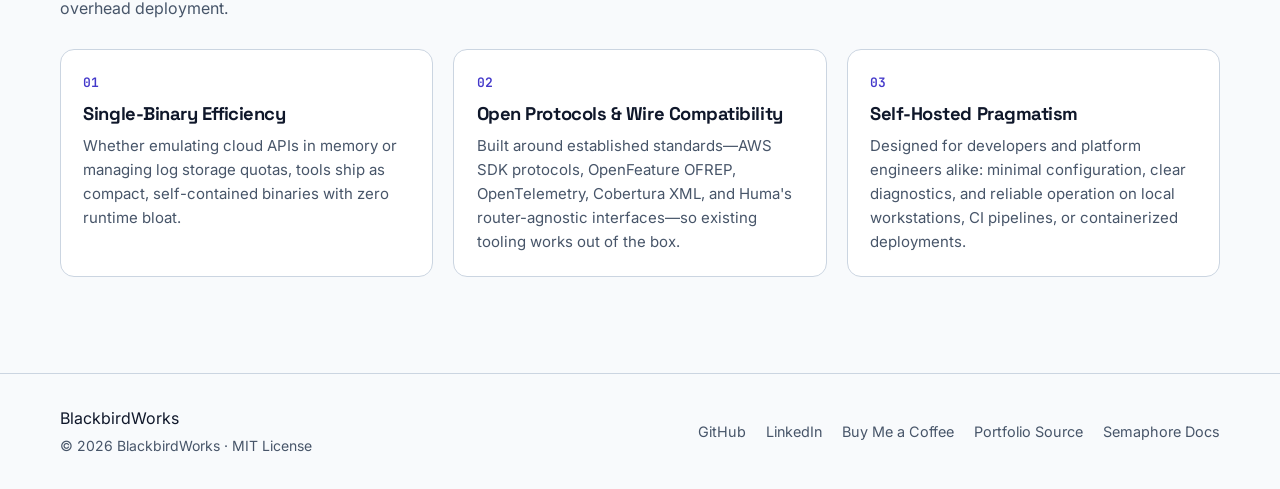
==== commit 29610e83: "Replace Quick Docs dialogs with dedicated static doc pages" ====
--- a/site/index.html
+++ b/site/index.html
@@ -22,8 +22,8 @@
   <link rel="preconnect" href="https://fonts.googleapis.com">
   <link rel="preconnect" href="https://fonts.gstatic.com" crossorigin>
   <link href="https://fonts.googleapis.com/css2?family=Inter:wght@400;500;600&family=JetBrains+Mono:wght@400;500&family=Space+Grotesk:wght@600;700&display=swap" rel="stylesheet">
-  <link rel="stylesheet" href="./styles.css?v=4">
-  <script type="module" src="./app.js?v=4"></script>
+  <link rel="stylesheet" href="./styles.css?v=5">
+  <script type="module" src="./app.js?v=5"></script>
 </head>
 <body>
   <a href="#main-content" class="skip-link visually-hidden">Skip to main content</a>
@@ -402,7 +402,7 @@
           >
             <header class="repo-card-header">
               <div class="repo-title-row">
-                <h3><button type="button" class="repo-title-btn" data-doc-dialog="doc-huma-middleware">huma-middleware</button></h3>
+                <h3>huma-middleware</h3>
                 <span class="star-pill" aria-label="GitHub stars">
                   <svg aria-hidden="true" viewBox="0 0 16 16" width="13" height="13" fill="currentColor">
                     <path d="M8 .25a.75.75 0 0 1 .673.418l1.882 3.815 4.21.612a.75.75 0 0 1 .416 1.279l-3.046 2.97.719 4.192a.751.751 0 0 1-1.088.791L8 12.347l-3.766 1.98a.75.75 0 0 1-1.088-.79l.72-4.194L.818 6.374a.75.75 0 0 1 .416-1.28l4.21-.611L7.327.668A.75.75 0 0 1 8 .25Z"/>
@@ -431,9 +431,9 @@
             </ul>
 
             <footer class="repo-links">
-              <button type="button" class="repo-link repo-link--primary" data-doc-dialog="doc-huma-middleware">
-                Quick Docs <span class="visually-hidden">for huma-middleware</span>
-              </button>
+              <a href="./docs/huma-middleware/" class="repo-link repo-link--primary">
+                Docs <span class="visually-hidden">for huma-middleware</span>
+              </a>
               <a href="https://github.com/BlackbirdWorks/huma-middleware" target="_blank" rel="noopener noreferrer" class="repo-link">
                 GitHub Repo <span class="visually-hidden">for huma-middleware</span>
               </a>
@@ -453,7 +453,7 @@
           >
             <header class="repo-card-header">
               <div class="repo-title-row">
-                <h3><button type="button" class="repo-title-btn" data-doc-dialog="doc-gopowerwall">gopowerwall</button></h3>
+                <h3>gopowerwall</h3>
                 <span class="star-pill" aria-label="GitHub stars">
                   <svg aria-hidden="true" viewBox="0 0 16 16" width="13" height="13" fill="currentColor">
                     <path d="M8 .25a.75.75 0 0 1 .673.418l1.882 3.815 4.21.612a.75.75 0 0 1 .416 1.279l-3.046 2.97.719 4.192a.751.751 0 0 1-1.088.791L8 12.347l-3.766 1.98a.75.75 0 0 1-1.088-.79l.72-4.194L.818 6.374a.75.75 0 0 1 .416-1.28l4.21-.611L7.327.668A.75.75 0 0 1 8 .25Z"/>
@@ -482,9 +482,9 @@
             </ul>
 
             <footer class="repo-links">
-              <button type="button" class="repo-link repo-link--primary" data-doc-dialog="doc-gopowerwall">
-                Quick Docs <span class="visually-hidden">for gopowerwall</span>
-              </button>
+              <a href="./docs/gopowerwall/" class="repo-link repo-link--primary">
+                Docs <span class="visually-hidden">for gopowerwall</span>
+              </a>
               <a href="https://github.com/BlackbirdWorks/gopowerwall" target="_blank" rel="noopener noreferrer" class="repo-link">
                 GitHub Repo <span class="visually-hidden">for gopowerwall</span>
               </a>
@@ -504,7 +504,7 @@
           >
             <header class="repo-card-header">
               <div class="repo-title-row">
-                <h3><button type="button" class="repo-title-btn" data-doc-dialog="doc-loki-prune">loki-prune</button></h3>
+                <h3>loki-prune</h3>
                 <span class="star-pill" aria-label="GitHub stars">
                   <svg aria-hidden="true" viewBox="0 0 16 16" width="13" height="13" fill="currentColor">
                     <path d="M8 .25a.75.75 0 0 1 .673.418l1.882 3.815 4.21.612a.75.75 0 0 1 .416 1.279l-3.046 2.97.719 4.192a.751.751 0 0 1-1.088.791L8 12.347l-3.766 1.98a.75.75 0 0 1-1.088-.79l.72-4.194L.818 6.374a.75.75 0 0 1 .416-1.28l4.21-.611L7.327.668A.75.75 0 0 1 8 .25Z"/>
@@ -533,9 +533,9 @@
             </ul>
 
             <footer class="repo-links">
-              <button type="button" class="repo-link repo-link--primary" data-doc-dialog="doc-loki-prune">
-                Quick Docs <span class="visually-hidden">for loki-prune</span>
-              </button>
+              <a href="./docs/loki-prune/" class="repo-link repo-link--primary">
+                Docs <span class="visually-hidden">for loki-prune</span>
+              </a>
               <a href="https://github.com/BlackbirdWorks/loki-prune" target="_blank" rel="noopener noreferrer" class="repo-link">
                 GitHub Repo <span class="visually-hidden">for loki-prune</span>
               </a>
@@ -604,7 +604,7 @@
           >
             <header class="repo-card-header">
               <div class="repo-title-row">
-                <h3><button type="button" class="repo-title-btn" data-doc-dialog="doc-gocover-cobertura">gocover-cobertura</button></h3>
+                <h3>gocover-cobertura</h3>
                 <span class="star-pill" aria-label="GitHub stars">
                   <svg aria-hidden="true" viewBox="0 0 16 16" width="13" height="13" fill="currentColor">
                     <path d="M8 .25a.75.75 0 0 1 .673.418l1.882 3.815 4.21.612a.75.75 0 0 1 .416 1.279l-3.046 2.97.719 4.192a.751.751 0 0 1-1.088.791L8 12.347l-3.766 1.98a.75.75 0 0 1-1.088-.79l.72-4.194L.818 6.374a.75.75 0 0 1 .416-1.28l4.21-.611L7.327.668A.75.75 0 0 1 8 .25Z"/>
@@ -632,9 +632,9 @@
             </ul>
 
             <footer class="repo-links">
-              <button type="button" class="repo-link repo-link--primary" data-doc-dialog="doc-gocover-cobertura">
-                Quick Docs <span class="visually-hidden">for gocover-cobertura</span>
-              </button>
+              <a href="./docs/gocover-cobertura/" class="repo-link repo-link--primary">
+                Docs <span class="visually-hidden">for gocover-cobertura</span>
+              </a>
               <a href="https://github.com/BlackbirdWorks/gocover-cobertura" target="_blank" rel="noopener noreferrer" class="repo-link">
                 GitHub Repo <span class="visually-hidden">for gocover-cobertura</span>
               </a>
@@ -732,390 +732,6 @@
     </div>
   </footer>
 
-  <dialog id="doc-huma-middleware" class="doc-dialog" closedby="any" aria-labelledby="doc-huma-middleware-title">
-    <header class="doc-header">
-      <div class="doc-header-title">
-        <h1 id="doc-huma-middleware-title">huma-middleware</h1>
-        <span class="badge badge-version">v0.2.0</span>
-      </div>
-      <form method="dialog">
-        <button type="submit" class="dialog-close" autofocus>Close</button>
-      </form>
-    </header>
-    <div class="doc-body">
-      <p class="doc-intro">
-        Router-agnostic middleware for <strong>huma v2</strong> (<code>humago</code>, <code>humachi</code>,
-        <code>humagin</code>, etc.). Each middleware lives in its own Go package so your binary links only the
-        dependencies you import.
-      </p>
-
-      <div class="snippet-box">
-        <div class="snippet-header">
-          <span id="huma-install-label" class="snippet-label">Install</span>
-          <button type="button" class="copy-btn" data-copy="go get github.com/blackbirdworks/huma-middleware">
-            Copy <span class="visually-hidden">huma-middleware go get command</span>
-          </button>
-        </div>
-        <pre role="region" aria-labelledby="huma-install-label" tabindex="0"><code>go get github.com/blackbirdworks/huma-middleware</code></pre>
-      </div>
-
-      <h2>Included Packages</h2>
-      <div class="doc-table-wrap">
-        <table class="doc-table">
-          <caption>Middleware packages and responsibilities</caption>
-          <thead>
-            <tr>
-              <th scope="col">Package</th>
-              <th scope="col">Layer</th>
-              <th scope="col">What it provides</th>
-            </tr>
-          </thead>
-          <tbody>
-            <tr>
-              <td><code>middleware/cleanpath</code></td>
-              <td><code>net/http</code></td>
-              <td>Normalizes request paths (<code>//a/../b</code> to <code>/b</code>) before router matching.</td>
-            </tr>
-            <tr>
-              <td><code>middleware/tracing</code></td>
-              <td>Huma</td>
-              <td>OpenTelemetry server spans (<code>METHOD /route/{template}</code>) and <code>otelhttp</code> HTTP metrics.</td>
-            </tr>
-            <tr>
-              <td><code>middleware/logging</code></td>
-              <td>Huma</td>
-              <td>Request-scoped <code>log/slog</code> logger stored in context with per-request field enrichment.</td>
-            </tr>
-            <tr>
-              <td><code>middleware/accesslog</code></td>
-              <td>Huma</td>
-              <td>One allocation-free structured access log record per request.</td>
-            </tr>
-            <tr>
-              <td><code>middleware/recovery</code></td>
-              <td>Huma</td>
-              <td>Recovers panics, logs stack traces, marks the active span as error, and answers HTTP 500.</td>
-            </tr>
-            <tr>
-              <td><code>middleware/compression</code></td>
-              <td>Huma</td>
-              <td>Content-aware <code>zstd</code>, <code>brotli</code>, and <code>gzip</code> compression (1024 B min, skips <code>text/event-stream</code>).</td>
-            </tr>
-          </tbody>
-        </table>
-      </div>
-
-      <h2>Usage Example</h2>
-      <div class="snippet-box">
-        <div class="snippet-header">
-          <span id="huma-example-label" class="snippet-label">Go</span>
-          <button type="button" class="copy-btn" data-copy="api.UseMiddleware(tracing.New(), recovery.New(), logging.New(), accesslog.New(), compression.New())">
-            Copy <span class="visually-hidden">huma-middleware usage snippet</span>
-          </button>
-        </div>
-        <pre role="region" aria-labelledby="huma-example-label" tabindex="0"><code>mux := http.NewServeMux()
-api := humago.New(mux, huma.DefaultConfig("example", "1.0.0"))
-api.UseMiddleware(
-  tracing.New(tracing.WithSkipPaths("/healthz")),
-  recovery.New(),
-  logging.New(),
-  accesslog.New(),
-  compression.New(),
-)
-handler := cleanpath.Handler(mux) // wrap before routing</code></pre>
-      </div>
-    </div>
-    <footer class="doc-footer">
-      <a href="https://github.com/BlackbirdWorks/huma-middleware" target="_blank" rel="noopener noreferrer" class="btn btn-primary btn-sm">
-        GitHub Repo <span class="visually-hidden">for huma-middleware</span>
-      </a>
-      <a href="https://pkg.go.dev/github.com/blackbirdworks/huma-middleware" target="_blank" rel="noopener noreferrer" class="btn btn-secondary btn-sm">
-        Go Docs <span class="visually-hidden">for huma-middleware</span>
-      </a>
-    </footer>
-  </dialog>
-
-  <dialog id="doc-loki-prune" class="doc-dialog" closedby="any" aria-labelledby="doc-loki-prune-title">
-    <header class="doc-header">
-      <div class="doc-header-title">
-        <h1 id="doc-loki-prune-title">loki-prune</h1>
-        <span class="badge badge-version">v1.2.4</span>
-      </div>
-      <form method="dialog">
-        <button type="submit" class="dialog-close" autofocus>Close</button>
-      </form>
-    </header>
-    <div class="doc-body">
-      <p class="doc-intro">
-        Storage-quota log rotator and streaming compressor for Grafana Loki. Watches configured chunk directories,
-        flushes in-memory streams via Loki's <code>POST /flush</code> API, rotates oldest chunks, and compresses
-        archives with <code>zstd</code> or <code>gzip</code>.
-      </p>
-
-      <div class="snippet-box">
-        <div class="snippet-header">
-          <span id="loki-install-label" class="snippet-label">Install</span>
-          <button type="button" class="copy-btn" data-copy="go install github.com/blackbirdworks/loki-prune/cmd/loki-prune@latest">
-            Copy <span class="visually-hidden">loki-prune install command</span>
-          </button>
-        </div>
-        <pre role="region" aria-labelledby="loki-install-label" tabindex="0"><code>go install github.com/blackbirdworks/loki-prune/cmd/loki-prune@latest
-# or Docker:
-docker pull ghcr.io/blackbirdworks/loki-prune:latest</code></pre>
-      </div>
-
-      <h2>CLI Flags &amp; Modes</h2>
-      <div class="doc-table-wrap">
-        <table class="doc-table">
-          <caption>Available CLI options and daemon modes</caption>
-          <thead>
-            <tr>
-              <th scope="col">Flag / Mode</th>
-              <th scope="col">Behavior</th>
-            </tr>
-          </thead>
-          <tbody>
-            <tr>
-              <td><code>--config &lt;path&gt;</code></td>
-              <td>Path to the YAML quota and Loki coordination configuration file.</td>
-            </tr>
-            <tr>
-              <td><code>--mode poll</code></td>
-              <td>Default stateless periodic walk (<code>interval</code>, adaptive backoff, zero <code>inotify</code> watches).</td>
-            </tr>
-            <tr>
-              <td><code>--mode fsevent</code></td>
-              <td>Real-time recursive <code>fsnotify</code> inventory with configurable write <code>cooldown</code>.</td>
-            </tr>
-            <tr>
-              <td><code>--once</code></td>
-              <td>Evaluate and rotate once, then exit (ideal for scheduled cron jobs).</td>
-            </tr>
-            <tr>
-              <td><code>--dry-run</code></td>
-              <td>Report planned rotations, compressions, and prunes without modifying files.</td>
-            </tr>
-          </tbody>
-        </table>
-      </div>
-
-      <h2>Example Configuration</h2>
-      <div class="snippet-box">
-        <div class="snippet-header">
-          <span id="loki-config-label" class="snippet-label">loki-prune.yaml</span>
-          <button type="button" class="copy-btn" data-copy="loki-prune --config /etc/loki-prune/config.yaml --dry-run">
-            Copy <span class="visually-hidden">loki-prune dry-run command</span>
-          </button>
-        </div>
-        <pre role="region" aria-labelledby="loki-config-label" tabindex="0"><code>loki:
-  url: "http://127.0.0.1:3100"
-  flush_before_rotate: true
-  reload_after_rotate: true
-
-daemon:
-  mode: "poll"
-  interval: "5m"
-  adaptive: true
-
-paths:
-  - name: "loki-chunks"
-    path: "/data/loki/chunks"
-    archive_dir: "/data/loki/archive"
-    trigger_size: "48GB"
-    target_size: "40GB"
-    rotation:
-      max_rotations: 10
-      compress: true
-      type: "zstd"
-      level: 3
-      delay:
-        rotations: 2
-        age: "24h"</code></pre>
-      </div>
-    </div>
-    <footer class="doc-footer">
-      <a href="https://github.com/BlackbirdWorks/loki-prune" target="_blank" rel="noopener noreferrer" class="btn btn-primary btn-sm">
-        GitHub Repo <span class="visually-hidden">for loki-prune</span>
-      </a>
-      <a href="https://github.com/BlackbirdWorks/loki-prune/releases" target="_blank" rel="noopener noreferrer" class="btn btn-secondary btn-sm">
-        Releases <span class="visually-hidden">for loki-prune</span>
-      </a>
-    </footer>
-  </dialog>
-
-  <dialog id="doc-gopowerwall" class="doc-dialog" closedby="any" aria-labelledby="doc-gopowerwall-title">
-    <header class="doc-header">
-      <div class="doc-header-title">
-        <h1 id="doc-gopowerwall-title">gopowerwall</h1>
-        <span class="badge badge-version">v0.2.9</span>
-      </div>
-      <form method="dialog">
-        <button type="submit" class="dialog-close" autofocus>Close</button>
-      </form>
-    </header>
-    <div class="doc-body">
-      <p class="doc-intro">
-        Idiomatic Go port of <code>pypowerwall</code> for Tesla Energy Gateways (Powerwall 2, Powerwall+, and
-        Powerwall 3). Exposes both a typed Go client and a drop-in HTTP proxy compatible with existing Home Assistant,
-        Telegraf, and Grafana setups.
-      </p>
-
-      <div class="snippet-box">
-        <div class="snippet-header">
-          <span id="gopowerwall-install-label" class="snippet-label">Install</span>
-          <button type="button" class="copy-btn" data-copy="go install github.com/blackbirdworks/gopowerwall/cmd/gopowerwall@latest">
-            Copy <span class="visually-hidden">gopowerwall install command</span>
-          </button>
-        </div>
-        <pre role="region" aria-labelledby="gopowerwall-install-label" tabindex="0"><code>go install github.com/blackbirdworks/gopowerwall/cmd/gopowerwall@latest
-go install github.com/blackbirdworks/gopowerwall/cmd/proxy@latest</code></pre>
-      </div>
-
-      <h2>Connection Modes</h2>
-      <div class="doc-table-wrap">
-        <table class="doc-table">
-          <caption>Supported Powerwall transport backends</caption>
-          <thead>
-            <tr>
-              <th scope="col">Flag</th>
-              <th scope="col">Transport</th>
-              <th scope="col">Credentials / Notes</th>
-            </tr>
-          </thead>
-          <tbody>
-            <tr>
-              <td><code>--local</code></td>
-              <td>Gateway HTTPS REST API</td>
-              <td><code>--host</code> + <code>--password</code> (last 5 chars of gateway password).</td>
-            </tr>
-            <tr>
-              <td><code>--tedapi</code></td>
-              <td>Protobuf over gateway AP</td>
-              <td><code>--gw_pwd</code> (gateway WiFi password), defaults to <code>192.168.91.1</code>.</td>
-            </tr>
-            <tr>
-              <td><code>--v1r</code></td>
-              <td>RSA-signed LAN TEDAPI</td>
-              <td>Powerwall 3 wired LAN using <code>--gw_pwd</code> + <code>--rsa_key_path</code>.</td>
-            </tr>
-            <tr>
-              <td><code>--cloud</code></td>
-              <td>Tesla Owner API</td>
-              <td>Reads <code>.pypowerwall.auth</code> / <code>TESLA_REFRESH_TOKEN</code> with auto token refresh.</td>
-            </tr>
-            <tr>
-              <td><code>--fleetapi</code></td>
-              <td>Official Tesla Fleet API</td>
-              <td>Reads <code>.pypowerwall.fleetapi</code> with automatic OAuth2 token refresh.</td>
-            </tr>
-          </tbody>
-        </table>
-      </div>
-
-      <h2>CLI &amp; Proxy Usage</h2>
-      <div class="snippet-box">
-        <div class="snippet-header">
-          <span id="gopowerwall-usage-label" class="snippet-label">Shell</span>
-          <button type="button" class="copy-btn" data-copy="gopowerwall proxy --local --host 192.168.91.1 --password abcde --port 8675">
-            Copy <span class="visually-hidden">gopowerwall proxy command</span>
-          </button>
-        </div>
-        <pre role="region" aria-labelledby="gopowerwall-usage-label" tabindex="0"><code>gopowerwall get --local --host 192.168.91.1 --password abcde --format json
-gopowerwall set --local --host 192.168.91.1 --password abcde --mode self_consumption --reserve 20
-gopowerwall scan 192.168.1.0/24 --json
-gopowerwall proxy --local --host 192.168.91.1 --password abcde --port 8675</code></pre>
-      </div>
-    </div>
-    <footer class="doc-footer">
-      <a href="https://github.com/BlackbirdWorks/gopowerwall" target="_blank" rel="noopener noreferrer" class="btn btn-primary btn-sm">
-        GitHub Repo <span class="visually-hidden">for gopowerwall</span>
-      </a>
-      <a href="https://github.com/BlackbirdWorks/gopowerwall/releases" target="_blank" rel="noopener noreferrer" class="btn btn-secondary btn-sm">
-        Releases <span class="visually-hidden">for gopowerwall</span>
-      </a>
-    </footer>
-  </dialog>
-
-  <dialog id="doc-gocover-cobertura" class="doc-dialog" closedby="any" aria-labelledby="doc-gocover-cobertura-title">
-    <header class="doc-header">
-      <div class="doc-header-title">
-        <h1 id="doc-gocover-cobertura-title">gocover-cobertura</h1>
-        <span class="badge badge-version">v2.0.0</span>
-      </div>
-      <form method="dialog">
-        <button type="submit" class="dialog-close" autofocus>Close</button>
-      </form>
-    </header>
-    <div class="doc-body">
-      <p class="doc-intro">
-        Maintained fork converting <code>go test -coverprofile</code> output to Cobertura XML for CI coverage reports
-        in GitHub Actions, GitLab CI, and Jenkins. Supports Unix pipes, file paths, and multi-file glob patterns.
-      </p>
-
-      <div class="snippet-box">
-        <div class="snippet-header">
-          <span id="gocover-install-label" class="snippet-label">Install</span>
-          <button type="button" class="copy-btn" data-copy="go install github.com/blackbirdworks/gocover-cobertura@latest">
-            Copy <span class="visually-hidden">gocover-cobertura install command</span>
-          </button>
-        </div>
-        <pre role="region" aria-labelledby="gocover-install-label" tabindex="0"><code>go install github.com/blackbirdworks/gocover-cobertura@latest</code></pre>
-      </div>
-
-      <h2>CLI Flags</h2>
-      <div class="doc-table-wrap">
-        <table class="doc-table">
-          <caption>Available command-line flags</caption>
-          <thead>
-            <tr>
-              <th scope="col">Flag</th>
-              <th scope="col">Default</th>
-              <th scope="col">Description</th>
-            </tr>
-          </thead>
-          <tbody>
-            <tr>
-              <td><code>-f, --file</code></td>
-              <td><code>-</code> (stdin)</td>
-              <td>Input Go coverage profile path.</td>
-            </tr>
-            <tr>
-              <td><code>-p, --pattern</code></td>
-              <td><code>""</code></td>
-              <td>Glob pattern matching multiple coverage files (e.g. <code>**/*.out</code>).</td>
-            </tr>
-            <tr>
-              <td><code>-o, --output</code></td>
-              <td><code>-</code> (stdout)</td>
-              <td>Output Cobertura XML file path.</td>
-            </tr>
-          </tbody>
-        </table>
-      </div>
-
-      <h2>Usage Examples</h2>
-      <div class="snippet-box">
-        <div class="snippet-header">
-          <span id="gocover-usage-label" class="snippet-label">Shell</span>
-          <button type="button" class="copy-btn" data-copy="gocover-cobertura &lt; coverage.out &gt; coverage.xml">
-            Copy <span class="visually-hidden">gocover-cobertura pipe command</span>
-          </button>
-        </div>
-        <pre role="region" aria-labelledby="gocover-usage-label" tabindex="0"><code>go test -coverprofile=coverage.out ./...
-gocover-cobertura &lt; coverage.out &gt; coverage.xml
-gocover-cobertura --pattern="tests/**/*.out" -o coverage.xml</code></pre>
-      </div>
-    </div>
-    <footer class="doc-footer">
-      <a href="https://github.com/BlackbirdWorks/gocover-cobertura" target="_blank" rel="noopener noreferrer" class="btn btn-primary btn-sm">
-        GitHub Repo <span class="visually-hidden">for gocover-cobertura</span>
-      </a>
-      <a href="https://github.com/BlackbirdWorks/gocover-cobertura/releases" target="_blank" rel="noopener noreferrer" class="btn btn-secondary btn-sm">
-        Releases <span class="visually-hidden">for gocover-cobertura</span>
-      </a>
-    </footer>
-  </dialog>
-
   <div id="copy-status" class="visually-hidden" aria-live="polite"></div>
 </body>
 </html>
--- a/site/styles.css
+++ b/site/styles.css
@@ -1139,124 +1139,119 @@
   justify-self: center;
 }
 
-/* Clickable repository title triggers & Quick Docs modal */
-.repo-title-btn {
-  padding: 0;
-  border: 0;
-  background: transparent;
-  color: inherit;
-  font: inherit;
-  letter-spacing: inherit;
-  text-align: start;
-  cursor: pointer;
-  transition: color 0.15s ease;
-}
-
-.repo-title-btn:hover {
+/* Dedicated documentation pages */
+.doc-main {
+  display: grid;
+  gap: 2rem;
+  padding-block: clamp(2rem, 4vw, 3.25rem) clamp(3rem, 6vw, 4.5rem);
+  max-inline-size: 860px;
+}
+
+.doc-breadcrumb a {
+  display: inline-flex;
+  align-items: center;
+  min-block-size: 40px;
+  color: var(--text-muted);
+  font-size: 0.9375rem;
+  font-weight: 500;
+  text-decoration: none;
+}
+
+.doc-breadcrumb a:hover {
   color: var(--brand);
   text-decoration: underline;
-  text-underline-offset: 0.2em;
-}
-
-dialog:modal {
-  overscroll-behavior: contain;
-}
-
-dialog::backdrop {
-  overflow: hidden;
-  overscroll-behavior: contain;
-  background-color: rgba(2, 6, 23, 0.72);
-  backdrop-filter: blur(4px);
-}
-
-dialog.doc-dialog {
-  margin: auto;
-  padding: 0;
-  inline-size: min(780px, 100% - 2rem);
-  max-block-size: min(86dvb, 840px);
-  border: 1px solid var(--border-strong);
-  border-radius: var(--radius-lg);
+}
+
+.doc-hero {
+  display: grid;
+  gap: 1rem;
+  padding-block-end: 1.75rem;
+  border-block-end: 1px solid var(--border);
+}
+
+.doc-hero-top {
+  display: flex;
+  flex-wrap: wrap;
+  align-items: safe center;
+  gap: 0.85rem;
+}
+
+.doc-hero-top h1 {
+  max-inline-size: none;
+  font-size: clamp(1.9rem, 4vw, 2.75rem);
+}
+
+.doc-hero-actions {
+  display: flex;
+  flex-wrap: wrap;
+  gap: 0.65rem;
+  padding-block-start: 0.25rem;
+}
+
+.doc-hero .hero-lead a {
+  color: var(--brand);
+  text-decoration: underline;
+  text-underline-offset: 0.18em;
+}
+
+.doc-section {
+  display: grid;
+  gap: 0.85rem;
+  min-inline-size: 0;
+}
+
+.doc-section h2 {
+  font-size: 1.25rem;
+}
+
+.doc-table-wrap {
+  max-inline-size: 100%;
+  overflow-x: auto;
+  border: 1px solid var(--border);
+  border-radius: var(--radius-md);
   background-color: var(--bg-elevated);
-  color: var(--text);
-  box-shadow: 0 24px 64px -16px rgba(2, 6, 23, 0.55);
-}
-
-dialog.doc-dialog[open] {
-  display: flex;
-  flex-direction: column;
-}
-
-.doc-header {
-  display: flex;
-  flex-wrap: wrap;
-  align-items: safe center;
-  justify-content: space-between;
-  gap: 0.75rem;
-  padding: 1.15rem 1.4rem;
+}
+
+.doc-table {
+  inline-size: 100%;
+  border-collapse: collapse;
+  font-size: 0.9rem;
+  text-align: start;
+}
+
+.doc-table caption {
+  padding: 0.65rem 0.95rem;
   border-block-end: 1px solid var(--border);
-  background-color: var(--bg-elevated);
-}
-
-.doc-header-title {
-  display: flex;
-  flex-wrap: wrap;
-  align-items: safe center;
-  gap: 0.65rem;
-}
-
-.doc-header-title h1 {
-  font-size: clamp(1.25rem, 2.5vw, 1.6rem);
-  max-inline-size: none;
-}
-
-.dialog-close {
-  min-block-size: 38px;
-  min-inline-size: 72px;
-  padding-block: 0.4rem;
-  padding-inline: 0.9rem;
-  border: 1px solid var(--border-strong);
-  border-radius: var(--radius-sm);
   background-color: var(--bg-subtle);
-  color: var(--text);
-  font-family: var(--font-sans);
-  font-size: 0.875rem;
+  color: var(--text-muted);
+  font-size: 0.8rem;
   font-weight: 600;
-  cursor: pointer;
-}
-
-.dialog-close:hover {
-  border-color: var(--brand);
-}
-
-.doc-body {
-  display: flex;
-  flex-direction: column;
-  gap: 1.1rem;
-  flex: 1 1 auto;
-  min-block-size: 0;
-  padding: 1.35rem 1.4rem;
-  overflow-y: auto;
-  overscroll-behavior: contain;
-  scrollbar-gutter: stable;
-}
-
-.doc-body > * {
-  flex-shrink: 0;
-  min-inline-size: 0;
-}
-
-.doc-body h2 {
-  font-size: 1.05rem;
-  margin-block-start: 0.25rem;
-}
-
-.doc-intro {
-  margin: 0;
-  color: var(--text-muted);
-}
-
-.doc-intro code,
-.doc-table code {
+  text-align: start;
+}
+
+.doc-table th,
+.doc-table td {
+  padding: 0.7rem 0.95rem;
+  border-block-end: 1px solid var(--border);
+  vertical-align: top;
+}
+
+.doc-table tbody tr:last-child td {
+  border-block-end: 0;
+}
+
+.doc-table th {
+  color: var(--text);
+  font-weight: 600;
+  white-space: nowrap;
+}
+
+.doc-table td {
+  color: var(--text-muted);
+}
+
+.doc-table code,
+.doc-hero code {
   padding-block: 0.08rem;
   padding-inline: 0.32rem;
   border-radius: 4px;
@@ -1266,59 +1261,46 @@
   font-size: 0.85em;
 }
 
-.doc-table-wrap {
-  flex-shrink: 0;
-  max-inline-size: 100%;
-  overflow-x: auto;
+.doc-siblings {
+  display: grid;
+  gap: 0.75rem;
+  padding-block-start: 1.5rem;
+  border-block-start: 1px solid var(--border);
+}
+
+.doc-siblings h2 {
+  font-size: 1.05rem;
+  color: var(--text-muted);
+}
+
+.doc-sibling-list {
+  display: flex;
+  flex-wrap: wrap;
+  gap: 0.6rem;
+  list-style: none;
+  margin: 0;
+  padding: 0;
+}
+
+.doc-sibling-link {
+  display: inline-flex;
+  align-items: center;
+  min-block-size: 40px;
+  padding-block: 0.4rem;
+  padding-inline: 0.9rem;
   border: 1px solid var(--border);
-  border-radius: var(--radius-md);
-}
-
-.doc-table {
-  inline-size: 100%;
-  border-collapse: collapse;
-  font-size: 0.875rem;
-  text-align: start;
-}
-
-.doc-table caption {
-  padding: 0.6rem 0.9rem;
-  border-block-end: 1px solid var(--border);
-  background-color: var(--bg-subtle);
-  color: var(--text-muted);
-  font-size: 0.78rem;
-  font-weight: 600;
-  text-align: start;
-}
-
-.doc-table th,
-.doc-table td {
-  padding: 0.65rem 0.9rem;
-  border-block-end: 1px solid var(--border);
-  vertical-align: top;
-}
-
-.doc-table tbody tr:last-child td {
-  border-block-end: 0;
-}
-
-.doc-table th {
-  color: var(--text);
-  font-weight: 600;
-  white-space: nowrap;
-}
-
-.doc-table td {
-  color: var(--text-muted);
-}
-
-.doc-footer {
-  display: flex;
-  flex-wrap: wrap;
-  gap: 0.65rem;
-  padding: 1rem 1.4rem;
-  border-block-start: 1px solid var(--border);
+  border-radius: var(--radius-sm);
   background-color: var(--bg-elevated);
+  color: var(--text);
+  font-family: var(--font-mono);
+  font-size: 0.85rem;
+  font-weight: 500;
+  text-decoration: none;
+}
+
+.doc-sibling-link:hover {
+  border-color: var(--brand);
+  color: var(--brand);
 }
 
 /* Touch target enhancement on coarse pointers */
@@ -1328,7 +1310,7 @@
   .theme-toggle,
   .copy-btn,
   .btn-header-coffee,
-  .dialog-close {
+  .doc-sibling-link {
     min-block-size: 44px;
   }
 }
@@ -1381,9 +1363,8 @@
   .snippet-box,
   .hero-emblem,
   .btn-coffee,
-  dialog.doc-dialog,
   .doc-table-wrap,
-  .dialog-close {
+  .doc-sibling-link {
     border: 1px solid CanvasText;
   }
 
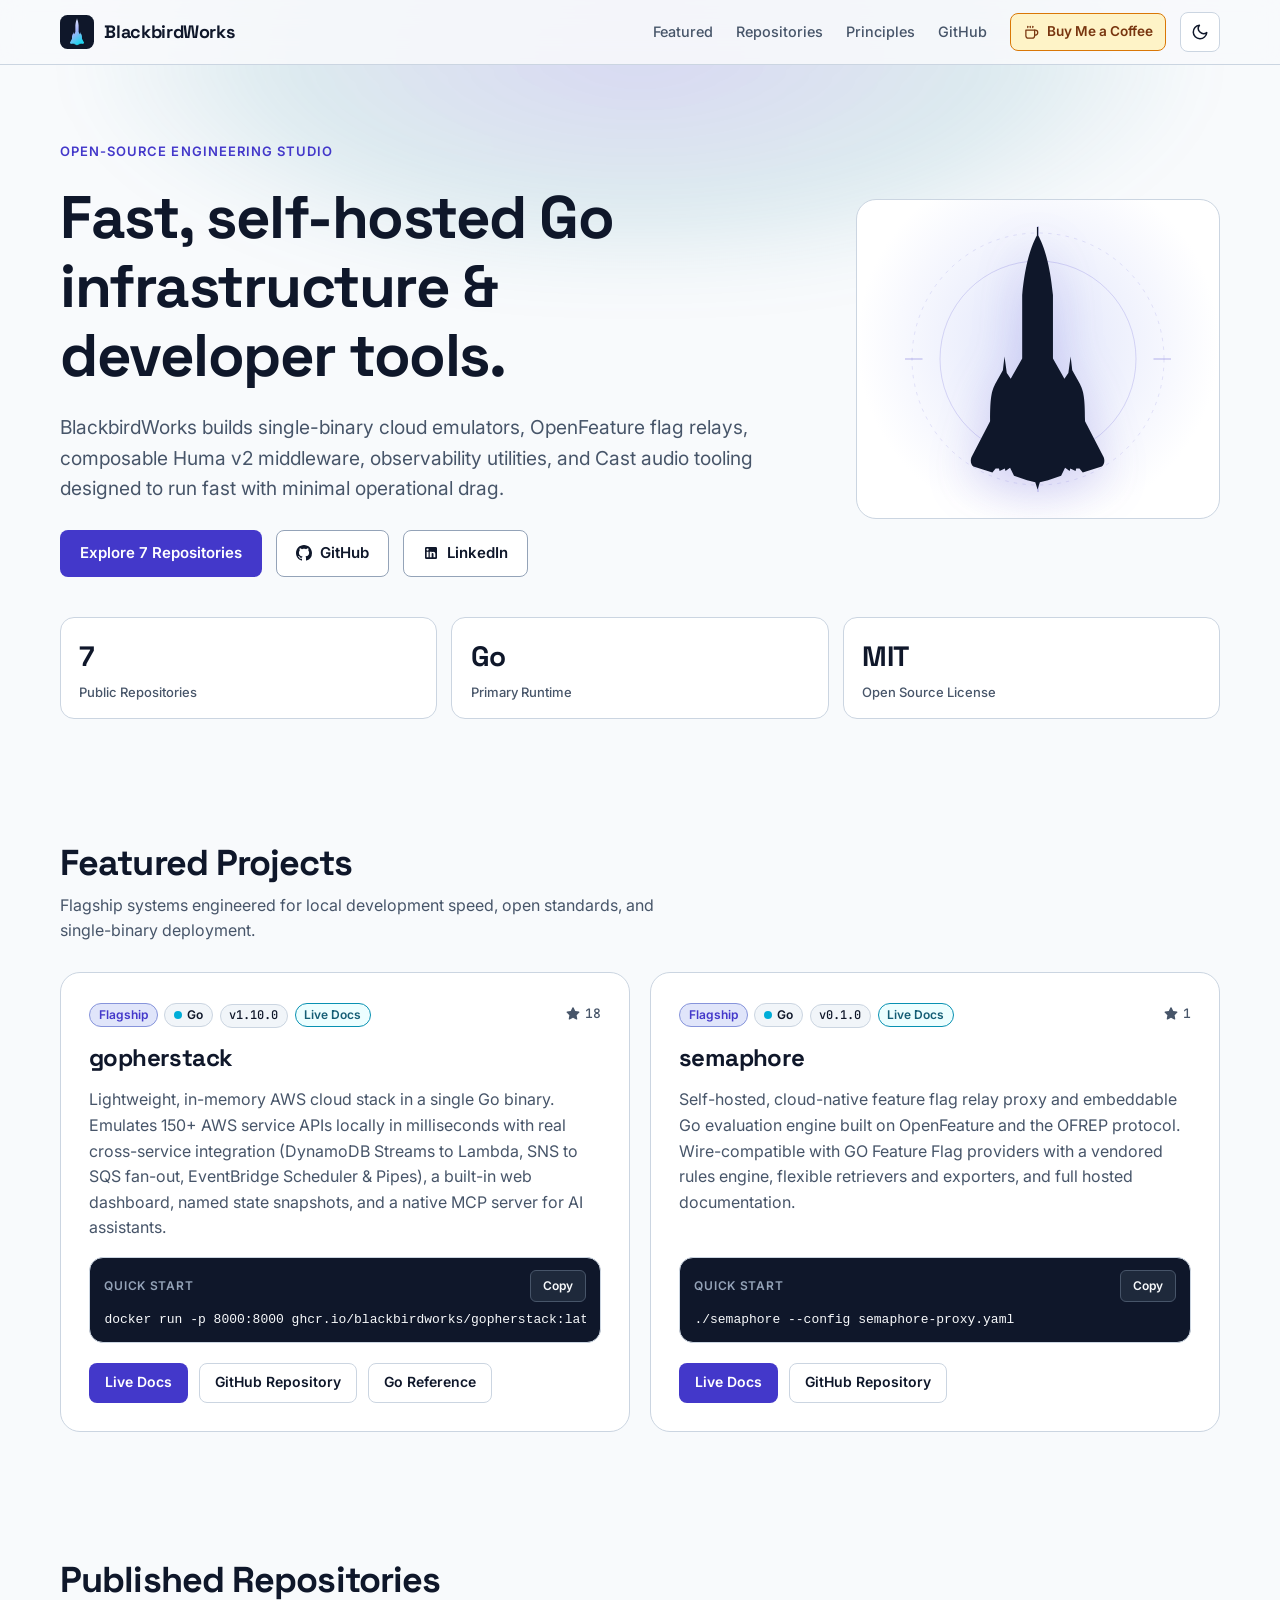
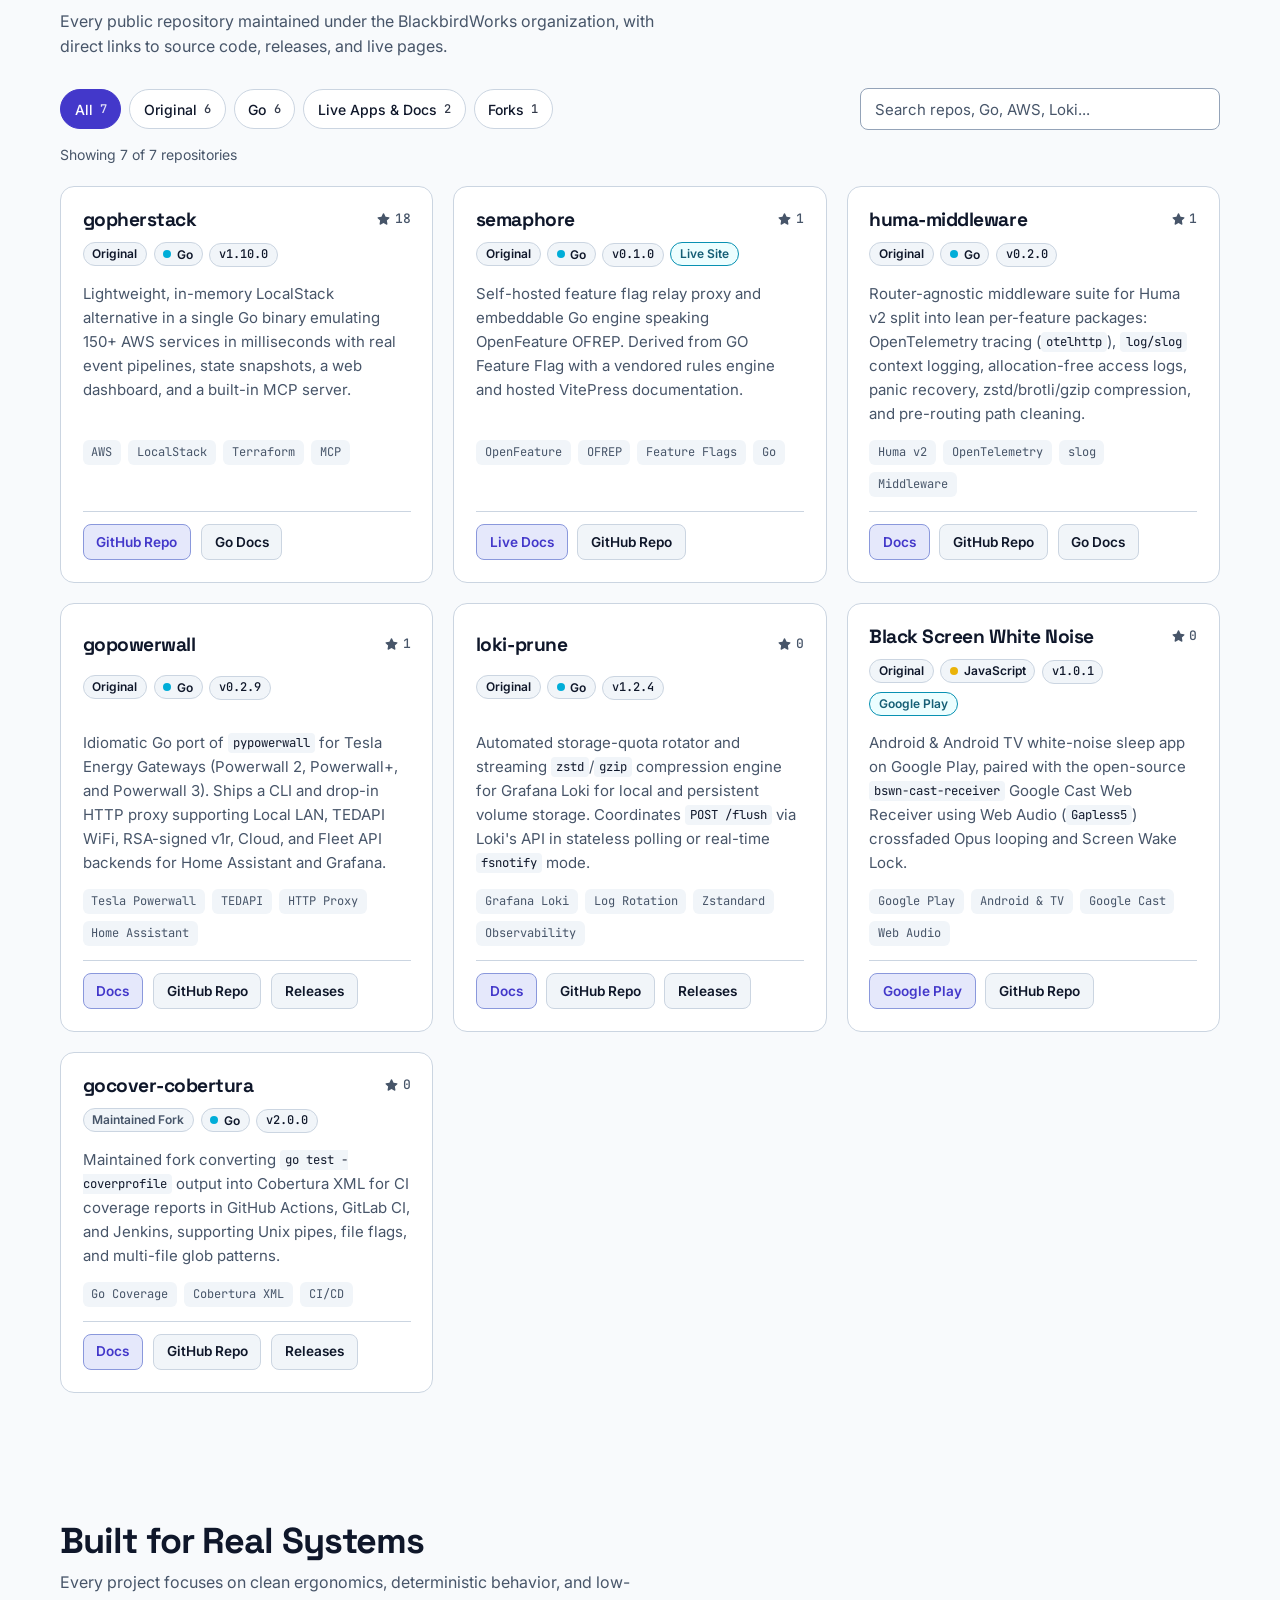
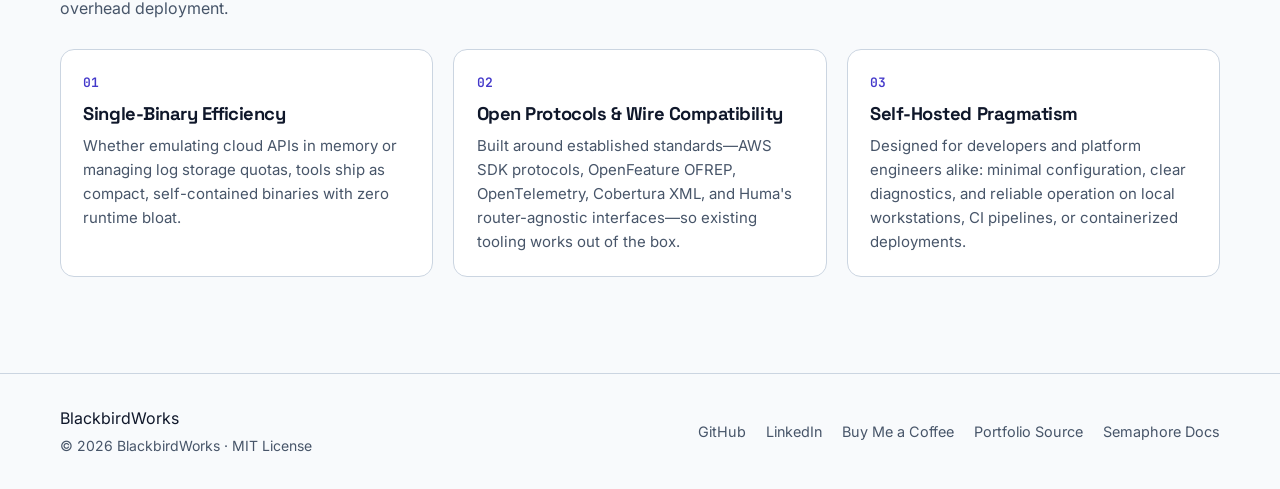
==== commit 7549daf5: "Add Live Docs link to the gopherstack card Co-Authored-By: Claude Fable 5.2 <noreply@anthropic.com> " ====
--- a/site/index.html
+++ b/site/index.html
@@ -173,6 +173,7 @@
                   <li><span class="badge badge-accent">Flagship</span></li>
                   <li><span class="badge badge-lang"><span class="lang-dot lang-dot--go" aria-hidden="true"></span>Go</span></li>
                   <li><span class="badge badge-version">v1.10.0</span></li>
+                  <li><span class="badge badge-live">Live Docs</span></li>
                 </ul>
                 <span class="star-pill" aria-label="GitHub stars">
                   <svg aria-hidden="true" viewBox="0 0 16 16" width="14" height="14" fill="currentColor">
@@ -201,7 +202,10 @@
               </div>
 
               <div class="card-actions">
-                <a href="https://github.com/BlackbirdWorks/gopherstack" target="_blank" rel="noopener noreferrer" class="btn btn-primary btn-sm">
+                <a href="https://gopherstack.blackbirdworks.dev/" target="_blank" rel="noopener noreferrer" class="btn btn-primary btn-sm">
+                  Live Docs <span class="visually-hidden">for gopherstack</span>
+                </a>
+                <a href="https://github.com/BlackbirdWorks/gopherstack" target="_blank" rel="noopener noreferrer" class="btn btn-ghost btn-sm">
                   GitHub Repository <span class="visually-hidden">for gopherstack</span>
                 </a>
                 <a href="https://pkg.go.dev/github.com/blackbirdworks/gopherstack" target="_blank" rel="noopener noreferrer" class="btn btn-ghost btn-sm">
